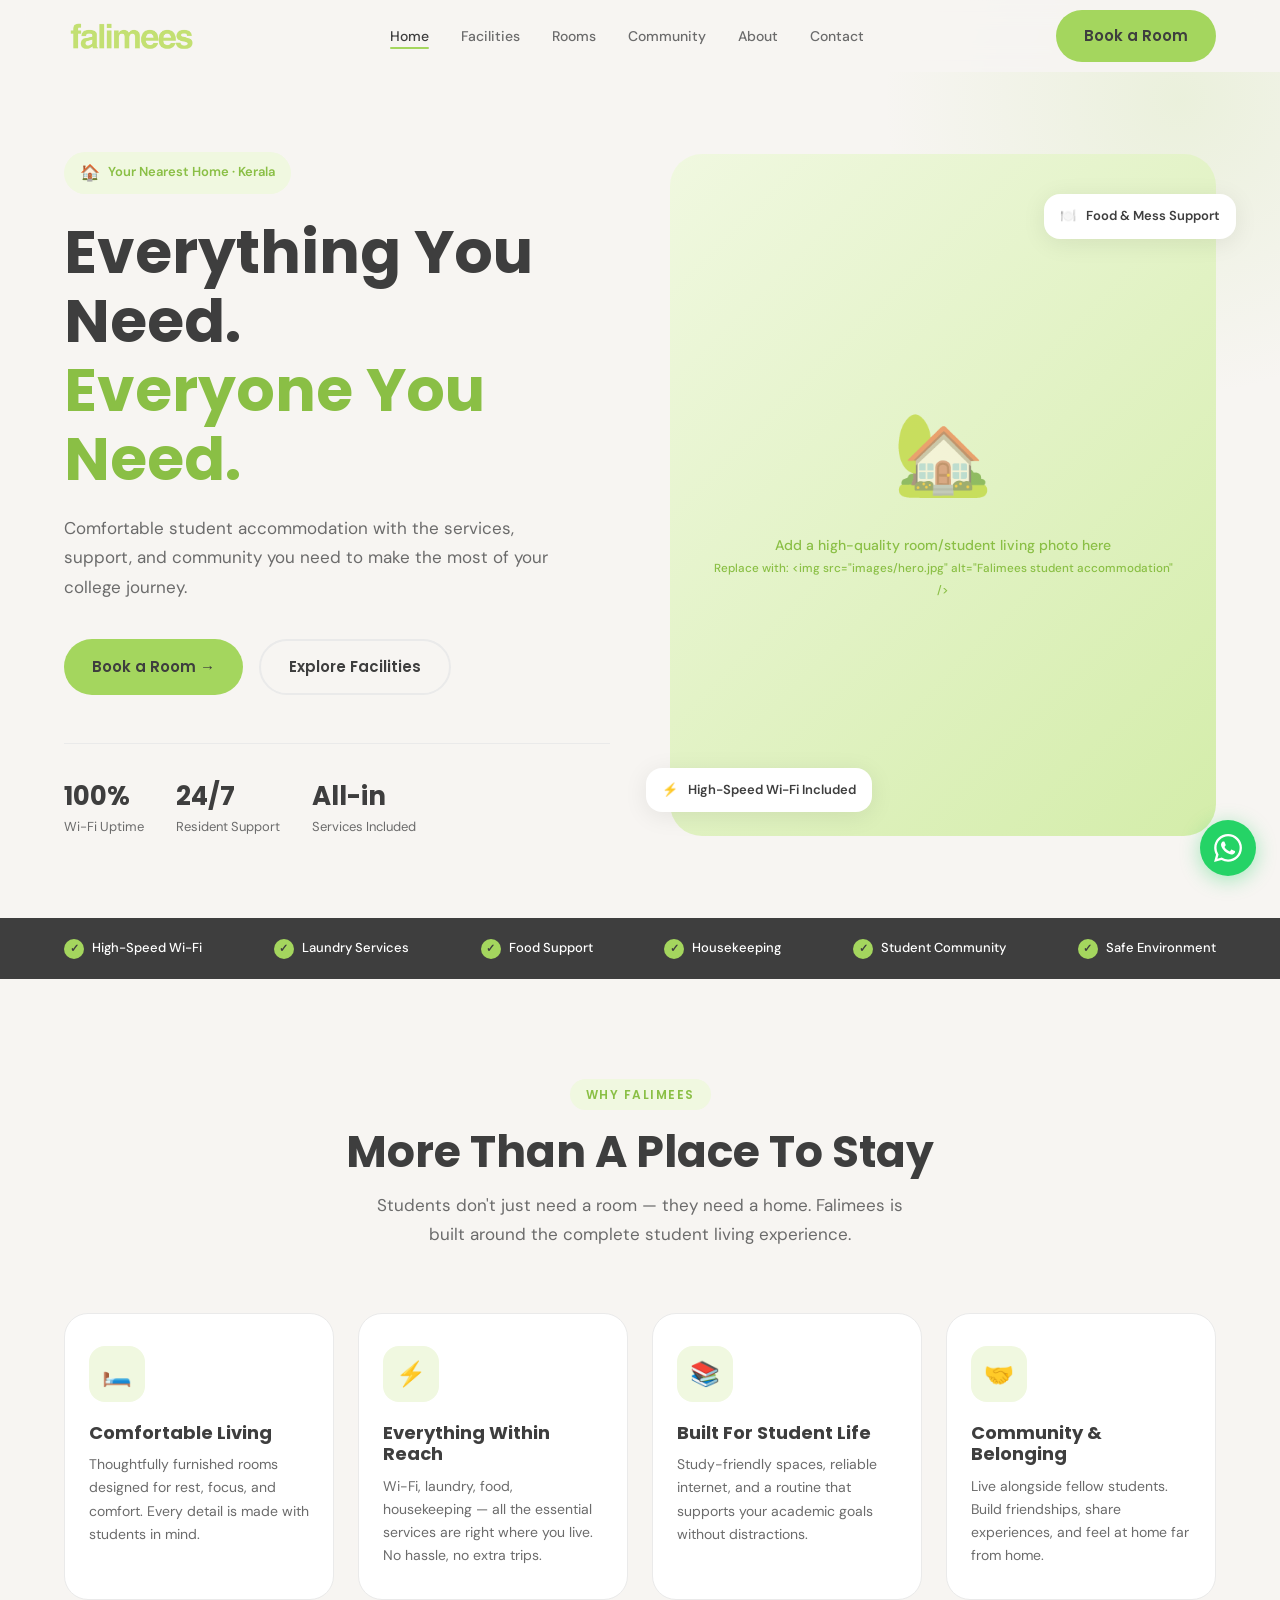
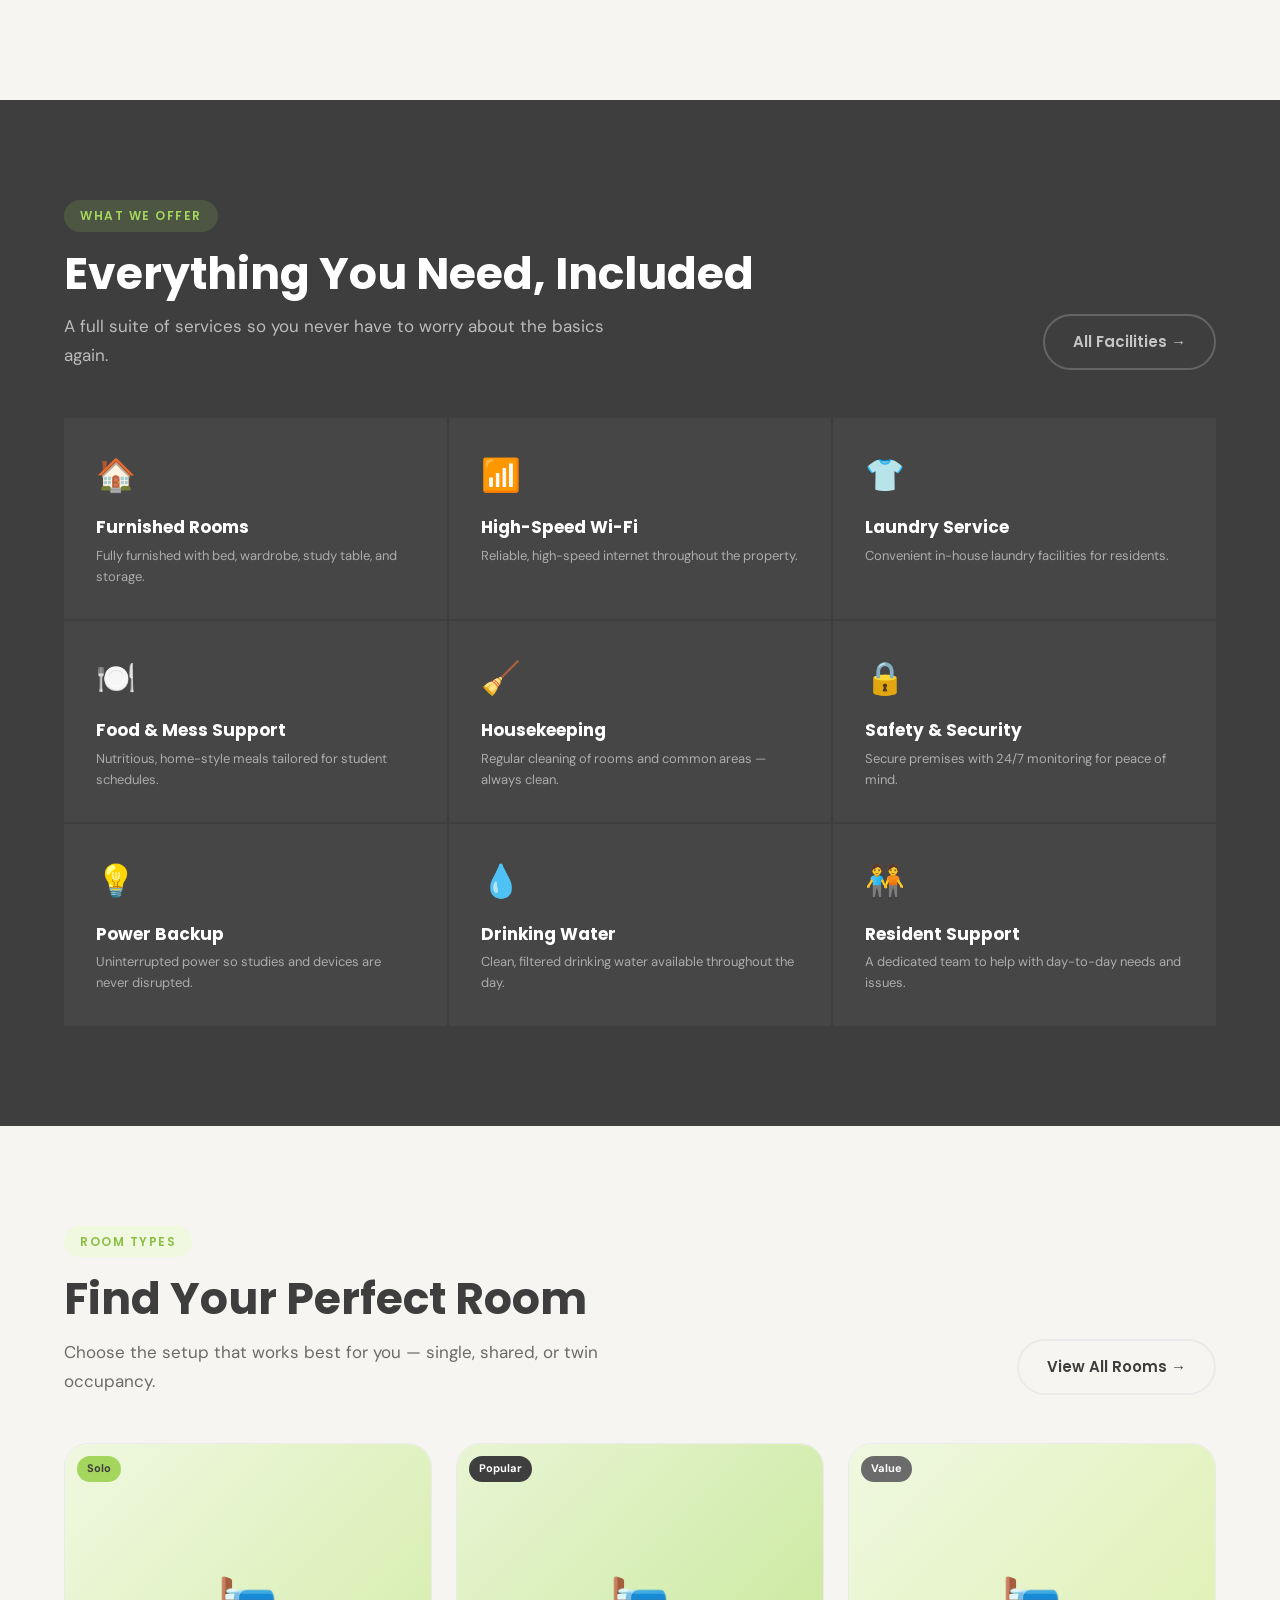
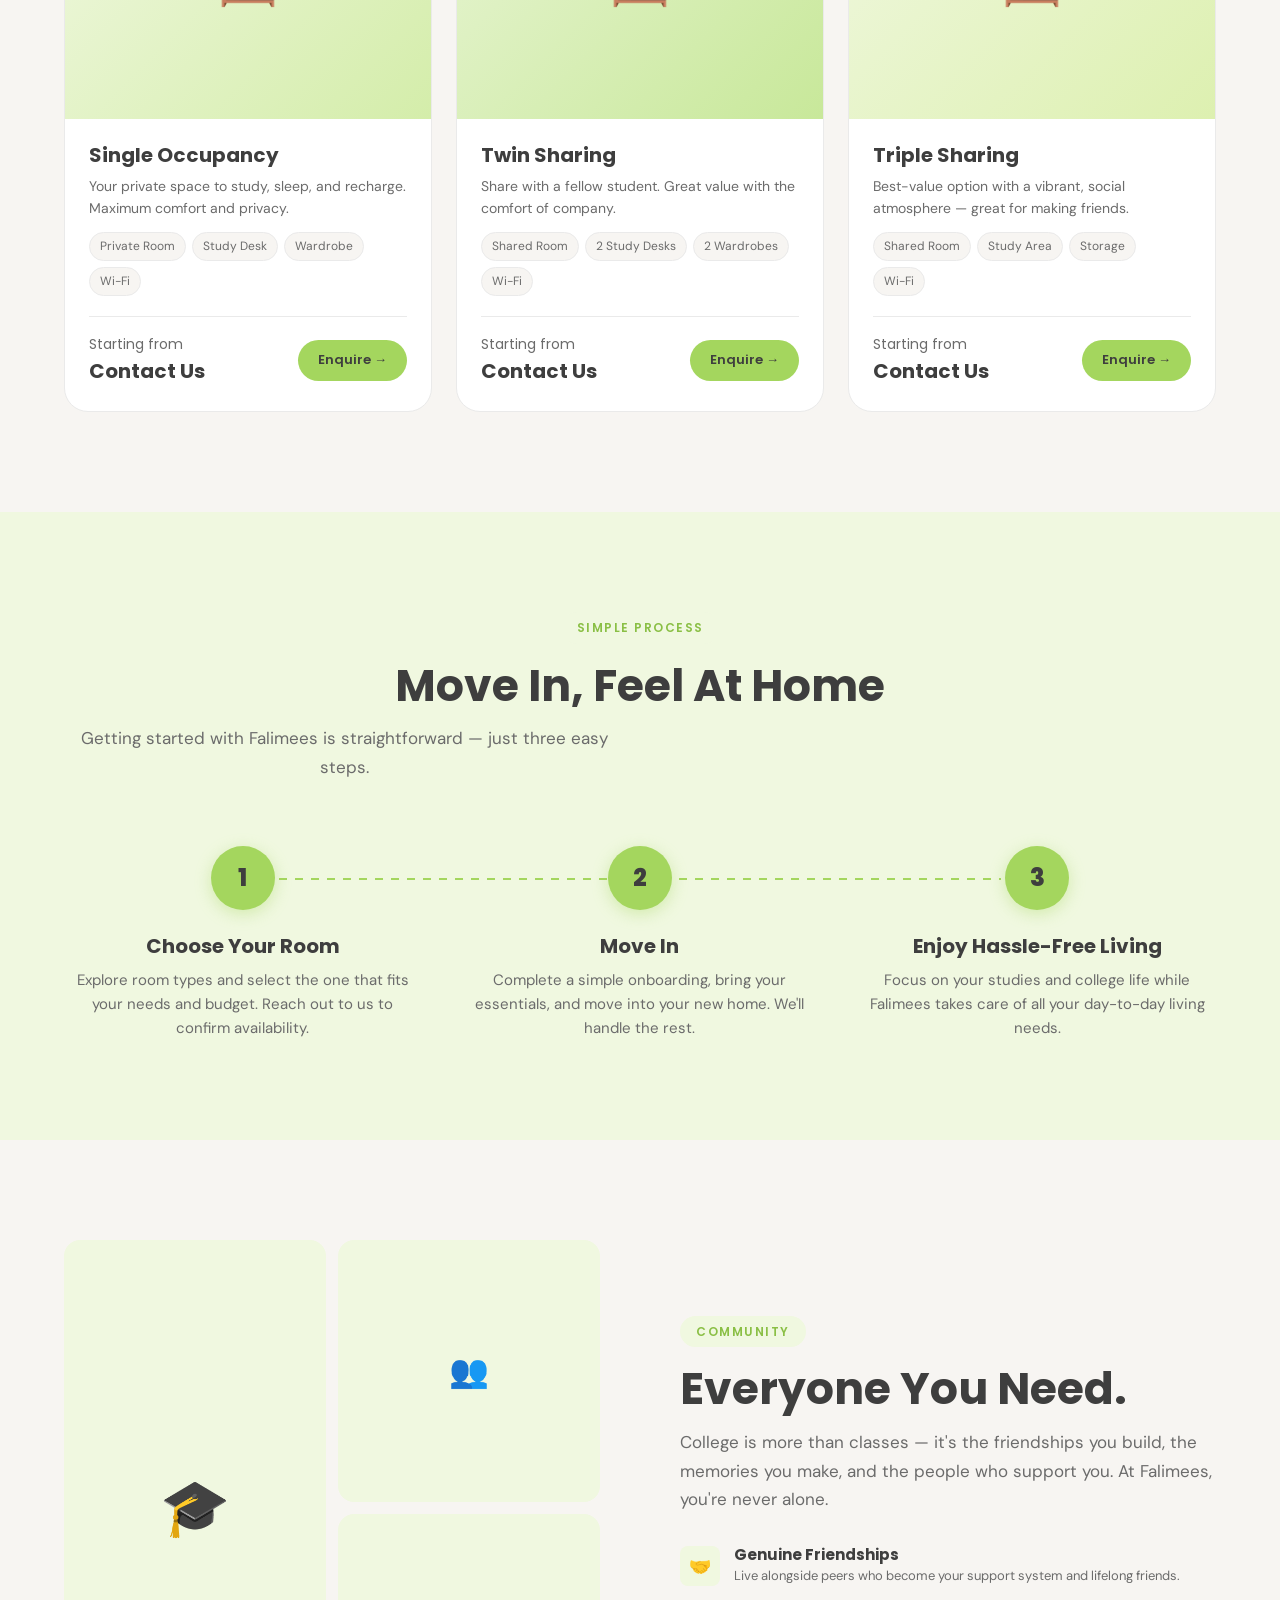
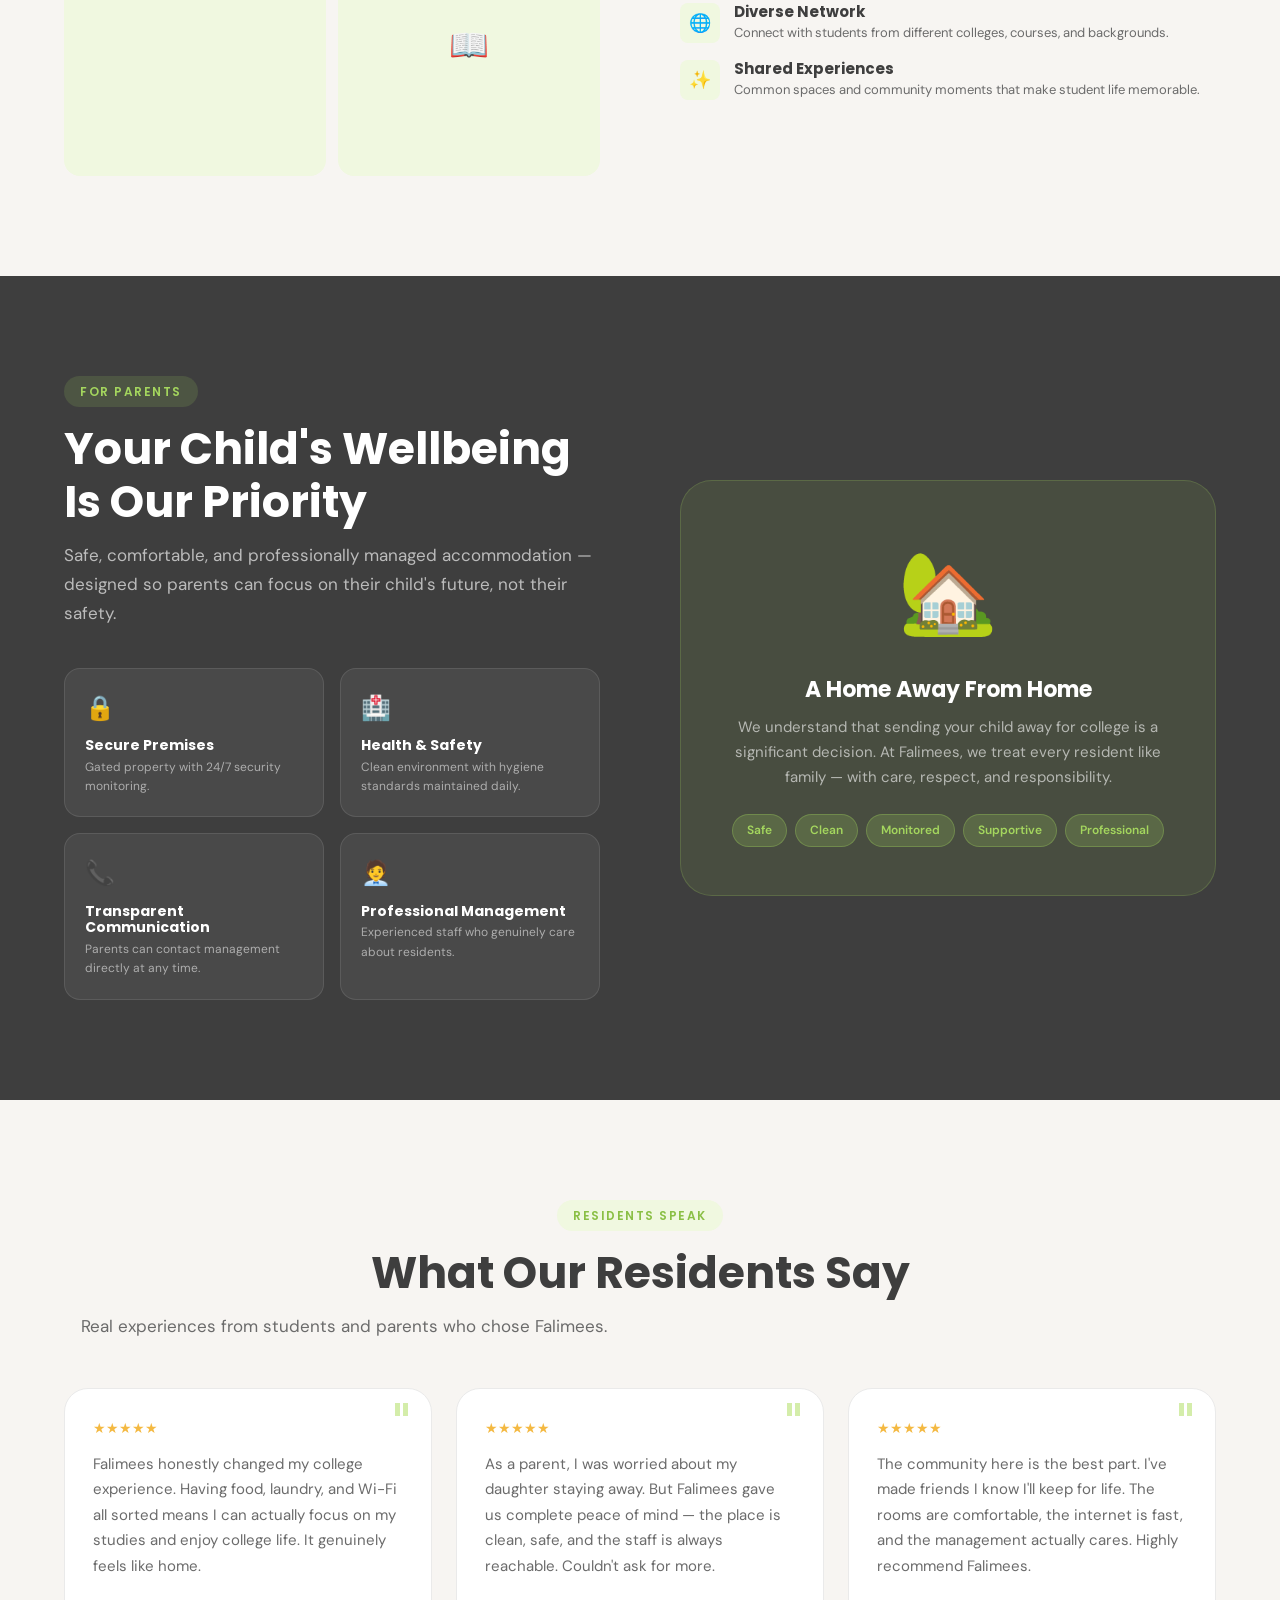
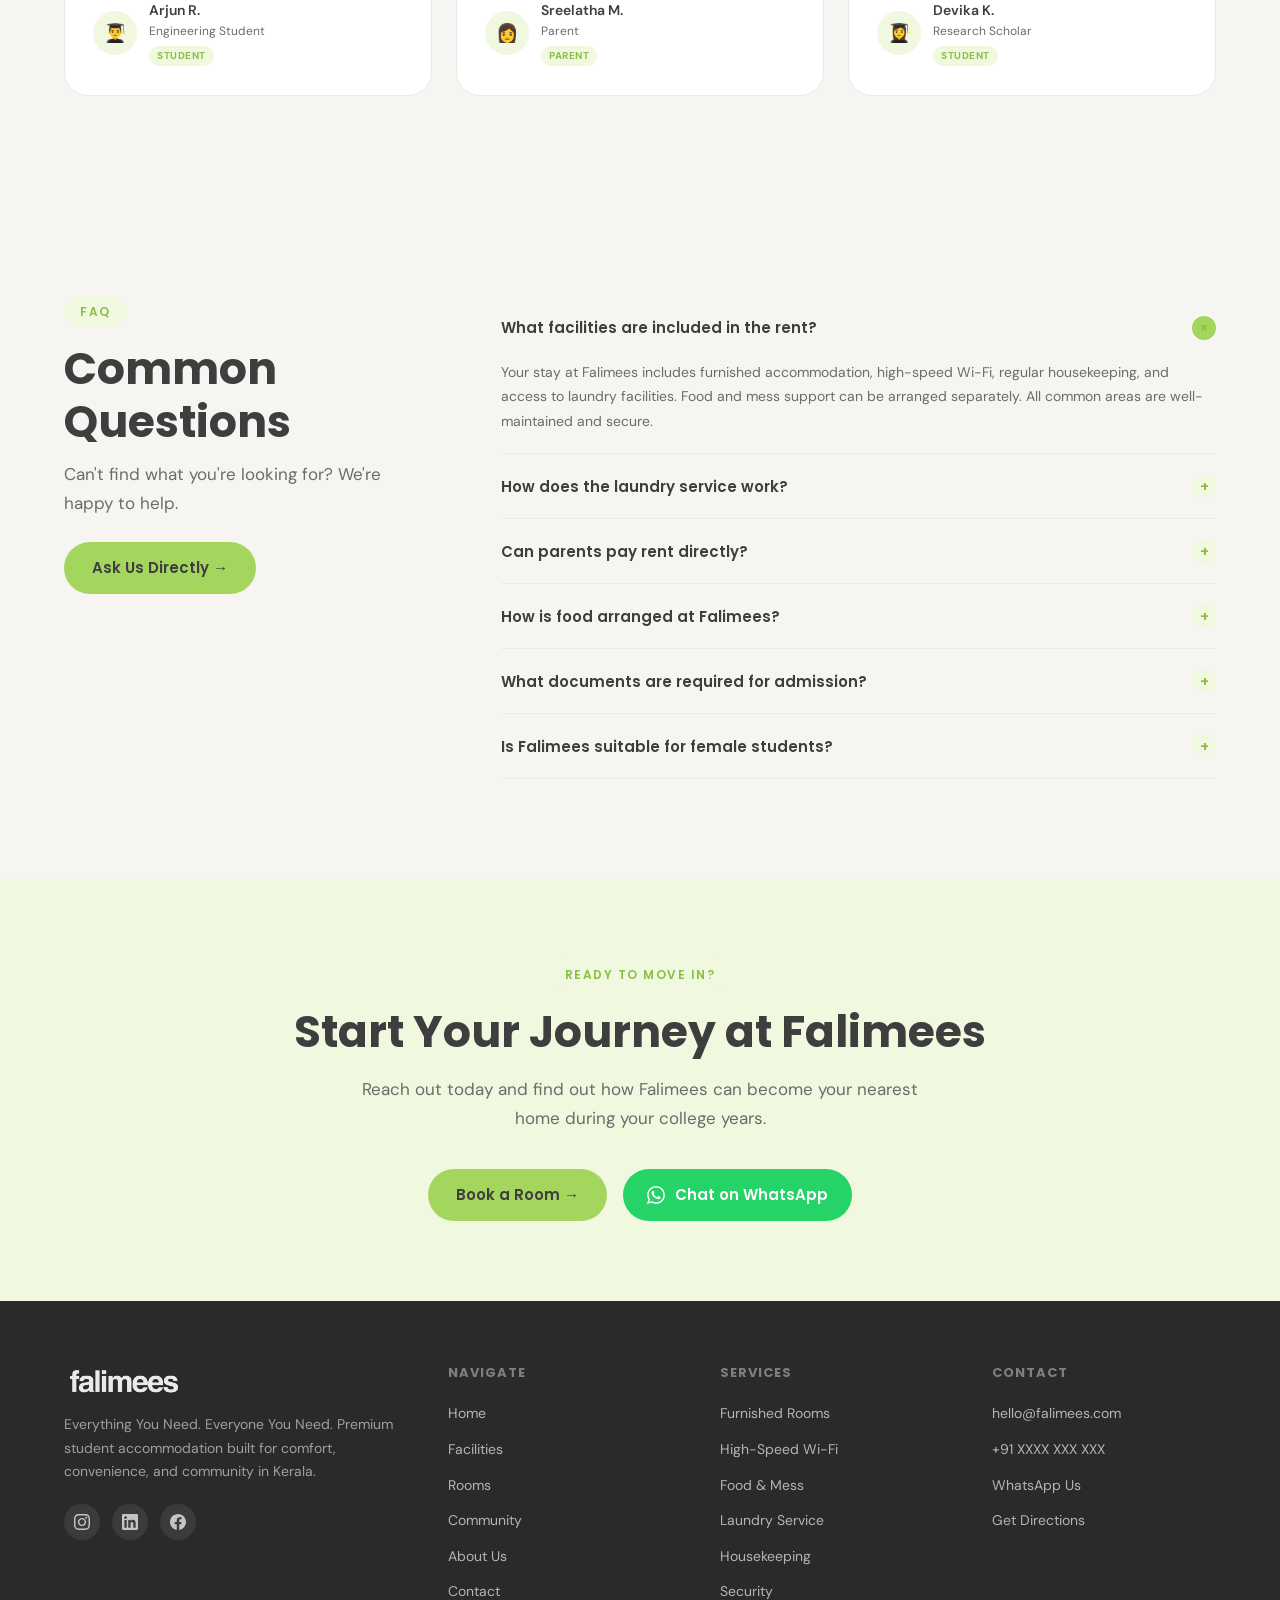
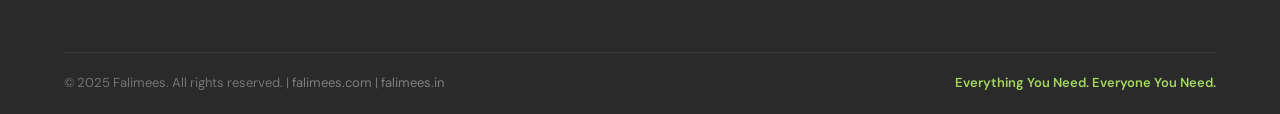
==== index.html @ 64adb325 "Initial website" ====
<!DOCTYPE html>
<html lang="en">
<head>
  <meta charset="UTF-8" />
  <meta name="viewport" content="width=device-width, initial-scale=1.0" />
  <meta name="description" content="Falimees — Premium student accommodation in Kerala. Comfortable rooms, high-speed Wi-Fi, food support, laundry, and a thriving student community. Your Nearest Home." />
  <meta name="keywords" content="student accommodation Kerala, hostel Kerala, student living, college hostel, falimees, student rooms Kerala" />
  <meta property="og:title" content="Falimees — Everything You Need. Everyone You Need." />
  <meta property="og:description" content="Premium student accommodation with comfort, community, and convenience. Your Nearest Home in Kerala." />
  <meta property="og:image" content="images/logo.png" />
  <meta property="og:url" content="https://falimees.com" />
  <meta name="twitter:card" content="summary_large_image" />
  <title>Falimees — Your Nearest Home | Student Accommodation Kerala</title>
  <link rel="icon" type="image/png" href="images/icon.png" />
  <link rel="apple-touch-icon" href="images/icon.png" />
  <link rel="canonical" href="https://falimees.com" />
  <link rel="stylesheet" href="css/style.css" />
  <link rel="preconnect" href="https://fonts.googleapis.com" />
  <link rel="preconnect" href="https://fonts.gstatic.com" crossorigin />
  <link href="https://fonts.googleapis.com/css2?family=Poppins:wght@300;400;500;600;700;800&family=DM+Sans:ital,wght@0,300;0,400;0,500;0,600;1,400&display=swap" rel="stylesheet" />
</head>
<body>

<!-- ===== NAVBAR ===== -->
<nav class="navbar" id="navbar" aria-label="Main navigation">
  <div class="container">
    <div class="nav-inner">
      <a href="index.html" class="nav-logo" aria-label="Falimees home">
        <img src="images/logo.png" alt="Falimees" class="logo-img" />
      </a>
      <ul class="nav-links" role="list">
        <li><a href="index.html" class="active">Home</a></li>
        <li><a href="facilities.html">Facilities</a></li>
        <li><a href="rooms.html">Rooms</a></li>
        <li><a href="community.html">Community</a></li>
        <li><a href="about.html">About</a></li>
        <li><a href="contact.html">Contact</a></li>
      </ul>
      <div class="nav-cta">
        <a href="contact.html" class="btn-primary">Book a Room</a>
        <button class="hamburger" id="hamburger" aria-label="Open menu" aria-expanded="false">
          <span></span><span></span><span></span>
        </button>
      </div>
    </div>
  </div>
</nav>

<!-- Mobile Menu -->
<div class="mobile-menu" id="mobileMenu" role="navigation" aria-label="Mobile navigation">
  <a href="index.html">Home</a>
  <a href="facilities.html">Facilities</a>
  <a href="rooms.html">Rooms</a>
  <a href="community.html">Community</a>
  <a href="about.html">About</a>
  <a href="contact.html">Contact</a>
  <a href="contact.html" style="margin-top: 8px; background: var(--brand-green); padding: 12px 24px; border-radius: 50px; text-align: center; font-weight: 600; color: var(--text);">Book a Room</a>
</div>

<!-- ===== HERO ===== -->
<section class="hero" aria-labelledby="hero-title">
  <div class="container">
    <div class="hero-inner">
      <div class="hero-content">
        <div class="hero-badge">
          <span>🏠</span> Your Nearest Home · Kerala
        </div>
        <h1 class="hero-title" id="hero-title">
          Everything You Need.<br><em>Everyone You Need.</em>
        </h1>
        <p class="hero-sub">
          Comfortable student accommodation with the services, support, and community you need to make the most of your college journey.
        </p>
        <div class="hero-actions">
          <a href="contact.html" class="btn-primary">Book a Room →</a>
          <a href="facilities.html" class="btn-secondary">Explore Facilities</a>
        </div>
        <div class="hero-stats">
          <div>
            <div class="hero-stat-num">100%</div>
            <div class="hero-stat-label">Wi-Fi Uptime</div>
          </div>
          <div>
            <div class="hero-stat-num">24/7</div>
            <div class="hero-stat-label">Resident Support</div>
          </div>
          <div>
            <div class="hero-stat-num">All-in</div>
            <div class="hero-stat-label">Services Included</div>
          </div>
        </div>
      </div>

      <div class="hero-visual">
        <div class="hero-image-wrap">
          <div class="hero-image-placeholder">
            <div class="big-icon">🏡</div>
            <p>Add a high-quality room/student living photo here<br><small>Replace with: &lt;img src="images/hero.jpg" alt="Falimees student accommodation" /&gt;</small></p>
          </div>
        </div>
        <div class="floating-card" style="bottom: 24px; left: -24px;">
          <span>⚡</span> High-Speed Wi-Fi Included
        </div>
        <div class="floating-card" style="top: 40px; right: -20px;">
          <span>🍽️</span> Food & Mess Support
        </div>
      </div>
    </div>
  </div>
</section>

<!-- ===== TRUST BAR ===== -->
<div class="trust-bar" aria-label="Key facilities">
  <div class="container">
    <div class="trust-inner">
      <div class="trust-item">
        <div class="ti-icon">✓</div>
        High-Speed Wi-Fi
      </div>
      <div class="trust-item">
        <div class="ti-icon">✓</div>
        Laundry Services
      </div>
      <div class="trust-item">
        <div class="ti-icon">✓</div>
        Food Support
      </div>
      <div class="trust-item">
        <div class="ti-icon">✓</div>
        Housekeeping
      </div>
      <div class="trust-item">
        <div class="ti-icon">✓</div>
        Student Community
      </div>
      <div class="trust-item">
        <div class="ti-icon">✓</div>
        Safe Environment
      </div>
    </div>
  </div>
</div>

<!-- ===== WHY FALIMEES ===== -->
<section class="why-section" aria-labelledby="why-title">
  <div class="container">
    <div class="why-header fade-up">
      <div class="section-tag">Why Falimees</div>
      <h2 class="section-title" id="why-title">More Than A Place To Stay</h2>
      <p class="section-sub">Students don't just need a room — they need a home. Falimees is built around the complete student living experience.</p>
    </div>
    <div class="why-grid">
      <div class="why-card fade-up">
        <div class="why-icon">🛏️</div>
        <h3>Comfortable Living</h3>
        <p>Thoughtfully furnished rooms designed for rest, focus, and comfort. Every detail is made with students in mind.</p>
      </div>
      <div class="why-card fade-up" style="transition-delay: 0.1s">
        <div class="why-icon">⚡</div>
        <h3>Everything Within Reach</h3>
        <p>Wi-Fi, laundry, food, housekeeping — all the essential services are right where you live. No hassle, no extra trips.</p>
      </div>
      <div class="why-card fade-up" style="transition-delay: 0.2s">
        <div class="why-icon">📚</div>
        <h3>Built For Student Life</h3>
        <p>Study-friendly spaces, reliable internet, and a routine that supports your academic goals without distractions.</p>
      </div>
      <div class="why-card fade-up" style="transition-delay: 0.3s">
        <div class="why-icon">🤝</div>
        <h3>Community & Belonging</h3>
        <p>Live alongside fellow students. Build friendships, share experiences, and feel at home far from home.</p>
      </div>
    </div>
  </div>
</section>

<!-- ===== FACILITIES OVERVIEW ===== -->
<section class="facilities-section" aria-labelledby="facilities-title">
  <div class="container">
    <div class="facilities-header">
      <div>
        <div class="section-tag">What We Offer</div>
        <h2 class="section-title" id="facilities-title">Everything You Need, Included</h2>
        <p class="section-sub">A full suite of services so you never have to worry about the basics again.</p>
      </div>
      <a href="facilities.html" class="btn-secondary" style="color: rgba(255,255,255,0.7); border-color: rgba(255,255,255,0.2); white-space: nowrap;">All Facilities →</a>
    </div>
    <div class="facilities-grid fade-up">
      <div class="facility-card">
        <div class="fc-icon">🏠</div>
        <h3>Furnished Rooms</h3>
        <p>Fully furnished with bed, wardrobe, study table, and storage.</p>
      </div>
      <div class="facility-card">
        <div class="fc-icon">📶</div>
        <h3>High-Speed Wi-Fi</h3>
        <p>Reliable, high-speed internet throughout the property.</p>
      </div>
      <div class="facility-card">
        <div class="fc-icon">👕</div>
        <h3>Laundry Service</h3>
        <p>Convenient in-house laundry facilities for residents.</p>
      </div>
      <div class="facility-card">
        <div class="fc-icon">🍽️</div>
        <h3>Food & Mess Support</h3>
        <p>Nutritious, home-style meals tailored for student schedules.</p>
      </div>
      <div class="facility-card">
        <div class="fc-icon">🧹</div>
        <h3>Housekeeping</h3>
        <p>Regular cleaning of rooms and common areas — always clean.</p>
      </div>
      <div class="facility-card">
        <div class="fc-icon">🔒</div>
        <h3>Safety & Security</h3>
        <p>Secure premises with 24/7 monitoring for peace of mind.</p>
      </div>
      <div class="facility-card">
        <div class="fc-icon">💡</div>
        <h3>Power Backup</h3>
        <p>Uninterrupted power so studies and devices are never disrupted.</p>
      </div>
      <div class="facility-card">
        <div class="fc-icon">💧</div>
        <h3>Drinking Water</h3>
        <p>Clean, filtered drinking water available throughout the day.</p>
      </div>
      <div class="facility-card">
        <div class="fc-icon">🧑‍🤝‍🧑</div>
        <h3>Resident Support</h3>
        <p>A dedicated team to help with day-to-day needs and issues.</p>
      </div>
    </div>
  </div>
</section>

<!-- ===== ROOM SHOWCASE ===== -->
<section class="rooms-section" aria-labelledby="rooms-title">
  <div class="container">
    <div class="rooms-header fade-up" style="display:flex; justify-content:space-between; align-items:flex-end; flex-wrap:wrap; gap:16px;">
      <div>
        <div class="section-tag">Room Types</div>
        <h2 class="section-title" id="rooms-title">Find Your Perfect Room</h2>
        <p class="section-sub">Choose the setup that works best for you — single, shared, or twin occupancy.</p>
      </div>
      <a href="rooms.html" class="btn-secondary">View All Rooms →</a>
    </div>
    <div class="rooms-grid">
      <div class="room-card fade-up">
        <div class="room-img">
          <div class="room-badge">Solo</div>
          <span>🛏️</span>
        </div>
        <div class="room-body">
          <h3>Single Occupancy</h3>
          <p style="font-size:14px; color:var(--text-secondary);">Your private space to study, sleep, and recharge. Maximum comfort and privacy.</p>
          <div class="room-amenities">
            <span class="room-tag">Private Room</span>
            <span class="room-tag">Study Desk</span>
            <span class="room-tag">Wardrobe</span>
            <span class="room-tag">Wi-Fi</span>
          </div>
          <div class="room-footer">
            <div class="room-price">
              <span>Starting from</span>
              <strong>Contact Us</strong>
            </div>
            <a href="contact.html" class="btn-primary" style="font-size:13px; padding: 10px 20px;">Enquire →</a>
          </div>
        </div>
      </div>

      <div class="room-card fade-up" style="transition-delay:0.1s">
        <div class="room-img" style="background: linear-gradient(135deg, #e8f5d4, #c8e89a);">
          <div class="room-badge" style="background:var(--text); color:white;">Popular</div>
          <span>🛏️</span>
        </div>
        <div class="room-body">
          <h3>Twin Sharing</h3>
          <p style="font-size:14px; color:var(--text-secondary);">Share with a fellow student. Great value with the comfort of company.</p>
          <div class="room-amenities">
            <span class="room-tag">Shared Room</span>
            <span class="room-tag">2 Study Desks</span>
            <span class="room-tag">2 Wardrobes</span>
            <span class="room-tag">Wi-Fi</span>
          </div>
          <div class="room-footer">
            <div class="room-price">
              <span>Starting from</span>
              <strong>Contact Us</strong>
            </div>
            <a href="contact.html" class="btn-primary" style="font-size:13px; padding: 10px 20px;">Enquire →</a>
          </div>
        </div>
      </div>

      <div class="room-card fade-up" style="transition-delay:0.2s">
        <div class="room-img" style="background: linear-gradient(135deg, #f0f8e0, #ddf0b0);">
          <div class="room-badge" style="background:#6B6B6B; color:white;">Value</div>
          <span>🛏️</span>
        </div>
        <div class="room-body">
          <h3>Triple Sharing</h3>
          <p style="font-size:14px; color:var(--text-secondary);">Best-value option with a vibrant, social atmosphere — great for making friends.</p>
          <div class="room-amenities">
            <span class="room-tag">Shared Room</span>
            <span class="room-tag">Study Area</span>
            <span class="room-tag">Storage</span>
            <span class="room-tag">Wi-Fi</span>
          </div>
          <div class="room-footer">
            <div class="room-price">
              <span>Starting from</span>
              <strong>Contact Us</strong>
            </div>
            <a href="contact.html" class="btn-primary" style="font-size:13px; padding: 10px 20px;">Enquire →</a>
          </div>
        </div>
      </div>
    </div>
  </div>
</section>

<!-- ===== HOW IT WORKS ===== -->
<section class="how-section" aria-labelledby="how-title">
  <div class="container">
    <div class="how-header fade-up">
      <div class="section-tag">Simple Process</div>
      <h2 class="section-title" id="how-title">Move In, Feel At Home</h2>
      <p class="section-sub">Getting started with Falimees is straightforward — just three easy steps.</p>
    </div>
    <div class="how-steps">
      <div class="how-step fade-up">
        <div class="step-num">1</div>
        <h3>Choose Your Room</h3>
        <p>Explore room types and select the one that fits your needs and budget. Reach out to us to confirm availability.</p>
      </div>
      <div class="how-step fade-up" style="transition-delay:0.15s">
        <div class="step-num">2</div>
        <h3>Move In</h3>
        <p>Complete a simple onboarding, bring your essentials, and move into your new home. We'll handle the rest.</p>
      </div>
      <div class="how-step fade-up" style="transition-delay:0.3s">
        <div class="step-num">3</div>
        <h3>Enjoy Hassle-Free Living</h3>
        <p>Focus on your studies and college life while Falimees takes care of all your day-to-day living needs.</p>
      </div>
    </div>
  </div>
</section>

<!-- ===== COMMUNITY ===== -->
<section class="community-section" aria-labelledby="community-title">
  <div class="container">
    <div class="community-inner">
      <div class="community-visual fade-up">
        <div class="comm-img" style="font-size:56px;">🎓</div>
        <div class="comm-img">👥</div>
        <div class="comm-img">📖</div>
      </div>
      <div class="community-content fade-up">
        <div class="section-tag">Community</div>
        <h2 class="section-title" id="community-title">Everyone You Need.</h2>
        <p class="section-sub">College is more than classes — it's the friendships you build, the memories you make, and the people who support you. At Falimees, you're never alone.</p>
        <div class="community-features">
          <div class="comm-feat">
            <div class="comm-feat-icon">🤝</div>
            <div>
              <h4>Genuine Friendships</h4>
              <p>Live alongside peers who become your support system and lifelong friends.</p>
            </div>
          </div>
          <div class="comm-feat">
            <div class="comm-feat-icon">🌐</div>
            <div>
              <h4>Diverse Network</h4>
              <p>Connect with students from different colleges, courses, and backgrounds.</p>
            </div>
          </div>
          <div class="comm-feat">
            <div class="comm-feat-icon">✨</div>
            <div>
              <h4>Shared Experiences</h4>
              <p>Common spaces and community moments that make student life memorable.</p>
            </div>
          </div>
        </div>
      </div>
    </div>
  </div>
</section>

<!-- ===== PARENT TRUST ===== -->
<section class="parent-section" aria-labelledby="parent-title">
  <div class="container">
    <div class="parent-inner">
      <div class="parent-content fade-up">
        <div class="section-tag">For Parents</div>
        <h2 class="section-title" id="parent-title">Your Child's Wellbeing Is Our Priority</h2>
        <p class="section-sub">Safe, comfortable, and professionally managed accommodation — designed so parents can focus on their child's future, not their safety.</p>
        <div class="parent-features">
          <div class="parent-feat">
            <div class="pf-icon">🔒</div>
            <h4>Secure Premises</h4>
            <p>Gated property with 24/7 security monitoring.</p>
          </div>
          <div class="parent-feat">
            <div class="pf-icon">🏥</div>
            <h4>Health & Safety</h4>
            <p>Clean environment with hygiene standards maintained daily.</p>
          </div>
          <div class="parent-feat">
            <div class="pf-icon">📞</div>
            <h4>Transparent Communication</h4>
            <p>Parents can contact management directly at any time.</p>
          </div>
          <div class="parent-feat">
            <div class="pf-icon">🧑‍💼</div>
            <h4>Professional Management</h4>
            <p>Experienced staff who genuinely care about residents.</p>
          </div>
        </div>
      </div>
      <div class="parent-visual fade-up">
        <div class="pv-icon">🏡</div>
        <h3>A Home Away From Home</h3>
        <p>We understand that sending your child away for college is a significant decision. At Falimees, we treat every resident like family — with care, respect, and responsibility.</p>
        <div class="trust-badges">
          <span class="trust-badge">Safe</span>
          <span class="trust-badge">Clean</span>
          <span class="trust-badge">Monitored</span>
          <span class="trust-badge">Supportive</span>
          <span class="trust-badge">Professional</span>
        </div>
      </div>
    </div>
  </div>
</section>

<!-- ===== TESTIMONIALS ===== -->
<section class="testimonials-section" aria-labelledby="testi-title">
  <div class="container">
    <div class="testimonials-header fade-up">
      <div class="section-tag">Residents Speak</div>
      <h2 class="section-title" id="testi-title">What Our Residents Say</h2>
      <p class="section-sub">Real experiences from students and parents who chose Falimees.</p>
    </div>
    <div class="testimonials-track">
      <div class="testi-card fade-up">
        <div class="stars">★★★★★</div>
        <p>Falimees honestly changed my college experience. Having food, laundry, and Wi-Fi all sorted means I can actually focus on my studies and enjoy college life. It genuinely feels like home.</p>
        <div class="testi-author">
          <div class="testi-avatar">👨‍🎓</div>
          <div>
            <div class="testi-name">Arjun R.</div>
            <div class="testi-role">Engineering Student</div>
            <div class="testi-type">Student</div>
          </div>
        </div>
      </div>
      <div class="testi-card fade-up" style="transition-delay:0.1s">
        <div class="stars">★★★★★</div>
        <p>As a parent, I was worried about my daughter staying away. But Falimees gave us complete peace of mind — the place is clean, safe, and the staff is always reachable. Couldn't ask for more.</p>
        <div class="testi-author">
          <div class="testi-avatar">👩</div>
          <div>
            <div class="testi-name">Sreelatha M.</div>
            <div class="testi-role">Parent</div>
            <div class="testi-type">Parent</div>
          </div>
        </div>
      </div>
      <div class="testi-card fade-up" style="transition-delay:0.2s">
        <div class="stars">★★★★★</div>
        <p>The community here is the best part. I've made friends I know I'll keep for life. The rooms are comfortable, the internet is fast, and the management actually cares. Highly recommend Falimees.</p>
        <div class="testi-author">
          <div class="testi-avatar">👩‍🎓</div>
          <div>
            <div class="testi-name">Devika K.</div>
            <div class="testi-role">Research Scholar</div>
            <div class="testi-type">Student</div>
          </div>
        </div>
      </div>
    </div>
  </div>
</section>

<!-- ===== FAQ ===== -->
<section class="faq-section" aria-labelledby="faq-title">
  <div class="container">
    <div class="faq-inner">
      <div class="faq-left fade-up">
        <div class="section-tag">FAQ</div>
        <h2 class="section-title" id="faq-title">Common Questions</h2>
        <p class="section-sub" style="margin-bottom:24px;">Can't find what you're looking for? We're happy to help.</p>
        <a href="contact.html" class="btn-primary">Ask Us Directly →</a>
      </div>
      <div class="faq-items fade-up">
        <div class="faq-item open">
          <button class="faq-q">
            What facilities are included in the rent?
            <span class="faq-toggle">+</span>
          </button>
          <div class="faq-a">
            Your stay at Falimees includes furnished accommodation, high-speed Wi-Fi, regular housekeeping, and access to laundry facilities. Food and mess support can be arranged separately. All common areas are well-maintained and secure.
          </div>
        </div>
        <div class="faq-item">
          <button class="faq-q">
            How does the laundry service work?
            <span class="faq-toggle">+</span>
          </button>
          <div class="faq-a">
            Residents have access to in-house laundry facilities. The setup is convenient and located within the premises so you don't have to go elsewhere. Contact us for current details on schedule and service.
          </div>
        </div>
        <div class="faq-item">
          <button class="faq-q">
            Can parents pay rent directly?
            <span class="faq-toggle">+</span>
          </button>
          <div class="faq-a">
            Yes, absolutely. We accommodate payments from parents directly through bank transfer, UPI, or other digital payment methods. We can also provide payment receipts and regular updates to parents on request.
          </div>
        </div>
        <div class="faq-item">
          <button class="faq-q">
            How is food arranged at Falimees?
            <span class="faq-toggle">+</span>
          </button>
          <div class="faq-a">
            We provide mess/food support for residents. Meals are homestyle and nutritious, designed for student schedules. Please contact us for the current meal plan options and pricing.
          </div>
        </div>
        <div class="faq-item">
          <button class="faq-q">
            What documents are required for admission?
            <span class="faq-toggle">+</span>
          </button>
          <div class="faq-a">
            Typically you'll need a valid college ID or admission letter, government-issued photo ID (Aadhaar), and a passport-sized photograph. Parent/guardian contact details are also required. We'll walk you through the full checklist when you enquire.
          </div>
        </div>
        <div class="faq-item">
          <button class="faq-q">
            Is Falimees suitable for female students?
            <span class="faq-toggle">+</span>
          </button>
          <div class="faq-a">
            Yes. Safety and comfort are our top priorities for all residents. The premises are secure, monitored, and professionally managed. Please contact us to discuss specific arrangements and availability.
          </div>
        </div>
      </div>
    </div>
  </div>
</section>

<!-- ===== CONTACT CTA ===== -->
<section style="padding: 80px 0; background: var(--brand-green-pale);" aria-label="Call to action">
  <div class="container" style="text-align: center;">
    <div class="fade-up">
      <div class="section-tag">Ready to Move In?</div>
      <h2 class="section-title" style="margin-bottom: 16px;">Start Your Journey at Falimees</h2>
      <p class="section-sub" style="margin: 0 auto 36px;">Reach out today and find out how Falimees can become your nearest home during your college years.</p>
      <div style="display: flex; gap: 16px; justify-content: center; flex-wrap: wrap;">
        <a href="contact.html" class="btn-primary">Book a Room →</a>
        <a href="https://wa.me/91XXXXXXXXXX" class="btn-whatsapp" target="_blank" rel="noopener">
          <svg viewBox="0 0 24 24" width="18" height="18" fill="currentColor"><path d="M17.472 14.382c-.297-.149-1.758-.867-2.03-.967-.273-.099-.471-.148-.67.15-.197.297-.767.966-.94 1.164-.173.199-.347.223-.644.075-.297-.15-1.255-.463-2.39-1.475-.883-.788-1.48-1.761-1.653-2.059-.173-.297-.018-.458.13-.606.134-.133.298-.347.446-.52.149-.174.198-.298.298-.497.099-.198.05-.371-.025-.52-.075-.149-.669-1.612-.916-2.207-.242-.579-.487-.5-.669-.51-.173-.008-.371-.01-.57-.01-.198 0-.52.074-.792.372-.272.297-1.04 1.016-1.04 2.479 0 1.462 1.065 2.875 1.213 3.074.149.198 2.096 3.2 5.077 4.487.709.306 1.262.489 1.694.625.712.227 1.36.195 1.871.118.571-.085 1.758-.719 2.006-1.413.248-.694.248-1.289.173-1.413-.074-.124-.272-.198-.57-.347m-5.421 7.403h-.004a9.87 9.87 0 01-5.031-1.378l-.361-.214-3.741.982.998-3.648-.235-.374a9.86 9.86 0 01-1.51-5.26c.001-5.45 4.436-9.884 9.888-9.884 2.64 0 5.122 1.03 6.988 2.898a9.825 9.825 0 012.893 6.994c-.003 5.45-4.437 9.884-9.885 9.884m8.413-18.297A11.815 11.815 0 0012.05 0C5.495 0 .16 5.335.157 11.892c0 2.096.547 4.142 1.588 5.945L.057 24l6.305-1.654a11.882 11.882 0 005.683 1.448h.005c6.554 0 11.89-5.335 11.893-11.893a11.821 11.821 0 00-3.48-8.413Z"/></svg>
          Chat on WhatsApp
        </a>
      </div>
    </div>
  </div>
</section>

<!-- ===== FOOTER ===== -->
<footer class="footer">
  <div class="container">
    <div class="footer-grid">
      <div class="footer-brand">
        <img src="images/logo.png" alt="Falimees" />
        <p>Everything You Need. Everyone You Need. Premium student accommodation built for comfort, convenience, and community in Kerala.</p>
        <div class="social-links">
          <a href="https://www.instagram.com/falimees/" class="social-link" target="_blank" rel="noopener" aria-label="Instagram">
            <svg viewBox="0 0 24 24" width="16" height="16" fill="currentColor"><path d="M12 2.163c3.204 0 3.584.012 4.85.07 3.252.148 4.771 1.691 4.919 4.919.058 1.265.069 1.645.069 4.849 0 3.205-.012 3.584-.069 4.849-.149 3.225-1.664 4.771-4.919 4.919-1.266.058-1.644.07-4.85.07-3.204 0-3.584-.012-4.849-.07-3.26-.149-4.771-1.699-4.919-4.92-.058-1.265-.07-1.644-.07-4.849 0-3.204.013-3.583.07-4.849.149-3.227 1.664-4.771 4.919-4.919 1.266-.057 1.645-.069 4.849-.069zm0-2.163c-3.259 0-3.667.014-4.947.072-4.358.2-6.78 2.618-6.98 6.98-.059 1.281-.073 1.689-.073 4.948 0 3.259.014 3.668.072 4.948.2 4.358 2.618 6.78 6.98 6.98 1.281.058 1.689.072 4.948.072 3.259 0 3.668-.014 4.948-.072 4.354-.2 6.782-2.618 6.979-6.98.059-1.28.073-1.689.073-4.948 0-3.259-.014-3.667-.072-4.947-.196-4.354-2.617-6.78-6.979-6.98-1.281-.059-1.69-.073-4.949-.073zm0 5.838c-3.403 0-6.162 2.759-6.162 6.162s2.759 6.163 6.162 6.163 6.162-2.759 6.162-6.163c0-3.403-2.759-6.162-6.162-6.162zm0 10.162c-2.209 0-4-1.79-4-4 0-2.209 1.791-4 4-4s4 1.791 4 4c0 2.21-1.791 4-4 4zm6.406-11.845c-.796 0-1.441.645-1.441 1.44s.645 1.44 1.441 1.44c.795 0 1.439-.645 1.439-1.44s-.644-1.44-1.439-1.44z"/></svg>
          </a>
          <a href="https://www.linkedin.com/company/falimees/" class="social-link" target="_blank" rel="noopener" aria-label="LinkedIn">
            <svg viewBox="0 0 24 24" width="16" height="16" fill="currentColor"><path d="M20.447 20.452h-3.554v-5.569c0-1.328-.027-3.037-1.852-3.037-1.853 0-2.136 1.445-2.136 2.939v5.667H9.351V9h3.414v1.561h.046c.477-.9 1.637-1.85 3.37-1.85 3.601 0 4.267 2.37 4.267 5.455v6.286zM5.337 7.433c-1.144 0-2.063-.926-2.063-2.065 0-1.138.92-2.063 2.063-2.063 1.14 0 2.064.925 2.064 2.063 0 1.139-.925 2.065-2.064 2.065zm1.782 13.019H3.555V9h3.564v11.452zM22.225 0H1.771C.792 0 0 .774 0 1.729v20.542C0 23.227.792 24 1.771 24h20.451C23.2 24 24 23.227 24 22.271V1.729C24 .774 23.2 0 22.222 0h.003z"/></svg>
          </a>
          <a href="https://www.facebook.com/share/1MpvX8Ycaa/" class="social-link" target="_blank" rel="noopener" aria-label="Facebook">
            <svg viewBox="0 0 24 24" width="16" height="16" fill="currentColor"><path d="M24 12.073c0-6.627-5.373-12-12-12s-12 5.373-12 12c0 5.99 4.388 10.954 10.125 11.854v-8.385H7.078v-3.47h3.047V9.43c0-3.007 1.792-4.669 4.533-4.669 1.312 0 2.686.235 2.686.235v2.953H15.83c-1.491 0-1.956.925-1.956 1.874v2.25h3.328l-.532 3.47h-2.796v8.385C19.612 23.027 24 18.062 24 12.073z"/></svg>
          </a>
        </div>
      </div>

      <div class="footer-col">
        <h4>Navigate</h4>
        <ul>
          <li><a href="index.html">Home</a></li>
          <li><a href="facilities.html">Facilities</a></li>
          <li><a href="rooms.html">Rooms</a></li>
          <li><a href="community.html">Community</a></li>
          <li><a href="about.html">About Us</a></li>
          <li><a href="contact.html">Contact</a></li>
        </ul>
      </div>

      <div class="footer-col">
        <h4>Services</h4>
        <ul>
          <li><a href="facilities.html">Furnished Rooms</a></li>
          <li><a href="facilities.html">High-Speed Wi-Fi</a></li>
          <li><a href="facilities.html">Food & Mess</a></li>
          <li><a href="facilities.html">Laundry Service</a></li>
          <li><a href="facilities.html">Housekeeping</a></li>
          <li><a href="facilities.html">Security</a></li>
        </ul>
      </div>

      <div class="footer-col">
        <h4>Contact</h4>
        <ul>
          <li><a href="mailto:hello@falimees.com">hello@falimees.com</a></li>
          <li><a href="tel:+91XXXXXXXXXX">+91 XXXX XXX XXX</a></li>
          <li><a href="https://wa.me/91XXXXXXXXXX" target="_blank" rel="noopener">WhatsApp Us</a></li>
          <li><a href="contact.html">Get Directions</a></li>
        </ul>
      </div>
    </div>

    <div class="footer-bottom">
      <p>© 2025 Falimees. All rights reserved. | <a href="https://falimees.com" style="color:rgba(255,255,255,0.4);">falimees.com</a> | <a href="https://falimees.in" style="color:rgba(255,255,255,0.4);">falimees.in</a></p>
      <div class="footer-tagline">Everything You Need. Everyone You Need.</div>
    </div>
  </div>
</footer>

<!-- Floating WhatsApp -->
<a href="https://wa.me/91XXXXXXXXXX" class="whatsapp-float" target="_blank" rel="noopener" aria-label="Chat on WhatsApp">
  <svg viewBox="0 0 24 24" xmlns="http://www.w3.org/2000/svg">
    <path d="M17.472 14.382c-.297-.149-1.758-.867-2.03-.967-.273-.099-.471-.148-.67.15-.197.297-.767.966-.94 1.164-.173.199-.347.223-.644.075-.297-.15-1.255-.463-2.39-1.475-.883-.788-1.48-1.761-1.653-2.059-.173-.297-.018-.458.13-.606.134-.133.298-.347.446-.52.149-.174.198-.298.298-.497.099-.198.05-.371-.025-.52-.075-.149-.669-1.612-.916-2.207-.242-.579-.487-.5-.669-.51-.173-.008-.371-.01-.57-.01-.198 0-.52.074-.792.372-.272.297-1.04 1.016-1.04 2.479 0 1.462 1.065 2.875 1.213 3.074.149.198 2.096 3.2 5.077 4.487.709.306 1.262.489 1.694.625.712.227 1.36.195 1.871.118.571-.085 1.758-.719 2.006-1.413.248-.694.248-1.289.173-1.413-.074-.124-.272-.198-.57-.347m-5.421 7.403h-.004a9.87 9.87 0 01-5.031-1.378l-.361-.214-3.741.982.998-3.648-.235-.374a9.86 9.86 0 01-1.51-5.26c.001-5.45 4.436-9.884 9.888-9.884 2.64 0 5.122 1.03 6.988 2.898a9.825 9.825 0 012.893 6.994c-.003 5.45-4.437 9.884-9.885 9.884m8.413-18.297A11.815 11.815 0 0012.05 0C5.495 0 .16 5.335.157 11.892c0 2.096.547 4.142 1.588 5.945L.057 24l6.305-1.654a11.882 11.882 0 005.683 1.448h.005c6.554 0 11.89-5.335 11.893-11.893a11.821 11.821 0 00-3.48-8.413Z"/>
  </svg>
</a>

<script src="js/main.js"></script>
</body>
</html>
---- css/style.css ----
/* ===== FALIMEES DESIGN SYSTEM ===== */
@import url('https://fonts.googleapis.com/css2?family=Poppins:wght@300;400;500;600;700;800&family=DM+Sans:wght@300;400;500;600&display=swap');

:root {
  --brand-green: #A4D65E;
  --brand-green-dark: #8abf45;
  --brand-green-light: #d4edaa;
  --brand-green-pale: #f0f8e0;
  --bg: #F7F5F2;
  --white: #FFFFFF;
  --text: #3E3E3E;
  --text-secondary: #6B6B6B;
  --border: #EAEAEA;
  --card-bg: #FFFFFF;
  --success: #4CAF50;
  --radius-sm: 8px;
  --radius-md: 16px;
  --radius-lg: 24px;
  --radius-xl: 32px;
  --shadow-sm: 0 2px 8px rgba(0,0,0,0.06);
  --shadow-md: 0 4px 24px rgba(0,0,0,0.08);
  --shadow-lg: 0 8px 40px rgba(0,0,0,0.12);
  --transition: all 0.3s cubic-bezier(0.4, 0, 0.2, 1);
  --nav-height: 72px;
}

*, *::before, *::after { box-sizing: border-box; margin: 0; padding: 0; }

html { scroll-behavior: smooth; font-size: 16px; }

body {
  font-family: 'DM Sans', sans-serif;
  background: var(--bg);
  color: var(--text);
  line-height: 1.6;
  overflow-x: hidden;
}

h1, h2, h3, h4, h5 {
  font-family: 'Poppins', sans-serif;
  font-weight: 700;
  line-height: 1.2;
}

img { max-width: 100%; height: auto; display: block; }
a { text-decoration: none; color: inherit; }

/* ===== UTILITIES ===== */
.container {
  width: 100%;
  max-width: 1200px;
  margin: 0 auto;
  padding: 0 24px;
}

.section-tag {
  display: inline-block;
  background: var(--brand-green-pale);
  color: var(--brand-green-dark);
  font-family: 'Poppins', sans-serif;
  font-size: 12px;
  font-weight: 600;
  letter-spacing: 1.5px;
  text-transform: uppercase;
  padding: 6px 16px;
  border-radius: 50px;
  margin-bottom: 16px;
}

.section-title {
  font-size: clamp(28px, 4vw, 44px);
  color: var(--text);
  margin-bottom: 12px;
}

.section-sub {
  font-size: 17px;
  color: var(--text-secondary);
  max-width: 560px;
  line-height: 1.7;
}

.btn-primary {
  display: inline-flex;
  align-items: center;
  gap: 8px;
  background: var(--brand-green);
  color: var(--text);
  font-family: 'Poppins', sans-serif;
  font-weight: 600;
  font-size: 15px;
  padding: 14px 28px;
  border-radius: 50px;
  border: none;
  cursor: pointer;
  transition: var(--transition);
  text-decoration: none;
}

.btn-primary:hover {
  background: var(--brand-green-dark);
  transform: translateY(-2px);
  box-shadow: 0 8px 24px rgba(164,214,94,0.4);
}

.btn-secondary {
  display: inline-flex;
  align-items: center;
  gap: 8px;
  background: transparent;
  color: var(--text);
  font-family: 'Poppins', sans-serif;
  font-weight: 600;
  font-size: 15px;
  padding: 14px 28px;
  border-radius: 50px;
  border: 2px solid var(--border);
  cursor: pointer;
  transition: var(--transition);
  text-decoration: none;
}

.btn-secondary:hover {
  border-color: var(--brand-green);
  background: var(--brand-green-pale);
}

/* ===== NAVIGATION ===== */
.navbar {
  position: fixed;
  top: 0;
  left: 0;
  right: 0;
  z-index: 1000;
  height: var(--nav-height);
  background: rgba(247, 245, 242, 0.92);
  backdrop-filter: blur(12px);
  -webkit-backdrop-filter: blur(12px);
  border-bottom: 1px solid transparent;
  transition: var(--transition);
  display: flex !important;
  align-items: center !important;
}

.navbar.scrolled {
  border-bottom-color: var(--border);
  box-shadow: var(--shadow-sm);
}

.nav-inner {
  display: flex;
  align-items: center;
  justify-content: space-between;
  height: 100%;
}

.nav-logo {
  display: flex;
  align-items: center;
  gap: 10px;
}

.nav-logo img.logo-img {
  height: 36px;
  width: auto;
}

.nav-links {
  display: flex;
  align-items: center;
  gap: 32px;
  list-style: none;
}

.nav-links a {
  font-size: 14px;
  font-weight: 500;
  color: var(--text-secondary);
  transition: var(--transition);
  position: relative;
}

.nav-links a:hover, .nav-links a.active {
  color: var(--text);
}

.nav-links a::after {
  content: '';
  position: absolute;
  bottom: -4px;
  left: 0;
  width: 0;
  height: 2px;
  background: var(--brand-green);
  border-radius: 2px;
  transition: var(--transition);
}

.nav-links a:hover::after, .nav-links a.active::after {
  width: 100%;
}

.nav-cta {
  display: flex;
  align-items: center;
  gap: 12px;
}

.hamburger {
  display: none;
  flex-direction: column;
  gap: 5px;
  cursor: pointer;
  padding: 4px;
  border: none;
  background: none;
}

.hamburger span {
  display: block;
  width: 24px;
  height: 2px;
  background: var(--text);
  border-radius: 2px;
  transition: var(--transition);
}

/* Mobile menu */
.mobile-menu {
  display: none;
  position: fixed;
  top: var(--nav-height);
  left: 0;
  right: 0;
  background: var(--white);
  padding: 24px;
  border-bottom: 1px solid var(--border);
  box-shadow: var(--shadow-md);
  z-index: 999;
  flex-direction: column;
  gap: 4px;
}

.mobile-menu.open { display: flex; }

.mobile-menu a {
  font-size: 16px;
  font-weight: 500;
  color: var(--text);
  padding: 12px 0;
  border-bottom: 1px solid var(--border);
}

.mobile-menu a:last-child { border-bottom: none; }

/* ===== HERO ===== */
.hero {
  min-height: 100vh;
  display: flex;
  align-items: center;
  padding-top: var(--nav-height);
  position: relative;
  overflow: hidden;
}

.hero::before {
  content: '';
  position: absolute;
  top: -200px;
  right: -200px;
  width: 600px;
  height: 600px;
  background: radial-gradient(circle, rgba(164,214,94,0.15) 0%, transparent 70%);
  border-radius: 50%;
  pointer-events: none;
}

.hero-inner {
  display: grid;
  grid-template-columns: 1fr 1fr;
  gap: 60px;
  align-items: center;
  padding: 80px 0;
}

.hero-badge {
  display: inline-flex;
  align-items: center;
  gap: 8px;
  background: var(--brand-green-pale);
  color: var(--brand-green-dark);
  font-size: 13px;
  font-weight: 600;
  padding: 8px 16px;
  border-radius: 50px;
  margin-bottom: 24px;
}

.hero-badge span { font-size: 16px; }

.hero-title {
  font-size: clamp(36px, 5vw, 60px);
  color: var(--text);
  margin-bottom: 20px;
  line-height: 1.15;
}

.hero-title em {
  font-style: normal;
  color: var(--brand-green-dark);
}

.hero-sub {
  font-size: 17px;
  color: var(--text-secondary);
  line-height: 1.75;
  margin-bottom: 36px;
  max-width: 500px;
}

.hero-supporting {
  display: inline-flex;
  align-items: center;
  gap: 8px;
  font-family: 'Poppins', sans-serif;
  font-size: 13px;
  font-weight: 600;
  color: var(--brand-green-dark);
  margin-bottom: 36px;
}

.hero-actions {
  display: flex;
  gap: 16px;
  flex-wrap: wrap;
}

.hero-stats {
  display: flex;
  gap: 32px;
  margin-top: 48px;
  padding-top: 32px;
  border-top: 1px solid var(--border);
}

.hero-stat-num {
  font-family: 'Poppins', sans-serif;
  font-size: 26px;
  font-weight: 700;
  color: var(--text);
}

.hero-stat-label {
  font-size: 13px;
  color: var(--text-secondary);
}

.hero-visual {
  position: relative;
}

.hero-image-wrap {
  border-radius: var(--radius-xl);
  overflow: hidden;
  aspect-ratio: 4/5;
  background: linear-gradient(135deg, var(--brand-green-pale) 0%, var(--brand-green-light) 100%);
  display: flex;
  align-items: center;
  justify-content: center;
  position: relative;
}

.hero-image-wrap img {
  width: 100%;
  height: 100%;
  object-fit: cover;
}

.hero-image-placeholder {
  display: flex;
  flex-direction: column;
  align-items: center;
  justify-content: center;
  gap: 16px;
  padding: 40px;
  text-align: center;
}

.hero-image-placeholder .big-icon {
  font-size: 80px;
  opacity: 0.6;
}

.hero-image-placeholder p {
  font-size: 14px;
  color: var(--brand-green-dark);
  font-weight: 500;
}

.floating-card {
  position: absolute;
  background: var(--white);
  border-radius: var(--radius-md);
  padding: 12px 16px;
  box-shadow: var(--shadow-md);
  display: flex;
  align-items: center;
  gap: 10px;
  font-size: 13px;
  font-weight: 600;
  animation: float 3s ease-in-out infinite;
}

.floating-card:nth-child(2) { animation-delay: 1s; bottom: 24px; left: -24px; }
.floating-card:nth-child(3) { animation-delay: 1.5s; top: 40px; right: -20px; }

@keyframes float {
  0%, 100% { transform: translateY(0); }
  50% { transform: translateY(-8px); }
}

/* ===== TRUST BAR ===== */
.trust-bar {
  background: var(--text);
  padding: 20px 0;
}

.trust-inner {
  display: flex;
  align-items: center;
  justify-content: space-between;
  gap: 16px;
  flex-wrap: wrap;
}

.trust-item {
  display: flex;
  align-items: center;
  gap: 8px;
  color: var(--white);
  font-size: 13px;
  font-weight: 500;
  white-space: nowrap;
}

.trust-item .ti-icon {
  width: 20px;
  height: 20px;
  background: var(--brand-green);
  color: var(--text);
  border-radius: 50%;
  display: flex;
  align-items: center;
  justify-content: center;
  font-size: 11px;
  font-weight: 700;
  flex-shrink: 0;
}

/* ===== WHY FALIMEES ===== */
.why-section {
  padding: 100px 0;
}

.why-header {
  text-align: center;
  margin-bottom: 64px;
}

.why-header .section-sub { margin: 0 auto; }

.why-grid {
  display: grid;
  grid-template-columns: repeat(4, 1fr);
  gap: 24px;
}

.why-card {
  background: var(--white);
  border-radius: var(--radius-lg);
  padding: 32px 24px;
  border: 1px solid var(--border);
  transition: var(--transition);
  position: relative;
  overflow: hidden;
}

.why-card::before {
  content: '';
  position: absolute;
  top: 0;
  left: 0;
  right: 0;
  height: 3px;
  background: var(--brand-green);
  transform: scaleX(0);
  transition: var(--transition);
}

.why-card:hover {
  transform: translateY(-6px);
  box-shadow: var(--shadow-lg);
}

.why-card:hover::before { transform: scaleX(1); }

.why-icon {
  width: 56px;
  height: 56px;
  background: var(--brand-green-pale);
  border-radius: var(--radius-md);
  display: flex;
  align-items: center;
  justify-content: center;
  font-size: 24px;
  margin-bottom: 20px;
  transition: var(--transition);
}

.why-card:hover .why-icon {
  background: var(--brand-green);
  transform: scale(1.05);
}

.why-card h3 {
  font-size: 18px;
  margin-bottom: 10px;
  color: var(--text);
}

.why-card p {
  font-size: 14px;
  color: var(--text-secondary);
  line-height: 1.65;
}

/* ===== FACILITIES ===== */
.facilities-section {
  padding: 100px 0;
  background: var(--text);
}

.facilities-section .section-tag {
  background: rgba(164,214,94,0.15);
  color: var(--brand-green);
}

.facilities-section .section-title { color: var(--white); }
.facilities-section .section-sub { color: rgba(255,255,255,0.65); }

.facilities-header {
  display: flex;
  align-items: flex-end;
  justify-content: space-between;
  margin-bottom: 48px;
  gap: 24px;
  flex-wrap: wrap;
}

.facilities-grid {
  display: grid;
  grid-template-columns: repeat(3, 1fr);
  gap: 2px;
}

.facility-card {
  background: rgba(255,255,255,0.04);
  padding: 32px;
  transition: var(--transition);
  position: relative;
  overflow: hidden;
  cursor: default;
}

.facility-card::after {
  content: '';
  position: absolute;
  inset: 0;
  background: linear-gradient(135deg, rgba(164,214,94,0.12) 0%, transparent 100%);
  opacity: 0;
  transition: var(--transition);
}

.facility-card:hover {
  background: rgba(164,214,94,0.08);
}

.facility-card:hover::after { opacity: 1; }

.fc-icon {
  font-size: 32px;
  margin-bottom: 16px;
}

.facility-card h3 {
  font-size: 17px;
  color: var(--white);
  margin-bottom: 8px;
}

.facility-card p {
  font-size: 13px;
  color: rgba(255,255,255,0.55);
  line-height: 1.6;
}

/* ===== ROOMS ===== */
.rooms-section { padding: 100px 0; }

.rooms-header { margin-bottom: 48px; }

.rooms-grid {
  display: grid;
  grid-template-columns: repeat(3, 1fr);
  gap: 24px;
}

.room-card {
  background: var(--white);
  border-radius: var(--radius-lg);
  overflow: hidden;
  border: 1px solid var(--border);
  transition: var(--transition);
}

.room-card:hover {
  transform: translateY(-4px);
  box-shadow: var(--shadow-lg);
}

.room-img {
  aspect-ratio: 4/3;
  background: linear-gradient(135deg, var(--brand-green-pale), var(--brand-green-light));
  display: flex;
  align-items: center;
  justify-content: center;
  font-size: 48px;
  position: relative;
  overflow: hidden;
}

.room-img img {
  width: 100%;
  height: 100%;
  object-fit: cover;
}

.room-badge {
  position: absolute;
  top: 12px;
  left: 12px;
  background: var(--brand-green);
  color: var(--text);
  font-size: 11px;
  font-weight: 700;
  padding: 4px 10px;
  border-radius: 50px;
}

.room-body { padding: 24px; }

.room-body h3 {
  font-size: 20px;
  margin-bottom: 8px;
}

.room-amenities {
  display: flex;
  flex-wrap: wrap;
  gap: 6px;
  margin: 12px 0 20px;
}

.room-tag {
  background: var(--bg);
  color: var(--text-secondary);
  font-size: 12px;
  padding: 4px 10px;
  border-radius: 50px;
  border: 1px solid var(--border);
}

.room-footer {
  display: flex;
  align-items: center;
  justify-content: space-between;
  padding-top: 16px;
  border-top: 1px solid var(--border);
}

.room-price {
  font-family: 'Poppins', sans-serif;
  font-size: 14px;
  color: var(--text-secondary);
}

.room-price strong {
  display: block;
  font-size: 20px;
  color: var(--text);
}

/* ===== HOW IT WORKS ===== */
.how-section {
  padding: 100px 0;
  background: var(--brand-green-pale);
}

.how-header { text-align: center; margin-bottom: 64px; }

.how-steps {
  display: grid;
  grid-template-columns: repeat(3, 1fr);
  gap: 40px;
  position: relative;
}

.how-steps::before {
  content: '';
  position: absolute;
  top: 32px;
  left: calc(16.6% + 24px);
  right: calc(16.6% + 24px);
  height: 2px;
  background: repeating-linear-gradient(90deg, var(--brand-green) 0, var(--brand-green) 8px, transparent 8px, transparent 16px);
}

.how-step {
  text-align: center;
  position: relative;
}

.step-num {
  width: 64px;
  height: 64px;
  background: var(--brand-green);
  color: var(--text);
  font-family: 'Poppins', sans-serif;
  font-size: 24px;
  font-weight: 800;
  border-radius: 50%;
  display: flex;
  align-items: center;
  justify-content: center;
  margin: 0 auto 24px;
  position: relative;
  z-index: 1;
  box-shadow: 0 4px 16px rgba(164,214,94,0.4);
}

.how-step h3 { font-size: 20px; margin-bottom: 10px; }
.how-step p { font-size: 15px; color: var(--text-secondary); }

/* ===== COMMUNITY ===== */
.community-section { padding: 100px 0; }

.community-inner {
  display: grid;
  grid-template-columns: 1fr 1fr;
  gap: 80px;
  align-items: center;
}

.community-visual {
  display: grid;
  grid-template-columns: 1fr 1fr;
  grid-template-rows: 1fr 1fr;
  gap: 12px;
  aspect-ratio: 1;
}

.comm-img {
  border-radius: var(--radius-md);
  background: var(--brand-green-pale);
  display: flex;
  align-items: center;
  justify-content: center;
  font-size: 32px;
  overflow: hidden;
}

.comm-img:first-child {
  grid-row: span 2;
  font-size: 48px;
}

.comm-img img {
  width: 100%;
  height: 100%;
  object-fit: cover;
}

.community-content .section-sub { margin-bottom: 32px; }

.community-features {
  display: flex;
  flex-direction: column;
  gap: 16px;
}

.comm-feat {
  display: flex;
  gap: 14px;
  align-items: flex-start;
}

.comm-feat-icon {
  width: 40px;
  height: 40px;
  background: var(--brand-green-pale);
  border-radius: var(--radius-sm);
  display: flex;
  align-items: center;
  justify-content: center;
  font-size: 18px;
  flex-shrink: 0;
}

.comm-feat h4 { font-size: 15px; margin-bottom: 2px; }
.comm-feat p { font-size: 13px; color: var(--text-secondary); }

/* ===== PARENT TRUST ===== */
.parent-section {
  padding: 100px 0;
  background: var(--text);
}

.parent-inner {
  display: grid;
  grid-template-columns: 1fr 1fr;
  gap: 80px;
  align-items: center;
}

.parent-section .section-tag {
  background: rgba(164,214,94,0.15);
  color: var(--brand-green);
}

.parent-section .section-title { color: var(--white); }

.parent-section .section-sub { color: rgba(255,255,255,0.65); margin-bottom: 40px; }

.parent-features {
  display: grid;
  grid-template-columns: 1fr 1fr;
  gap: 16px;
}

.parent-feat {
  background: rgba(255,255,255,0.06);
  border-radius: var(--radius-md);
  padding: 20px;
  border: 1px solid rgba(255,255,255,0.1);
  transition: var(--transition);
}

.parent-feat:hover { background: rgba(164,214,94,0.1); border-color: rgba(164,214,94,0.3); }

.pf-icon { font-size: 24px; margin-bottom: 10px; }
.parent-feat h4 { font-size: 14px; color: var(--white); margin-bottom: 4px; }
.parent-feat p { font-size: 12px; color: rgba(255,255,255,0.55); }

.parent-visual {
  background: rgba(164,214,94,0.1);
  border-radius: var(--radius-xl);
  padding: 48px;
  border: 1px solid rgba(164,214,94,0.2);
  text-align: center;
}

.pv-icon { font-size: 80px; margin-bottom: 20px; }

.parent-visual h3 {
  font-size: 22px;
  color: var(--white);
  margin-bottom: 12px;
}

.parent-visual p {
  font-size: 15px;
  color: rgba(255,255,255,0.6);
  line-height: 1.65;
  margin-bottom: 24px;
}

.trust-badges {
  display: flex;
  gap: 8px;
  justify-content: center;
  flex-wrap: wrap;
}

.trust-badge {
  background: rgba(164,214,94,0.2);
  color: var(--brand-green);
  font-size: 12px;
  font-weight: 600;
  padding: 6px 14px;
  border-radius: 50px;
  border: 1px solid rgba(164,214,94,0.3);
}

/* ===== TESTIMONIALS ===== */
.testimonials-section { padding: 100px 0; }
.testimonials-header { text-align: center; margin-bottom: 48px; }

.testimonials-track {
  display: grid;
  grid-template-columns: repeat(3, 1fr);
  gap: 24px;
}

.testi-card {
  background: var(--white);
  border-radius: var(--radius-lg);
  padding: 28px;
  border: 1px solid var(--border);
  position: relative;
}

.testi-card::before {
  content: '"';
  position: absolute;
  top: 12px;
  right: 20px;
  font-size: 64px;
  color: var(--brand-green-light);
  font-family: 'Poppins', sans-serif;
  line-height: 1;
}

.stars { color: #F4B942; font-size: 14px; margin-bottom: 12px; }

.testi-card p {
  font-size: 15px;
  color: var(--text-secondary);
  line-height: 1.7;
  margin-bottom: 20px;
}

.testi-author {
  display: flex;
  align-items: center;
  gap: 12px;
}

.testi-avatar {
  width: 44px;
  height: 44px;
  border-radius: 50%;
  background: var(--brand-green-pale);
  display: flex;
  align-items: center;
  justify-content: center;
  font-size: 18px;
  flex-shrink: 0;
  overflow: hidden;
}

.testi-avatar img { width: 100%; height: 100%; object-fit: cover; }

.testi-name { font-weight: 600; font-size: 14px; }
.testi-role { font-size: 12px; color: var(--text-secondary); }

.testi-type {
  display: inline-block;
  background: var(--brand-green-pale);
  color: var(--brand-green-dark);
  font-size: 10px;
  font-weight: 700;
  letter-spacing: 0.5px;
  text-transform: uppercase;
  padding: 2px 8px;
  border-radius: 50px;
  margin-top: 2px;
}

/* ===== FAQ ===== */
.faq-section {
  padding: 100px 0;
  background: var(--bg);
}

.faq-inner {
  display: grid;
  grid-template-columns: 1fr 2fr;
  gap: 80px;
  align-items: start;
}

.faq-items {
  display: flex;
  flex-direction: column;
  gap: 0;
}

.faq-item {
  border-bottom: 1px solid var(--border);
}

.faq-q {
  width: 100%;
  background: none;
  border: none;
  text-align: left;
  padding: 20px 0;
  font-family: 'Poppins', sans-serif;
  font-size: 15px;
  font-weight: 600;
  color: var(--text);
  cursor: pointer;
  display: flex;
  align-items: center;
  justify-content: space-between;
  gap: 16px;
  transition: var(--transition);
}

.faq-q:hover { color: var(--brand-green-dark); }

.faq-toggle {
  width: 24px;
  height: 24px;
  background: var(--brand-green-pale);
  border-radius: 50%;
  display: flex;
  align-items: center;
  justify-content: center;
  font-size: 14px;
  flex-shrink: 0;
  transition: var(--transition);
  color: var(--brand-green-dark);
}

.faq-item.open .faq-toggle {
  background: var(--brand-green);
  transform: rotate(45deg);
}

.faq-a {
  font-size: 14px;
  color: var(--text-secondary);
  line-height: 1.75;
  padding-bottom: 20px;
  display: none;
}

.faq-item.open .faq-a { display: block; }

/* ===== CONTACT ===== */
.contact-section { padding: 100px 0; }

.contact-inner {
  display: grid;
  grid-template-columns: 1fr 1.5fr;
  gap: 80px;
}

.contact-info { display: flex; flex-direction: column; gap: 24px; }

.contact-method {
  display: flex;
  align-items: flex-start;
  gap: 16px;
}

.cm-icon {
  width: 48px;
  height: 48px;
  background: var(--brand-green-pale);
  border-radius: var(--radius-md);
  display: flex;
  align-items: center;
  justify-content: center;
  font-size: 20px;
  flex-shrink: 0;
}

.cm-label { font-size: 12px; color: var(--text-secondary); text-transform: uppercase; letter-spacing: 0.5px; margin-bottom: 2px; }
.cm-value { font-weight: 600; font-size: 15px; color: var(--text); }
.cm-value a { color: inherit; }

.contact-quick-btns {
  display: flex;
  flex-direction: column;
  gap: 12px;
  margin-top: 8px;
}

.btn-whatsapp {
  display: inline-flex;
  align-items: center;
  gap: 10px;
  background: #25D366;
  color: white;
  font-family: 'Poppins', sans-serif;
  font-weight: 600;
  font-size: 15px;
  padding: 14px 24px;
  border-radius: 50px;
  transition: var(--transition);
}

.btn-whatsapp:hover { background: #1da851; transform: translateY(-2px); }

.btn-call {
  display: inline-flex;
  align-items: center;
  gap: 10px;
  background: var(--bg);
  color: var(--text);
  font-family: 'Poppins', sans-serif;
  font-weight: 600;
  font-size: 15px;
  padding: 14px 24px;
  border-radius: 50px;
  border: 2px solid var(--border);
  transition: var(--transition);
}

.btn-call:hover { border-color: var(--brand-green); background: var(--brand-green-pale); }

.contact-form {
  background: var(--white);
  border-radius: var(--radius-xl);
  padding: 40px;
  border: 1px solid var(--border);
  box-shadow: var(--shadow-sm);
}

.form-row {
  display: grid;
  grid-template-columns: 1fr 1fr;
  gap: 16px;
}

.form-group {
  display: flex;
  flex-direction: column;
  gap: 6px;
  margin-bottom: 16px;
}

.form-group label {
  font-size: 13px;
  font-weight: 600;
  color: var(--text);
}

.form-group input,
.form-group select,
.form-group textarea {
  width: 100%;
  padding: 12px 16px;
  border: 2px solid var(--border);
  border-radius: var(--radius-sm);
  font-family: 'DM Sans', sans-serif;
  font-size: 14px;
  color: var(--text);
  background: var(--bg);
  transition: var(--transition);
  outline: none;
}

.form-group input:focus,
.form-group select:focus,
.form-group textarea:focus {
  border-color: var(--brand-green);
  background: var(--white);
}

.form-group textarea { resize: vertical; min-height: 100px; }

/* ===== FOOTER ===== */
.footer {
  background: #2A2A2A;
  color: var(--white);
  padding: 64px 0 0;
}

.footer-grid {
  display: grid;
  grid-template-columns: 1.5fr 1fr 1fr 1fr;
  gap: 48px;
  margin-bottom: 48px;
}

.footer-brand img { height: 32px; width: auto; margin-bottom: 16px; filter: brightness(0) invert(1); opacity: 0.9; }

.footer-brand p {
  font-size: 14px;
  color: rgba(255,255,255,0.55);
  line-height: 1.7;
  margin-bottom: 20px;
}

.social-links { display: flex; gap: 12px; }

.social-link {
  width: 36px;
  height: 36px;
  background: rgba(255,255,255,0.08);
  border-radius: 50%;
  display: flex;
  align-items: center;
  justify-content: center;
  font-size: 14px;
  transition: var(--transition);
  color: rgba(255,255,255,0.7);
}

.social-link:hover {
  background: var(--brand-green);
  color: var(--text);
}

.footer-col h4 {
  font-size: 13px;
  font-weight: 700;
  letter-spacing: 1px;
  text-transform: uppercase;
  color: rgba(255,255,255,0.4);
  margin-bottom: 20px;
}

.footer-col ul { list-style: none; display: flex; flex-direction: column; gap: 10px; }

.footer-col ul li a {
  font-size: 14px;
  color: rgba(255,255,255,0.65);
  transition: var(--transition);
}

.footer-col ul li a:hover { color: var(--brand-green); }

.footer-bottom {
  border-top: 1px solid rgba(255,255,255,0.08);
  padding: 20px 0;
  display: flex;
  align-items: center;
  justify-content: space-between;
  flex-wrap: wrap;
  gap: 12px;
}

.footer-bottom p {
  font-size: 13px;
  color: rgba(255,255,255,0.35);
}

.footer-tagline {
  font-size: 13px;
  color: var(--brand-green);
  font-weight: 600;
}

/* ===== FLOATING WHATSAPP ===== */
.whatsapp-float {
  position: fixed;
  bottom: 24px;
  right: 24px;
  width: 56px;
  height: 56px;
  background: #25D366;
  border-radius: 50%;
  display: flex;
  align-items: center;
  justify-content: center;
  box-shadow: 0 4px 20px rgba(37,211,102,0.4);
  z-index: 999;
  transition: var(--transition);
  animation: pulse-green 2s ease-in-out infinite;
}

.whatsapp-float:hover {
  transform: scale(1.1);
  box-shadow: 0 8px 32px rgba(37,211,102,0.5);
}

.whatsapp-float svg { width: 28px; height: 28px; fill: white; }

@keyframes pulse-green {
  0%, 100% { box-shadow: 0 4px 20px rgba(37,211,102,0.4); }
  50% { box-shadow: 0 4px 32px rgba(37,211,102,0.6); }
}

/* ===== ANIMATIONS ===== */
.fade-up {
  opacity: 0;
  transform: translateY(30px);
  transition: opacity 0.6s ease, transform 0.6s ease;
}

.fade-up.visible {
  opacity: 1;
  transform: translateY(0);
}

/* ===== RESPONSIVE ===== */
@media (max-width: 1024px) {
  .why-grid { grid-template-columns: repeat(2, 1fr); }
  .facilities-grid { grid-template-columns: repeat(2, 1fr); }
  .rooms-grid { grid-template-columns: repeat(2, 1fr); }
  .footer-grid { grid-template-columns: 1fr 1fr; }
}

@media (max-width: 768px) {
  .nav-links, .nav-cta .btn-primary { display: none; }
  .hamburger { display: flex; }

  .hero-inner {
    grid-template-columns: 1fr;
    gap: 40px;
    padding: 60px 0 40px;
  }

  .hero-visual { order: -1; }
  .hero-image-wrap { aspect-ratio: 3/2; }

  .hero-stats { gap: 20px; flex-wrap: wrap; }

  .why-grid { grid-template-columns: 1fr; gap: 16px; }
  .facilities-grid { grid-template-columns: 1fr 1fr; }
  .rooms-grid { grid-template-columns: 1fr; }
  .how-steps { grid-template-columns: 1fr; }
  .how-steps::before { display: none; }
  .community-inner { grid-template-columns: 1fr; gap: 40px; }
  .parent-inner { grid-template-columns: 1fr; gap: 40px; }
  .parent-features { grid-template-columns: 1fr; }
  .testimonials-track { grid-template-columns: 1fr; }
  .faq-inner { grid-template-columns: 1fr; gap: 40px; }
  .contact-inner { grid-template-columns: 1fr; gap: 40px; }
  .form-row { grid-template-columns: 1fr; }
  .footer-grid { grid-template-columns: 1fr; gap: 32px; }
  .footer-bottom { flex-direction: column; text-align: center; }

  .trust-inner { gap: 12px; justify-content: center; }

  .floating-card { display: none; }
}

@media (max-width: 480px) {
  .container { padding: 0 16px; }
  .facilities-grid { grid-template-columns: 1fr; }
  .hero-actions { flex-direction: column; }
  .hero-actions .btn-primary, .hero-actions .btn-secondary { text-align: center; justify-content: center; }
  .contact-form { padding: 24px 20px; }
}

/* ===== RESPONSIVE FIXES: Community & About inline grids ===== */
.grid-2col {
  display: grid;
  grid-template-columns: 1fr 1fr;
  gap: 80px;
  align-items: center;
}

.grid-3col {
  display: grid;
  grid-template-columns: repeat(3, 1fr);
  gap: 24px;
}

.stat-grid {
  display: grid;
  grid-template-columns: 1fr 1fr;
  gap: 16px;
}

.stat-grid .span2 {
  grid-column: span 2;
}

.rooms-detail-grid {
  display: grid;
  grid-template-columns: 1fr 1fr;
  gap: 48px;
  align-items: center;
  background: var(--white);
  border-radius: var(--radius-xl);
  padding: 48px;
  border: 1px solid var(--border);
  box-shadow: var(--shadow-sm);
}

.rooms-detail-grid.featured {
  border: 2px solid var(--brand-green);
  box-shadow: var(--shadow-md);
}

.room-detail-img {
  border-radius: var(--radius-lg);
  aspect-ratio: 4/3;
  display: flex;
  align-items: center;
  justify-content: center;
  font-size: 72px;
  position: relative;
  background: linear-gradient(135deg, var(--brand-green-pale), var(--brand-green-light));
}

.room-detail-img.green2 {
  background: linear-gradient(135deg, #e8f5d4, #c8e89a);
}

.room-detail-img.green3 {
  background: linear-gradient(135deg, #f0f8e0, #ddf0b0);
}

.room-checklist {
  display: grid;
  grid-template-columns: 1fr 1fr;
  gap: 10px;
  margin-bottom: 28px;
}

.room-checklist span {
  display: flex;
  align-items: center;
  gap: 8px;
  font-size: 14px;
}

@media (max-width: 768px) {
  .grid-2col {
    grid-template-columns: 1fr;
    gap: 40px;
  }

  .grid-3col {
    grid-template-columns: 1fr;
    gap: 16px;
  }

  .stat-grid {
    grid-template-columns: 1fr 1fr;
    gap: 12px;
  }

  .rooms-detail-grid {
    grid-template-columns: 1fr;
    gap: 28px;
    padding: 28px 20px;
  }

  .rooms-detail-grid .room-detail-img {
    order: -1;
  }

  .rooms-detail-grid.featured .room-detail-img {
    order: -1;
  }

  .room-checklist {
    grid-template-columns: 1fr;
  }
}

@media (max-width: 480px) {
  .stat-grid .span2 {
    grid-column: span 1;
  }

  .stat-grid {
    grid-template-columns: 1fr;
  }
}
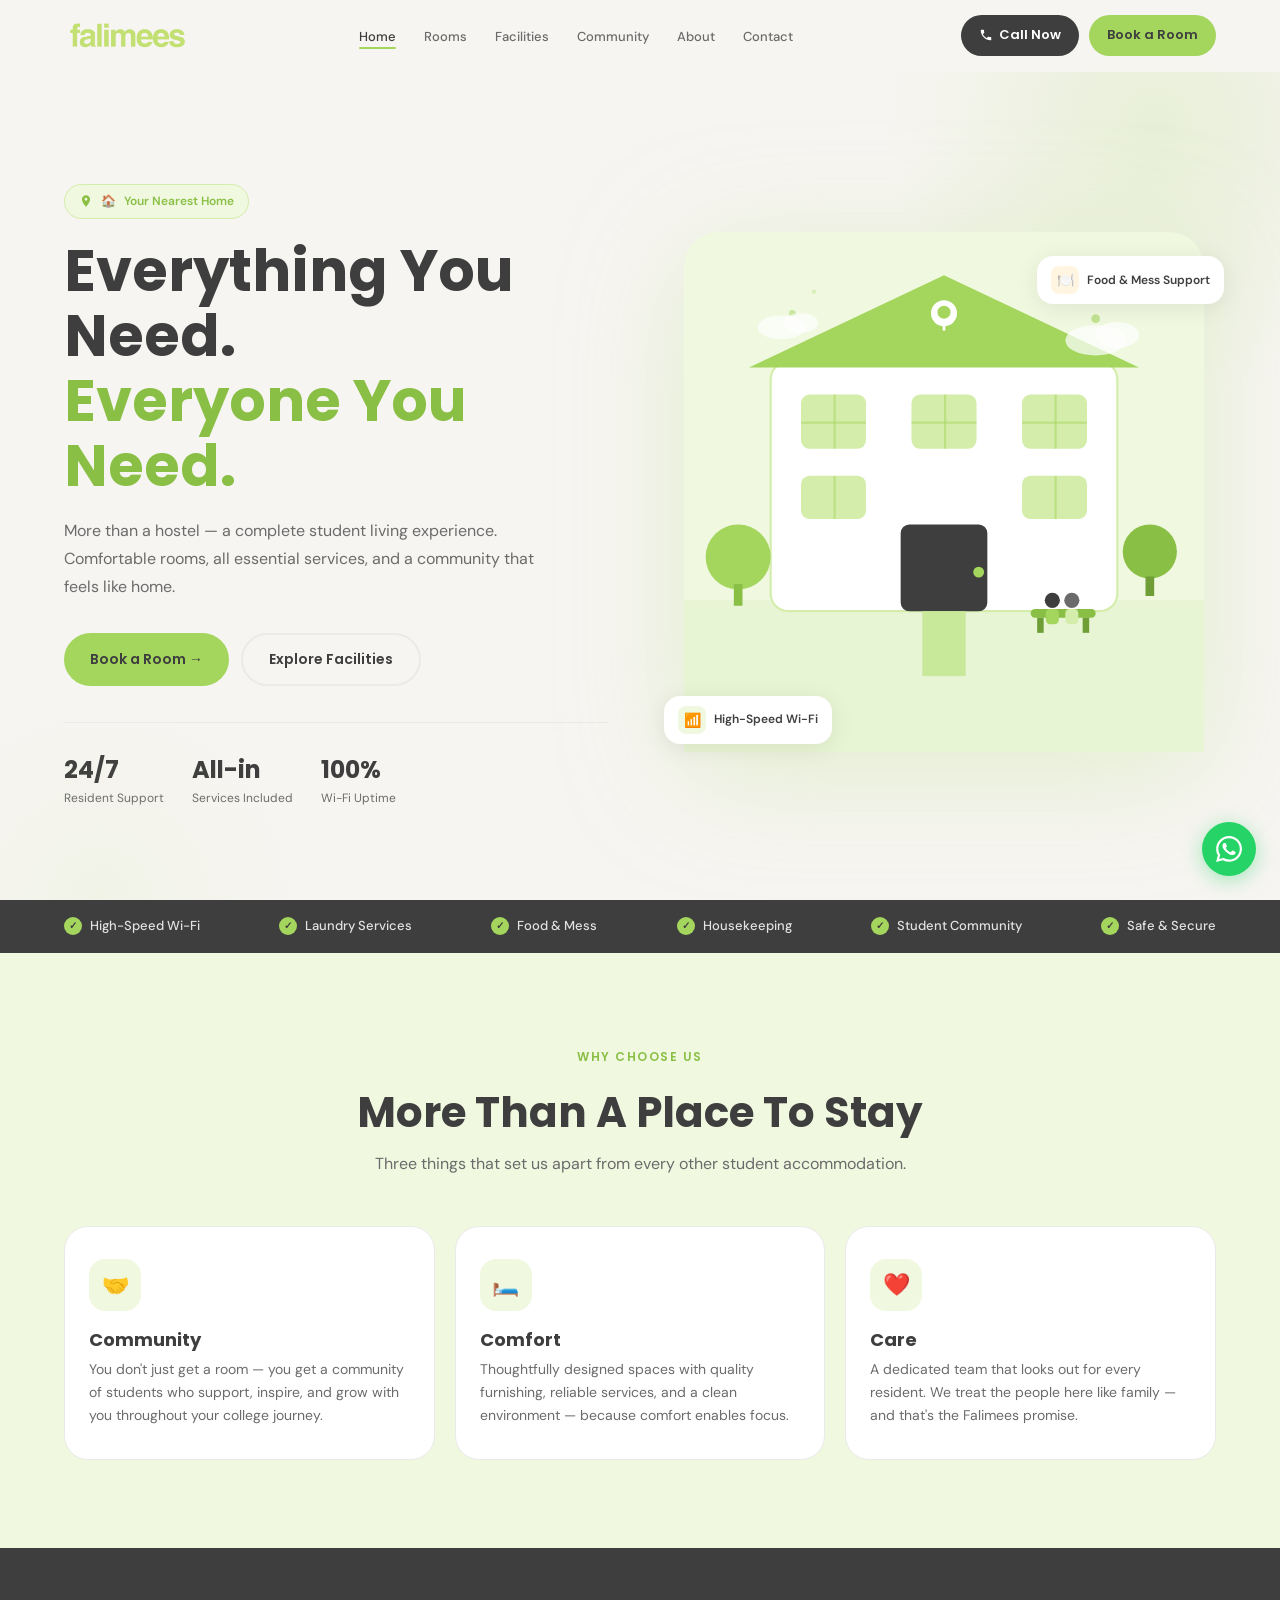
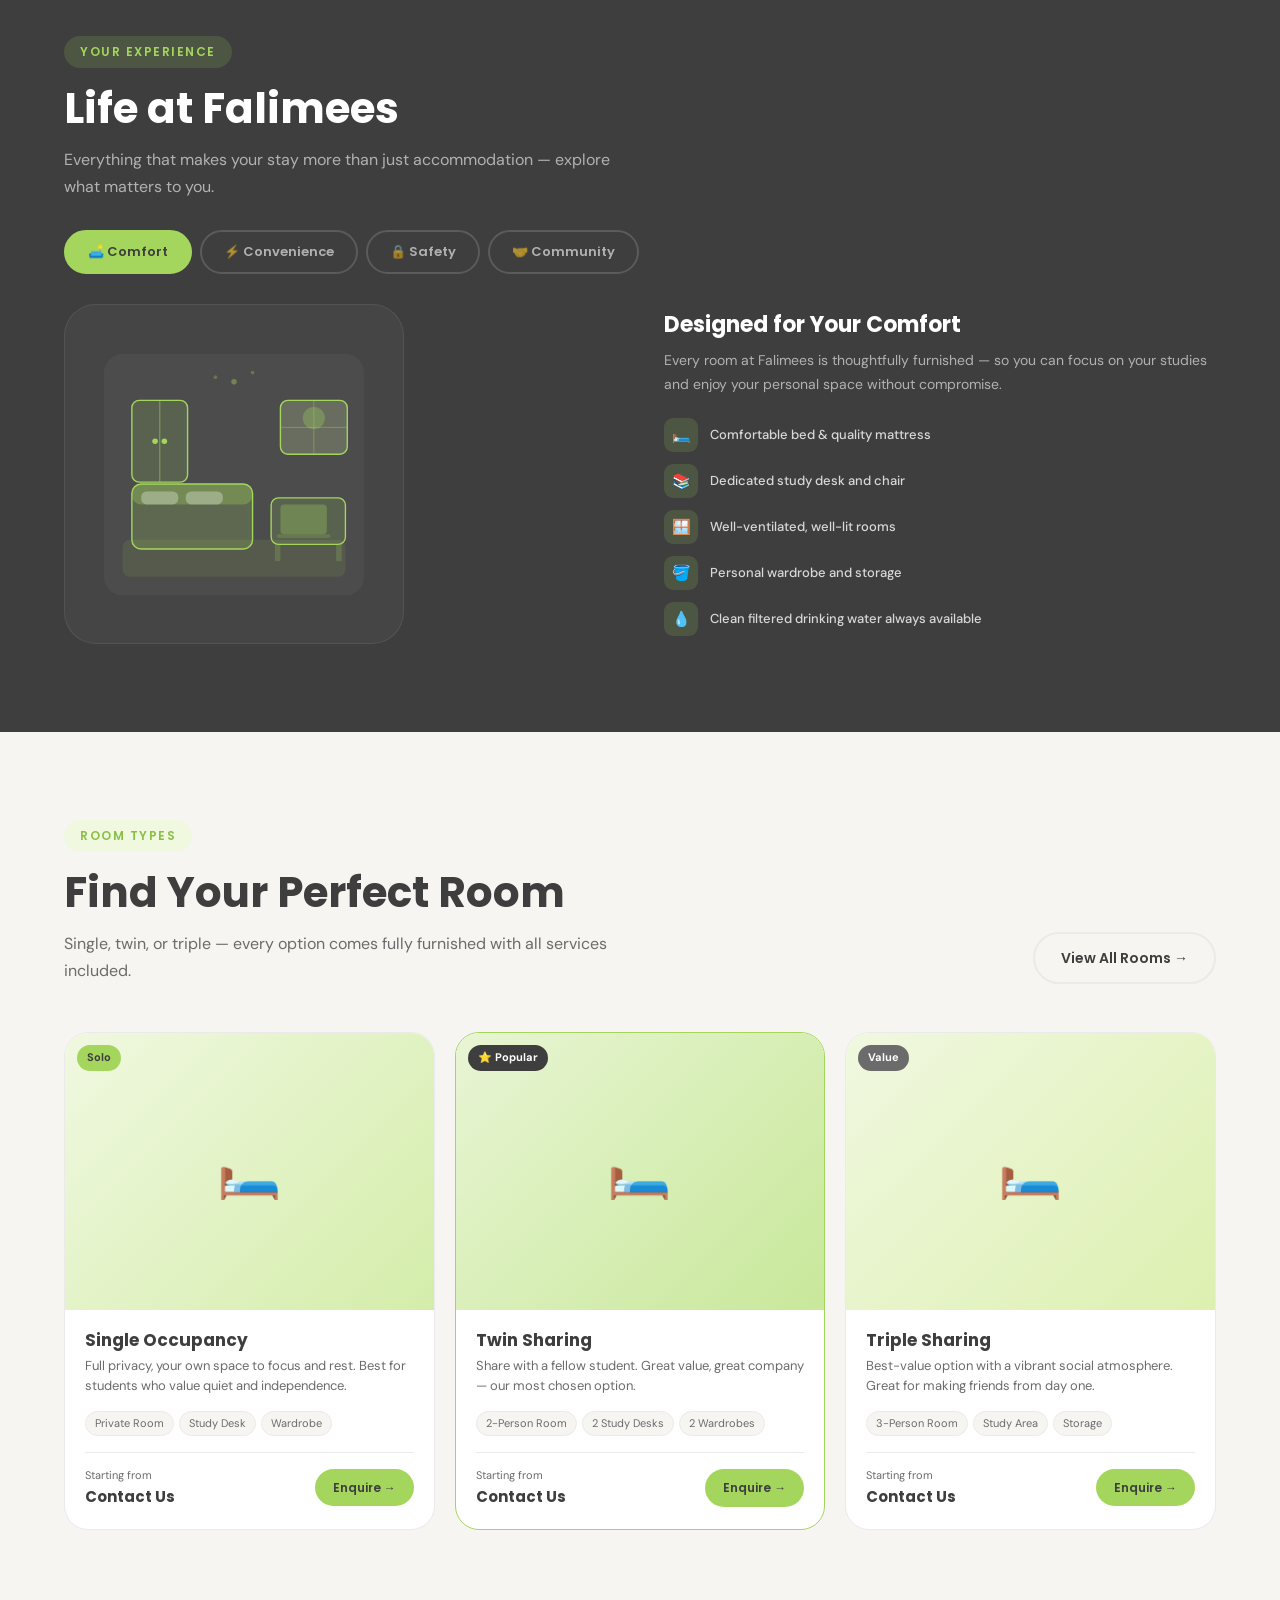
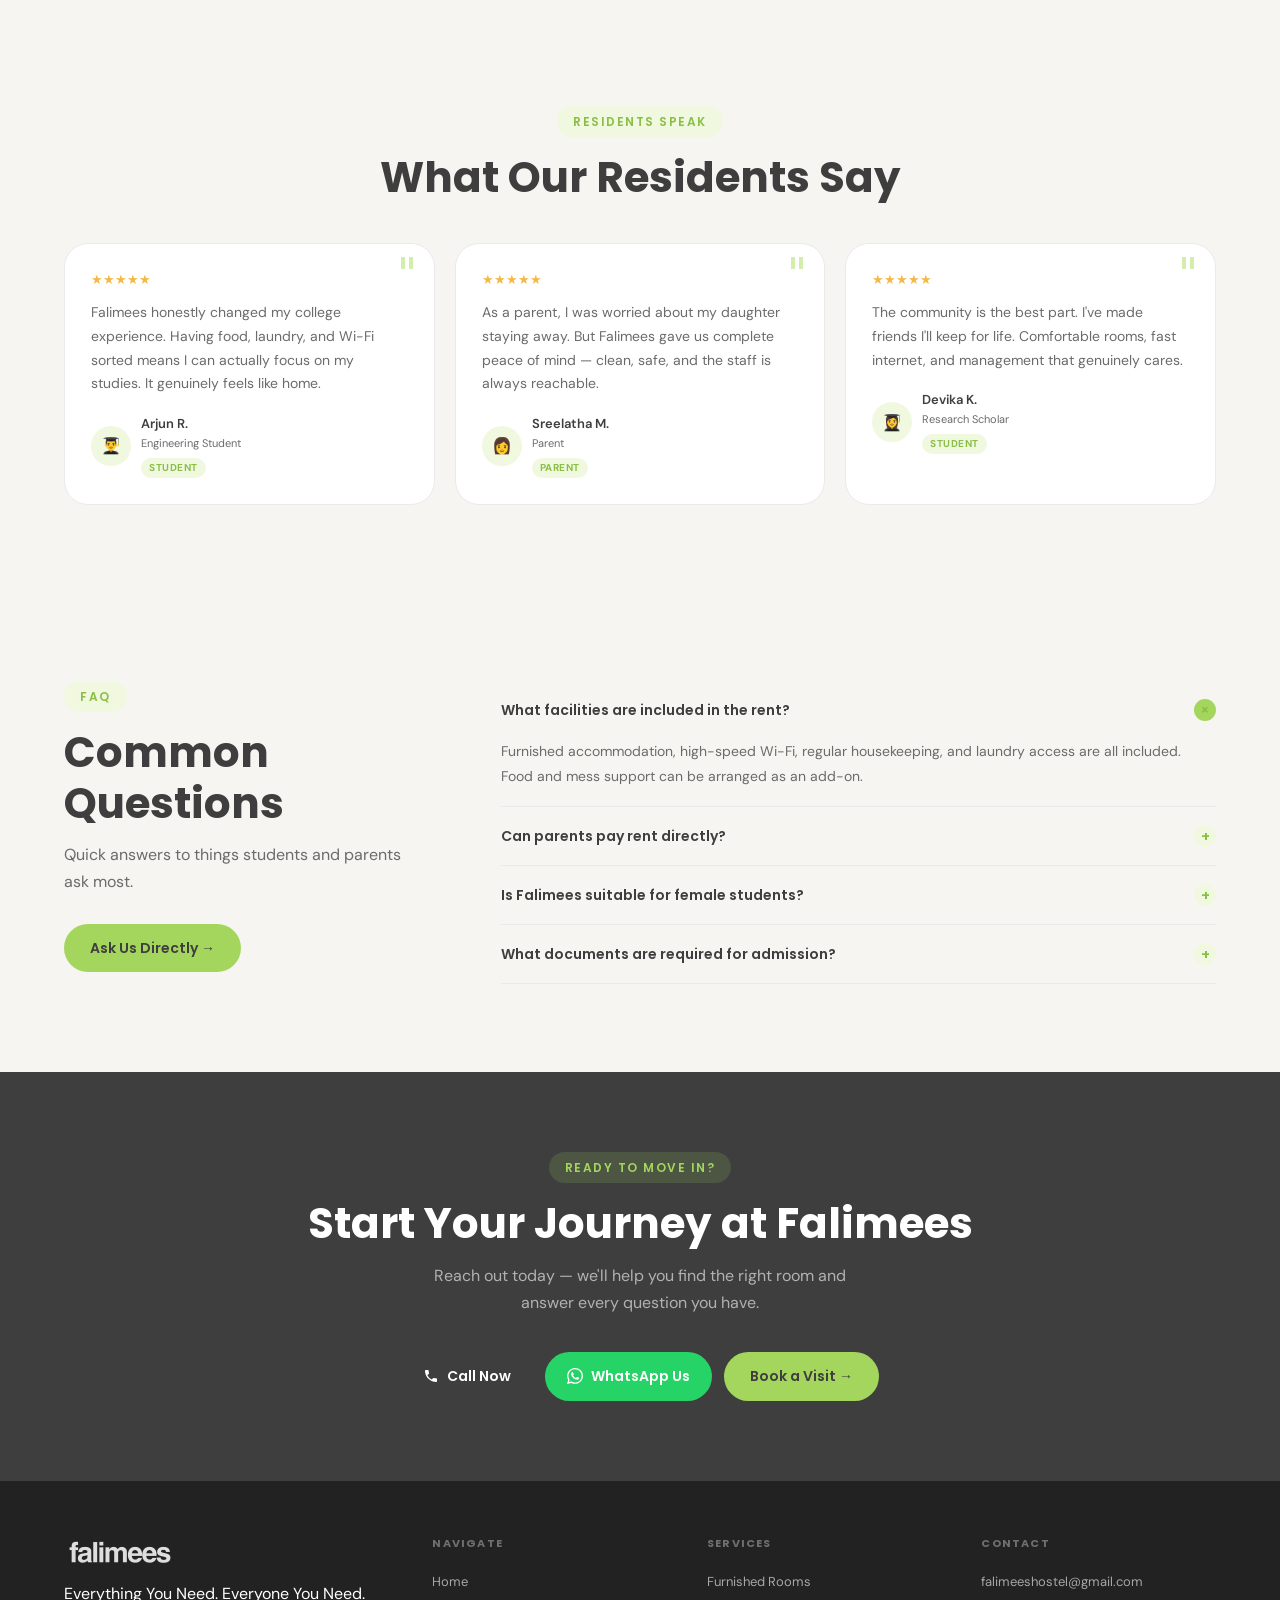
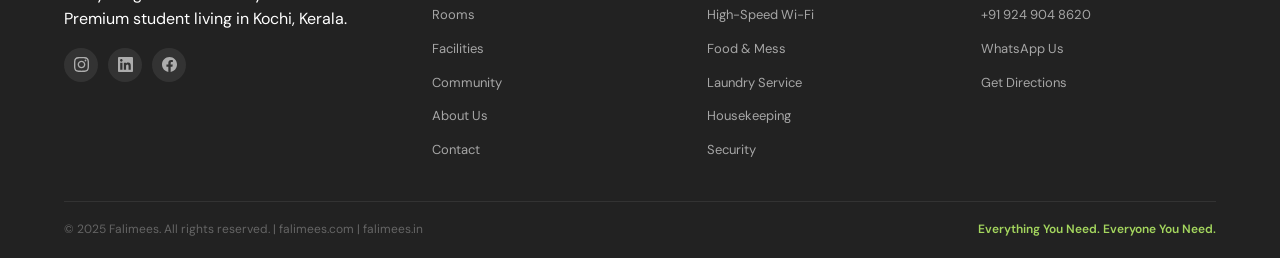
==== commit a5ea3fff: "Website update to version2| Home restructured by shortening and removing least important sections. m" ====
--- a/index.html
+++ b/index.html
@@ -3,41 +3,46 @@
 <head>
   <meta charset="UTF-8" />
   <meta name="viewport" content="width=device-width, initial-scale=1.0" />
-  <meta name="description" content="Falimees — Premium student accommodation in Kerala. Comfortable rooms, high-speed Wi-Fi, food support, laundry, and a thriving student community. Your Nearest Home." />
-  <meta name="keywords" content="student accommodation Kerala, hostel Kerala, student living, college hostel, falimees, student rooms Kerala" />
+  <meta name="description" content="Falimees — Premium student accommodation in Kochi, Kerala. Comfortable rooms, high-speed Wi-Fi, food support, laundry, and a thriving student community. Your Nearest Home." />
+  <meta name="keywords" content="student accommodation Kochi, student hostel Kerala, student living Kochi, college hostel Ernakulam, falimees" />
   <meta property="og:title" content="Falimees — Everything You Need. Everyone You Need." />
-  <meta property="og:description" content="Premium student accommodation with comfort, community, and convenience. Your Nearest Home in Kerala." />
+  <meta property="og:description" content="Premium student accommodation with comfort, community, and convenience in Kochi, Kerala." />
   <meta property="og:image" content="images/logo.png" />
   <meta property="og:url" content="https://falimees.com" />
   <meta name="twitter:card" content="summary_large_image" />
-  <title>Falimees — Your Nearest Home | Student Accommodation Kerala</title>
+  <title>Falimees — Your Nearest Home | Student Accommodation Kochi</title>
   <link rel="icon" type="image/png" href="images/icon.png" />
   <link rel="apple-touch-icon" href="images/icon.png" />
   <link rel="canonical" href="https://falimees.com" />
-  <link rel="stylesheet" href="css/style.css" />
   <link rel="preconnect" href="https://fonts.googleapis.com" />
   <link rel="preconnect" href="https://fonts.gstatic.com" crossorigin />
   <link href="https://fonts.googleapis.com/css2?family=Poppins:wght@300;400;500;600;700;800&family=DM+Sans:ital,wght@0,300;0,400;0,500;0,600;1,400&display=swap" rel="stylesheet" />
+  <link rel="stylesheet" href="css/style.css" />
 </head>
 <body>
 
-<!-- ===== NAVBAR ===== -->
+<!-- ===== NAV ===== -->
 <nav class="navbar" id="navbar" aria-label="Main navigation">
   <div class="container">
     <div class="nav-inner">
       <a href="index.html" class="nav-logo" aria-label="Falimees home">
-        <img src="images/logo.png" alt="Falimees" class="logo-img" />
+        <img src="images/logo.png" alt="Falimees" />
       </a>
       <ul class="nav-links" role="list">
         <li><a href="index.html" class="active">Home</a></li>
+        <li><a href="rooms.html">Rooms</a></li>
         <li><a href="facilities.html">Facilities</a></li>
-        <li><a href="rooms.html">Rooms</a></li>
         <li><a href="community.html">Community</a></li>
         <li><a href="about.html">About</a></li>
         <li><a href="contact.html">Contact</a></li>
       </ul>
-      <div class="nav-cta">
-        <a href="contact.html" class="btn-primary">Book a Room</a>
+      <div class="nav-actions">
+        <!-- EDIT: Replace XXXXXXXXXX with your phone number -->
+        <a href="tel:+919249048620" class="nav-call-btn" aria-label="Call us">
+          <svg width="14" height="14" viewBox="0 0 24 24" fill="currentColor"><path d="M6.62 10.79c1.44 2.83 3.76 5.14 6.59 6.59l2.2-2.2c.27-.27.67-.36 1.02-.24 1.12.37 2.33.57 3.57.57.55 0 1 .45 1 1V20c0 .55-.45 1-1 1-9.39 0-17-7.61-17-17 0-.55.45-1 1-1h3.5c.55 0 1 .45 1 1 0 1.25.2 2.45.57 3.57.11.35.03.74-.25 1.02l-2.2 2.2z"/></svg>
+          Call Now
+        </a>
+        <a href="contact.html" class="nav-book-btn">Book a Room</a>
         <button class="hamburger" id="hamburger" aria-label="Open menu" aria-expanded="false">
           <span></span><span></span><span></span>
         </button>
@@ -49,27 +54,35 @@
 <!-- Mobile Menu -->
 <div class="mobile-menu" id="mobileMenu" role="navigation" aria-label="Mobile navigation">
   <a href="index.html">Home</a>
+  <a href="rooms.html">Rooms</a>
   <a href="facilities.html">Facilities</a>
-  <a href="rooms.html">Rooms</a>
   <a href="community.html">Community</a>
   <a href="about.html">About</a>
   <a href="contact.html">Contact</a>
-  <a href="contact.html" style="margin-top: 8px; background: var(--brand-green); padding: 12px 24px; border-radius: 50px; text-align: center; font-weight: 600; color: var(--text);">Book a Room</a>
+  <div class="mobile-menu-actions">
+    <a href="tel:+919249048620" class="btn-call">📞 Call Now</a>
+    <a href="contact.html" class="btn-primary">Book a Room</a>
+  </div>
 </div>
 
 <!-- ===== HERO ===== -->
 <section class="hero" aria-labelledby="hero-title">
+  <div class="hero-bg-circle"></div>
+  <div class="hero-bg-circle2"></div>
   <div class="container">
     <div class="hero-inner">
+
       <div class="hero-content">
         <div class="hero-badge">
-          <span>🏠</span> Your Nearest Home · Kerala
+          <svg width="14" height="14" viewBox="0 0 24 24" fill="currentColor" style="color:var(--brand-green-dark)"><path d="M12 2C8.13 2 5 5.13 5 9c0 5.25 7 13 7 13s7-7.75 7-13c0-3.87-3.13-7-7-7zm0 9.5c-1.38 0-2.5-1.12-2.5-2.5s1.12-2.5 2.5-2.5 2.5 1.12 2.5 2.5-1.12 2.5-2.5 2.5z"/></svg>
+          <!-- Student Living · Kochi, Kerala -->
+          <span>🏠</span> Your Nearest Home
         </div>
         <h1 class="hero-title" id="hero-title">
           Everything You Need.<br><em>Everyone You Need.</em>
         </h1>
         <p class="hero-sub">
-          Comfortable student accommodation with the services, support, and community you need to make the most of your college journey.
+          More than a hostel — a complete student living experience. Comfortable rooms, all essential services, and a community that feels like home.
         </p>
         <div class="hero-actions">
           <a href="contact.html" class="btn-primary">Book a Room →</a>
@@ -77,10 +90,6 @@
         </div>
         <div class="hero-stats">
           <div>
-            <div class="hero-stat-num">100%</div>
-            <div class="hero-stat-label">Wi-Fi Uptime</div>
-          </div>
-          <div>
             <div class="hero-stat-num">24/7</div>
             <div class="hero-stat-label">Resident Support</div>
           </div>
@@ -88,55 +97,101 @@
             <div class="hero-stat-num">All-in</div>
             <div class="hero-stat-label">Services Included</div>
           </div>
-        </div>
-      </div>
-
+          <div>
+            <div class="hero-stat-num">100%</div>
+            <div class="hero-stat-label">Wi-Fi Uptime</div>
+          </div>
+        </div>
+      </div>
+
+      <!-- SVG Illustration -->
       <div class="hero-visual">
-        <div class="hero-image-wrap">
-          <div class="hero-image-placeholder">
-            <div class="big-icon">🏡</div>
-            <p>Add a high-quality room/student living photo here<br><small>Replace with: &lt;img src="images/hero.jpg" alt="Falimees student accommodation" /&gt;</small></p>
-          </div>
-        </div>
-        <div class="floating-card" style="bottom: 24px; left: -24px;">
-          <span>⚡</span> High-Speed Wi-Fi Included
-        </div>
-        <div class="floating-card" style="top: 40px; right: -20px;">
-          <span>🍽️</span> Food & Mess Support
-        </div>
-      </div>
+        <div class="hero-illustration">
+          <svg viewBox="0 0 480 480" xmlns="http://www.w3.org/2000/svg" aria-hidden="true">
+            <!-- Sky background -->
+            <rect width="480" height="480" rx="32" fill="#f0f8e0"/>
+            <!-- Ground -->
+            <rect x="0" y="340" width="480" height="140" rx="0" fill="#e8f5d4"/>
+            <!-- Building body -->
+            <rect x="80" y="120" width="320" height="230" rx="16" fill="#ffffff" stroke="#d4edaa" stroke-width="2"/>
+            <!-- Roof -->
+            <polygon points="60,125 240,40 420,125" fill="#A4D65E"/>
+            <!-- Door -->
+            <rect x="200" y="270" width="80" height="80" rx="8" fill="#3E3E3E"/>
+            <circle cx="272" cy="314" r="5" fill="#A4D65E"/>
+            <!-- Windows row 1 -->
+            <rect x="108" y="150" width="60" height="50" rx="8" fill="#d4edaa"/>
+            <rect x="138" y="150" width="2" height="50" fill="#A4D65E" opacity="0.5"/>
+            <rect x="108" y="175" width="60" height="2" fill="#A4D65E" opacity="0.5"/>
+            <rect x="210" y="150" width="60" height="50" rx="8" fill="#d4edaa"/>
+            <rect x="240" y="150" width="2" height="50" fill="#A4D65E" opacity="0.5"/>
+            <rect x="210" y="175" width="60" height="2" fill="#A4D65E" opacity="0.5"/>
+            <rect x="312" y="150" width="60" height="50" rx="8" fill="#d4edaa"/>
+            <rect x="342" y="150" width="2" height="50" fill="#A4D65E" opacity="0.5"/>
+            <rect x="312" y="175" width="60" height="2" fill="#A4D65E" opacity="0.5"/>
+            <!-- Windows row 2 -->
+            <rect x="108" y="225" width="60" height="40" rx="8" fill="#d4edaa"/>
+            <rect x="138" y="225" width="2" height="40" fill="#A4D65E" opacity="0.5"/>
+            <rect x="312" y="225" width="60" height="40" rx="8" fill="#d4edaa"/>
+            <rect x="342" y="225" width="2" height="40" fill="#A4D65E" opacity="0.5"/>
+            <!-- Path / walkway -->
+            <rect x="220" y="350" width="40" height="60" fill="#c8e89a"/>
+            <!-- Trees -->
+            <circle cx="50" cy="300" r="30" fill="#A4D65E"/>
+            <rect x="46" y="325" width="8" height="20" fill="#8abf45"/>
+            <circle cx="430" cy="295" r="25" fill="#8abf45"/>
+            <rect x="426" y="318" width="8" height="18" fill="#6e9e35"/>
+            <!-- Stars / sparkles -->
+            <circle cx="380" cy="80" r="4" fill="#A4D65E" opacity="0.6"/>
+            <circle cx="350" cy="60" r="2.5" fill="#A4D65E" opacity="0.4"/>
+            <circle cx="400" cy="55" r="3" fill="#A4D65E" opacity="0.5"/>
+            <circle cx="100" cy="75" r="3" fill="#A4D65E" opacity="0.5"/>
+            <circle cx="120" cy="55" r="2" fill="#A4D65E" opacity="0.3"/>
+            <!-- Location pin on roof -->
+            <circle cx="240" cy="75" r="12" fill="white"/>
+            <circle cx="240" cy="74" r="6" fill="#A4D65E"/>
+            <path d="M240 82 L240 90" stroke="white" stroke-width="2.5" stroke-linecap="round"/>
+            <!-- Clouds -->
+            <ellipse cx="380" cy="100" rx="28" ry="14" fill="white" opacity="0.7"/>
+            <ellipse cx="400" cy="95" rx="20" ry="12" fill="white" opacity="0.7"/>
+            <ellipse cx="90" cy="88" rx="22" ry="11" fill="white" opacity="0.7"/>
+            <ellipse cx="108" cy="84" rx="16" ry="9" fill="white" opacity="0.7"/>
+            <!-- Bench -->
+            <rect x="320" y="348" width="60" height="8" rx="4" fill="#8abf45"/>
+            <rect x="326" y="356" width="6" height="14" fill="#6e9e35"/>
+            <rect x="368" y="356" width="6" height="14" fill="#6e9e35"/>
+            <!-- Students sitting (simple) -->
+            <circle cx="340" cy="340" r="7" fill="#3E3E3E"/>
+            <rect x="334" y="348" width="12" height="14" rx="4" fill="#A4D65E"/>
+            <circle cx="358" cy="340" r="7" fill="#6B6B6B"/>
+            <rect x="352" y="348" width="12" height="14" rx="4" fill="#d4edaa"/>
+          </svg>
+        </div>
+        <!-- Floating cards -->
+        <div class="hero-float-card" style="bottom:16px;left:-8px;">
+          <div class="hero-float-icon" style="background:#f0f8e0;">📶</div>
+          High-Speed Wi-Fi
+        </div>
+        <div class="hero-float-card" style="top:24px;right:-8px;">
+          <div class="hero-float-icon" style="background:#fff5e0;">🍽️</div>
+          Food & Mess Support
+        </div>
+      </div>
+
     </div>
   </div>
 </section>
 
 <!-- ===== TRUST BAR ===== -->
-<div class="trust-bar" aria-label="Key facilities">
+<div class="trust-bar" aria-label="Key services">
   <div class="container">
     <div class="trust-inner">
-      <div class="trust-item">
-        <div class="ti-icon">✓</div>
-        High-Speed Wi-Fi
-      </div>
-      <div class="trust-item">
-        <div class="ti-icon">✓</div>
-        Laundry Services
-      </div>
-      <div class="trust-item">
-        <div class="ti-icon">✓</div>
-        Food Support
-      </div>
-      <div class="trust-item">
-        <div class="ti-icon">✓</div>
-        Housekeeping
-      </div>
-      <div class="trust-item">
-        <div class="ti-icon">✓</div>
-        Student Community
-      </div>
-      <div class="trust-item">
-        <div class="ti-icon">✓</div>
-        Safe Environment
-      </div>
+      <div class="trust-item"><div class="trust-dot">✓</div>High-Speed Wi-Fi</div>
+      <div class="trust-item"><div class="trust-dot">✓</div>Laundry Services</div>
+      <div class="trust-item"><div class="trust-dot">✓</div>Food & Mess</div>
+      <div class="trust-item"><div class="trust-dot">✓</div>Housekeeping</div>
+      <div class="trust-item"><div class="trust-dot">✓</div>Student Community</div>
+      <div class="trust-item"><div class="trust-dot">✓</div>Safe & Secure</div>
     </div>
   </div>
 </div>
@@ -144,177 +199,301 @@
 <!-- ===== WHY FALIMEES ===== -->
 <section class="why-section" aria-labelledby="why-title">
   <div class="container">
-    <div class="why-header fade-up">
-      <div class="section-tag">Why Falimees</div>
+    <div class="text-center fade-up">
+      <div class="section-tag">Why Choose Us</div>
       <h2 class="section-title" id="why-title">More Than A Place To Stay</h2>
-      <p class="section-sub">Students don't just need a room — they need a home. Falimees is built around the complete student living experience.</p>
+      <p class="section-sub">Three things that set us apart from every other student accommodation.</p>
     </div>
     <div class="why-grid">
       <div class="why-card fade-up">
+        <div class="why-icon">🤝</div>
+        <h3>Community</h3>
+        <p>You don't just get a room — you get a community of students who support, inspire, and grow with you throughout your college journey.</p>
+      </div>
+      <div class="why-card fade-up" style="transition-delay:0.1s;">
         <div class="why-icon">🛏️</div>
-        <h3>Comfortable Living</h3>
-        <p>Thoughtfully furnished rooms designed for rest, focus, and comfort. Every detail is made with students in mind.</p>
-      </div>
-      <div class="why-card fade-up" style="transition-delay: 0.1s">
-        <div class="why-icon">⚡</div>
+        <h3>Comfort</h3>
+        <p>Thoughtfully designed spaces with quality furnishing, reliable services, and a clean environment — because comfort enables focus.</p>
+      </div>
+      <div class="why-card fade-up" style="transition-delay:0.2s;">
+        <div class="why-icon">❤️</div>
+        <h3>Care</h3>
+        <p>A dedicated team that looks out for every resident. We treat the people here like family — and that's the Falimees promise.</p>
+      </div>
+    </div>
+  </div>
+</section>
+
+<!-- ===== LIFE AT FALIMEES (Interactive) ===== -->
+<section class="life-section" aria-labelledby="life-title">
+  <div class="container">
+    <div class="fade-up">
+      <div class="section-tag">Your Experience</div>
+      <h2 class="section-title" id="life-title">Life at Falimees</h2>
+      <p class="section-sub">Everything that makes your stay more than just accommodation — explore what matters to you.</p>
+      <div class="life-tabs" role="tablist" aria-label="Life categories">
+        <button class="life-tab active" data-panel="panel-comfort" role="tab" aria-selected="true">🛋️ Comfort</button>
+        <button class="life-tab" data-panel="panel-convenience" role="tab" aria-selected="false">⚡ Convenience</button>
+        <button class="life-tab" data-panel="panel-safety" role="tab" aria-selected="false">🔒 Safety</button>
+        <button class="life-tab" data-panel="panel-community" role="tab" aria-selected="false">🤝 Community</button>
+      </div>
+    </div>
+
+    <!-- COMFORT -->
+    <div class="life-panel active" id="panel-comfort" role="tabpanel">
+      <div class="life-illustration">
+        <svg viewBox="0 0 280 260" xmlns="http://www.w3.org/2000/svg" aria-hidden="true">
+          <!-- Room illustration -->
+          <rect width="280" height="260" rx="20" fill="rgba(255,255,255,0.04)"/>
+          <!-- Floor -->
+          <rect x="20" y="200" width="240" height="40" rx="8" fill="rgba(164,214,94,0.1)"/>
+          <!-- Bed -->
+          <rect x="30" y="140" width="130" height="70" rx="10" fill="rgba(164,214,94,0.2)" stroke="#A4D65E" stroke-width="1.5"/>
+          <rect x="30" y="140" width="130" height="22" rx="10" fill="rgba(164,214,94,0.3)"/>
+          <!-- Pillow -->
+          <rect x="40" y="148" width="40" height="14" rx="6" fill="rgba(255,255,255,0.3)"/>
+          <rect x="88" y="148" width="40" height="14" rx="6" fill="rgba(255,255,255,0.3)"/>
+          <!-- Study desk -->
+          <rect x="180" y="155" width="80" height="50" rx="8" fill="rgba(164,214,94,0.15)" stroke="#A4D65E" stroke-width="1.5"/>
+          <!-- Laptop on desk -->
+          <rect x="190" y="162" width="50" height="32" rx="4" fill="rgba(164,214,94,0.3)"/>
+          <rect x="186" y="194" width="58" height="4" rx="2" fill="rgba(164,214,94,0.2)"/>
+          <!-- Desk legs -->
+          <rect x="184" y="205" width="6" height="18" fill="rgba(164,214,94,0.2)"/>
+          <rect x="250" y="205" width="6" height="18" fill="rgba(164,214,94,0.2)"/>
+          <!-- Wardrobe -->
+          <rect x="30" y="50" width="60" height="88" rx="8" fill="rgba(164,214,94,0.15)" stroke="#A4D65E" stroke-width="1.5"/>
+          <line x1="60" y1="50" x2="60" y2="138" stroke="#A4D65E" stroke-width="1.5" opacity="0.4"/>
+          <circle cx="55" cy="94" r="3" fill="#A4D65E"/>
+          <circle cx="65" cy="94" r="3" fill="#A4D65E"/>
+          <!-- Window -->
+          <rect x="190" y="50" width="72" height="58" rx="8" fill="rgba(212,237,170,0.2)" stroke="#A4D65E" stroke-width="1.5"/>
+          <line x1="226" y1="50" x2="226" y2="108" stroke="#A4D65E" stroke-width="1" opacity="0.4"/>
+          <line x1="190" y1="79" x2="262" y2="79" stroke="#A4D65E" stroke-width="1" opacity="0.4"/>
+          <!-- Sun through window -->
+          <circle cx="226" cy="69" r="12" fill="rgba(164,214,94,0.3)"/>
+          <!-- Stars -->
+          <circle cx="140" cy="30" r="3" fill="#A4D65E" opacity="0.4"/>
+          <circle cx="160" cy="20" r="2" fill="#A4D65E" opacity="0.3"/>
+          <circle cx="120" cy="25" r="2" fill="#A4D65E" opacity="0.3"/>
+        </svg>
+      </div>
+      <div class="life-text">
+        <h3>Designed for Your Comfort</h3>
+        <p>Every room at Falimees is thoughtfully furnished — so you can focus on your studies and enjoy your personal space without compromise.</p>
+        <div class="life-features">
+          <div class="life-feat"><div class="life-feat-icon">🛏️</div><span>Comfortable bed & quality mattress</span></div>
+          <div class="life-feat"><div class="life-feat-icon">📚</div><span>Dedicated study desk and chair</span></div>
+          <div class="life-feat"><div class="life-feat-icon">🪟</div><span>Well-ventilated, well-lit rooms</span></div>
+          <div class="life-feat"><div class="life-feat-icon">🪣</div><span>Personal wardrobe and storage</span></div>
+          <div class="life-feat"><div class="life-feat-icon">💧</div><span>Clean filtered drinking water always available</span></div>
+        </div>
+      </div>
+    </div>
+
+    <!-- CONVENIENCE -->
+    <div class="life-panel" id="panel-convenience" role="tabpanel">
+      <div class="life-illustration">
+        <svg viewBox="0 0 280 260" xmlns="http://www.w3.org/2000/svg" aria-hidden="true">
+          <rect width="280" height="260" rx="20" fill="rgba(255,255,255,0.04)"/>
+          <!-- Wi-Fi symbol -->
+          <circle cx="140" cy="110" r="8" fill="#A4D65E"/>
+          <path d="M116 88 Q140 70 164 88" fill="none" stroke="#A4D65E" stroke-width="3" stroke-linecap="round" opacity="0.8"/>
+          <path d="M100 74 Q140 48 180 74" fill="none" stroke="#A4D65E" stroke-width="3" stroke-linecap="round" opacity="0.5"/>
+          <path d="M82 60 Q140 26 198 60" fill="none" stroke="#A4D65E" stroke-width="3" stroke-linecap="round" opacity="0.3"/>
+          <!-- Washing machine -->
+          <rect x="30" y="145" width="60" height="72" rx="10" fill="rgba(164,214,94,0.15)" stroke="#A4D65E" stroke-width="1.5"/>
+          <circle cx="60" cy="181" r="20" fill="rgba(164,214,94,0.1)" stroke="#A4D65E" stroke-width="2"/>
+          <circle cx="60" cy="181" r="11" fill="rgba(164,214,94,0.2)"/>
+          <rect x="38" y="152" width="44" height="8" rx="4" fill="rgba(164,214,94,0.2)"/>
+          <!-- Food bowl -->
+          <ellipse cx="200" cy="188" rx="40" ry="18" fill="rgba(164,214,94,0.15)" stroke="#A4D65E" stroke-width="1.5"/>
+          <ellipse cx="200" cy="188" rx="28" ry="10" fill="rgba(164,214,94,0.2)"/>
+          <rect x="175" y="162" width="50" height="26" rx="8" fill="rgba(164,214,94,0.1)" stroke="#A4D65E" stroke-width="1.5"/>
+          <!-- Steam lines -->
+          <path d="M188 155 Q190 147 188 139" fill="none" stroke="#A4D65E" stroke-width="2" stroke-linecap="round" opacity="0.6"/>
+          <path d="M200 153 Q202 145 200 137" fill="none" stroke="#A4D65E" stroke-width="2" stroke-linecap="round" opacity="0.6"/>
+          <path d="M212 155 Q214 147 212 139" fill="none" stroke="#A4D65E" stroke-width="2" stroke-linecap="round" opacity="0.6"/>
+          <!-- Power backup -->
+          <rect x="115" y="152" width="50" height="30" rx="8" fill="rgba(164,214,94,0.15)" stroke="#A4D65E" stroke-width="1.5"/>
+          <path d="M138 160 L134 172 L140 172 L136 184" fill="none" stroke="#A4D65E" stroke-width="2.5" stroke-linecap="round" stroke-linejoin="round"/>
+          <!-- Labels -->
+          <text x="60" y="230" text-anchor="middle" font-size="10" fill="rgba(255,255,255,0.5)" font-family="DM Sans,sans-serif">Laundry</text>
+          <text x="140" y="200" text-anchor="middle" font-size="10" fill="rgba(255,255,255,0.5)" font-family="DM Sans,sans-serif">Power</text>
+          <text x="200" y="217" text-anchor="middle" font-size="10" fill="rgba(255,255,255,0.5)" font-family="DM Sans,sans-serif">Food</text>
+        </svg>
+      </div>
+      <div class="life-text">
         <h3>Everything Within Reach</h3>
-        <p>Wi-Fi, laundry, food, housekeeping — all the essential services are right where you live. No hassle, no extra trips.</p>
-      </div>
-      <div class="why-card fade-up" style="transition-delay: 0.2s">
-        <div class="why-icon">📚</div>
-        <h3>Built For Student Life</h3>
-        <p>Study-friendly spaces, reliable internet, and a routine that supports your academic goals without distractions.</p>
-      </div>
-      <div class="why-card fade-up" style="transition-delay: 0.3s">
-        <div class="why-icon">🤝</div>
-        <h3>Community & Belonging</h3>
-        <p>Live alongside fellow students. Build friendships, share experiences, and feel at home far from home.</p>
-      </div>
-    </div>
+        <p>Stop spending time on chores and logistics. At Falimees, all the essentials are handled — giving you more time for what actually matters.</p>
+        <div class="life-features">
+          <div class="life-feat"><div class="life-feat-icon">📶</div><span>High-speed Wi-Fi throughout the building</span></div>
+          <div class="life-feat"><div class="life-feat-icon">👕</div><span>In-house laundry facilities — no trips out</span></div>
+          <div class="life-feat"><div class="life-feat-icon">🍽️</div><span>Home-style food & mess support</span></div>
+          <div class="life-feat"><div class="life-feat-icon">🧹</div><span>Regular housekeeping — always clean</span></div>
+          <div class="life-feat"><div class="life-feat-icon">💡</div><span>Power backup — zero disruptions</span></div>
+        </div>
+      </div>
+    </div>
+
+    <!-- SAFETY -->
+    <div class="life-panel" id="panel-safety" role="tabpanel">
+      <div class="life-illustration">
+        <svg viewBox="0 0 280 260" xmlns="http://www.w3.org/2000/svg" aria-hidden="true">
+          <rect width="280" height="260" rx="20" fill="rgba(255,255,255,0.04)"/>
+          <!-- Shield -->
+          <path d="M140 30 L200 55 L200 130 Q200 175 140 200 Q80 175 80 130 L80 55 Z" fill="rgba(164,214,94,0.15)" stroke="#A4D65E" stroke-width="2"/>
+          <!-- Check in shield -->
+          <path d="M115 115 L133 133 L168 95" fill="none" stroke="#A4D65E" stroke-width="4" stroke-linecap="round" stroke-linejoin="round"/>
+          <!-- CCTV camera -->
+          <rect x="32" y="50" width="36" height="24" rx="6" fill="rgba(164,214,94,0.15)" stroke="#A4D65E" stroke-width="1.5"/>
+          <circle cx="56" cy="62" r="7" fill="rgba(164,214,94,0.25)" stroke="#A4D65E" stroke-width="1.5"/>
+          <line x1="68" y1="62" x2="80" y2="62" stroke="#A4D65E" stroke-width="2" stroke-linecap="round"/>
+          <!-- Guard figure -->
+          <circle cx="220" cy="72" r="16" fill="rgba(164,214,94,0.15)" stroke="#A4D65E" stroke-width="1.5"/>
+          <circle cx="220" cy="65" r="7" fill="rgba(164,214,94,0.3)"/>
+          <path d="M206 88 Q220 82 234 88 L234 110 Q220 115 206 110 Z" fill="rgba(164,214,94,0.15)" stroke="#A4D65E" stroke-width="1.5"/>
+          <!-- Lock -->
+          <rect x="118" y="218" width="44" height="34" rx="8" fill="rgba(164,214,94,0.15)" stroke="#A4D65E" stroke-width="1.5"/>
+          <path d="M128 218 L128 210 Q128 200 140 200 Q152 200 152 210 L152 218" fill="none" stroke="#A4D65E" stroke-width="2" stroke-linecap="round"/>
+          <circle cx="140" cy="233" r="5" fill="#A4D65E"/>
+          <line x1="140" y1="238" x2="140" y2="244" stroke="#A4D65E" stroke-width="2.5" stroke-linecap="round"/>
+        </svg>
+      </div>
+      <div class="life-text">
+        <h3>Safe, Monitored & Secure</h3>
+        <p>Parents and students can rest easy. Falimees maintains rigorous safety standards — because your peace of mind is non-negotiable.</p>
+        <div class="life-features">
+          <div class="life-feat"><div class="life-feat-icon">🔒</div><span>Gated premises with controlled entry</span></div>
+          <div class="life-feat"><div class="life-feat-icon">📹</div><span>CCTV monitoring in common areas</span></div>
+          <div class="life-feat"><div class="life-feat-icon">🧑‍💼</div><span>On-site management & resident support</span></div>
+          <div class="life-feat"><div class="life-feat-icon">🧼</div><span>Daily hygiene and cleanliness standards</span></div>
+          <div class="life-feat"><div class="life-feat-icon">📞</div><span>Direct parental communication channel</span></div>
+        </div>
+      </div>
+    </div>
+
+    <!-- COMMUNITY -->
+    <div class="life-panel" id="panel-community" role="tabpanel">
+      <div class="life-illustration">
+        <svg viewBox="0 0 280 260" xmlns="http://www.w3.org/2000/svg" aria-hidden="true">
+          <rect width="280" height="260" rx="20" fill="rgba(255,255,255,0.04)"/>
+          <!-- People circles -->
+          <circle cx="140" cy="110" r="30" fill="rgba(164,214,94,0.2)" stroke="#A4D65E" stroke-width="2"/>
+          <circle cx="140" cy="100" r="14" fill="rgba(164,214,94,0.35)"/>
+          <path d="M115 130 Q140 118 165 130 L165 145 Q140 153 115 145 Z" fill="rgba(164,214,94,0.2)"/>
+          <!-- Side person 1 -->
+          <circle cx="72" cy="125" r="22" fill="rgba(164,214,94,0.12)" stroke="#A4D65E" stroke-width="1.5" stroke-dasharray="4,3"/>
+          <circle cx="72" cy="117" r="10" fill="rgba(164,214,94,0.25)"/>
+          <path d="M56 138 Q72 130 88 138 L88 148 Q72 154 56 148 Z" fill="rgba(164,214,94,0.15)"/>
+          <!-- Side person 2 -->
+          <circle cx="208" cy="125" r="22" fill="rgba(164,214,94,0.12)" stroke="#A4D65E" stroke-width="1.5" stroke-dasharray="4,3"/>
+          <circle cx="208" cy="117" r="10" fill="rgba(164,214,94,0.25)"/>
+          <path d="M192 138 Q208 130 224 138 L224 148 Q208 154 192 148 Z" fill="rgba(164,214,94,0.15)"/>
+          <!-- Connecting lines -->
+          <line x1="94" y1="125" x2="110" y2="118" stroke="#A4D65E" stroke-width="1.5" opacity="0.5"/>
+          <line x1="170" y1="118" x2="186" y2="125" stroke="#A4D65E" stroke-width="1.5" opacity="0.5"/>
+          <!-- Heart above -->
+          <path d="M133 68 Q133 60 140 60 Q147 60 147 68 Q147 76 140 82 Q133 76 133 68 Z" fill="#A4D65E" opacity="0.7"/>
+          <!-- Chat bubbles -->
+          <rect x="40" y="168" width="64" height="28" rx="10" fill="rgba(164,214,94,0.15)" stroke="#A4D65E" stroke-width="1.5"/>
+          <path d="M50 196 L44 206 L60 196" fill="rgba(164,214,94,0.15)" stroke="#A4D65E" stroke-width="1.5"/>
+          <rect x="176" y="168" width="64" height="28" rx="10" fill="rgba(164,214,94,0.15)" stroke="#A4D65E" stroke-width="1.5"/>
+          <path d="M230 196 L236 206 L220 196" fill="rgba(164,214,94,0.15)" stroke="#A4D65E" stroke-width="1.5"/>
+          <!-- Dots in chat -->
+          <circle cx="57" cy="182" r="3" fill="#A4D65E" opacity="0.6"/>
+          <circle cx="67" cy="182" r="3" fill="#A4D65E" opacity="0.6"/>
+          <circle cx="77" cy="182" r="3" fill="#A4D65E" opacity="0.6"/>
+          <circle cx="193" cy="182" r="3" fill="#A4D65E" opacity="0.6"/>
+          <circle cx="203" cy="182" r="3" fill="#A4D65E" opacity="0.6"/>
+          <circle cx="213" cy="182" r="3" fill="#A4D65E" opacity="0.6"/>
+        </svg>
+      </div>
+      <div class="life-text">
+        <h3>You're Never Alone Here</h3>
+        <p>Falimees is a place where friendships form naturally. Shared spaces, shared experiences — and people who become your second family.</p>
+        <div class="life-features">
+          <div class="life-feat"><div class="life-feat-icon">🤝</div><span>Students from different colleges & courses</span></div>
+          <div class="life-feat"><div class="life-feat-icon">🛋️</div><span>Common areas for relaxing and connecting</span></div>
+          <div class="life-feat"><div class="life-feat-icon">🎓</div><span>Peer support through academic stress</span></div>
+          <div class="life-feat"><div class="life-feat-icon">🌐</div><span>Build a network that lasts beyond college</span></div>
+          <div class="life-feat"><div class="life-feat-icon">✨</div><span>Shared memories that make college life worth it</span></div>
+        </div>
+      </div>
+    </div>
+
   </div>
 </section>
 
-<!-- ===== FACILITIES OVERVIEW ===== -->
-<section class="facilities-section" aria-labelledby="facilities-title">
-  <div class="container">
-    <div class="facilities-header">
-      <div>
-        <div class="section-tag">What We Offer</div>
-        <h2 class="section-title" id="facilities-title">Everything You Need, Included</h2>
-        <p class="section-sub">A full suite of services so you never have to worry about the basics again.</p>
-      </div>
-      <a href="facilities.html" class="btn-secondary" style="color: rgba(255,255,255,0.7); border-color: rgba(255,255,255,0.2); white-space: nowrap;">All Facilities →</a>
-    </div>
-    <div class="facilities-grid fade-up">
-      <div class="facility-card">
-        <div class="fc-icon">🏠</div>
-        <h3>Furnished Rooms</h3>
-        <p>Fully furnished with bed, wardrobe, study table, and storage.</p>
-      </div>
-      <div class="facility-card">
-        <div class="fc-icon">📶</div>
-        <h3>High-Speed Wi-Fi</h3>
-        <p>Reliable, high-speed internet throughout the property.</p>
-      </div>
-      <div class="facility-card">
-        <div class="fc-icon">👕</div>
-        <h3>Laundry Service</h3>
-        <p>Convenient in-house laundry facilities for residents.</p>
-      </div>
-      <div class="facility-card">
-        <div class="fc-icon">🍽️</div>
-        <h3>Food & Mess Support</h3>
-        <p>Nutritious, home-style meals tailored for student schedules.</p>
-      </div>
-      <div class="facility-card">
-        <div class="fc-icon">🧹</div>
-        <h3>Housekeeping</h3>
-        <p>Regular cleaning of rooms and common areas — always clean.</p>
-      </div>
-      <div class="facility-card">
-        <div class="fc-icon">🔒</div>
-        <h3>Safety & Security</h3>
-        <p>Secure premises with 24/7 monitoring for peace of mind.</p>
-      </div>
-      <div class="facility-card">
-        <div class="fc-icon">💡</div>
-        <h3>Power Backup</h3>
-        <p>Uninterrupted power so studies and devices are never disrupted.</p>
-      </div>
-      <div class="facility-card">
-        <div class="fc-icon">💧</div>
-        <h3>Drinking Water</h3>
-        <p>Clean, filtered drinking water available throughout the day.</p>
-      </div>
-      <div class="facility-card">
-        <div class="fc-icon">🧑‍🤝‍🧑</div>
-        <h3>Resident Support</h3>
-        <p>A dedicated team to help with day-to-day needs and issues.</p>
-      </div>
-    </div>
-  </div>
-</section>
-
-<!-- ===== ROOM SHOWCASE ===== -->
+<!-- ===== ROOM TYPES PREVIEW ===== -->
 <section class="rooms-section" aria-labelledby="rooms-title">
   <div class="container">
-    <div class="rooms-header fade-up" style="display:flex; justify-content:space-between; align-items:flex-end; flex-wrap:wrap; gap:16px;">
+    <div class="section-header-row fade-up">
       <div>
         <div class="section-tag">Room Types</div>
         <h2 class="section-title" id="rooms-title">Find Your Perfect Room</h2>
-        <p class="section-sub">Choose the setup that works best for you — single, shared, or twin occupancy.</p>
+        <p class="section-sub">Single, twin, or triple — every option comes fully furnished with all services included.</p>
       </div>
       <a href="rooms.html" class="btn-secondary">View All Rooms →</a>
     </div>
+
     <div class="rooms-grid">
       <div class="room-card fade-up">
-        <div class="room-img">
-          <div class="room-badge">Solo</div>
-          <span>🛏️</span>
+        <div class="room-img-wrap">
+          <div class="room-badge" style="background:var(--brand-green);color:var(--text);">Solo</div>
+          🛏️
         </div>
         <div class="room-body">
           <h3>Single Occupancy</h3>
-          <p style="font-size:14px; color:var(--text-secondary);">Your private space to study, sleep, and recharge. Maximum comfort and privacy.</p>
-          <div class="room-amenities">
+          <p>Full privacy, your own space to focus and rest. Best for students who value quiet and independence.</p>
+          <div class="room-tags">
             <span class="room-tag">Private Room</span>
             <span class="room-tag">Study Desk</span>
             <span class="room-tag">Wardrobe</span>
-            <span class="room-tag">Wi-Fi</span>
           </div>
           <div class="room-footer">
-            <div class="room-price">
-              <span>Starting from</span>
-              <strong>Contact Us</strong>
-            </div>
-            <a href="contact.html" class="btn-primary" style="font-size:13px; padding: 10px 20px;">Enquire →</a>
-          </div>
-        </div>
-      </div>
-
-      <div class="room-card fade-up" style="transition-delay:0.1s">
-        <div class="room-img" style="background: linear-gradient(135deg, #e8f5d4, #c8e89a);">
-          <div class="room-badge" style="background:var(--text); color:white;">Popular</div>
-          <span>🛏️</span>
+            <div><div class="room-price-label">Starting from</div><div class="room-price-val">Contact Us</div></div>
+            <a href="contact.html" class="btn-primary" style="font-size:12px;padding:9px 18px;">Enquire →</a>
+          </div>
+        </div>
+      </div>
+
+      <div class="room-card fade-up" style="transition-delay:0.1s; border-color: var(--brand-green);">
+        <div class="room-img-wrap" style="background:linear-gradient(135deg,#e8f5d4,#c8e89a);">
+          <div class="room-badge" style="background:var(--text);color:white;">⭐ Popular</div>
+          🛏️
         </div>
         <div class="room-body">
           <h3>Twin Sharing</h3>
-          <p style="font-size:14px; color:var(--text-secondary);">Share with a fellow student. Great value with the comfort of company.</p>
-          <div class="room-amenities">
-            <span class="room-tag">Shared Room</span>
+          <p>Share with a fellow student. Great value, great company — our most chosen option.</p>
+          <div class="room-tags">
+            <span class="room-tag">2-Person Room</span>
             <span class="room-tag">2 Study Desks</span>
             <span class="room-tag">2 Wardrobes</span>
-            <span class="room-tag">Wi-Fi</span>
           </div>
           <div class="room-footer">
-            <div class="room-price">
-              <span>Starting from</span>
-              <strong>Contact Us</strong>
-            </div>
-            <a href="contact.html" class="btn-primary" style="font-size:13px; padding: 10px 20px;">Enquire →</a>
-          </div>
-        </div>
-      </div>
-
-      <div class="room-card fade-up" style="transition-delay:0.2s">
-        <div class="room-img" style="background: linear-gradient(135deg, #f0f8e0, #ddf0b0);">
-          <div class="room-badge" style="background:#6B6B6B; color:white;">Value</div>
-          <span>🛏️</span>
+            <div><div class="room-price-label">Starting from</div><div class="room-price-val">Contact Us</div></div>
+            <a href="contact.html" class="btn-primary" style="font-size:12px;padding:9px 18px;">Enquire →</a>
+          </div>
+        </div>
+      </div>
+
+      <div class="room-card fade-up" style="transition-delay:0.2s;">
+        <div class="room-img-wrap" style="background:linear-gradient(135deg,#f0f8e0,#ddf0b0);">
+          <div class="room-badge" style="background:#6B6B6B;color:white;">Value</div>
+          🛏️
         </div>
         <div class="room-body">
           <h3>Triple Sharing</h3>
-          <p style="font-size:14px; color:var(--text-secondary);">Best-value option with a vibrant, social atmosphere — great for making friends.</p>
-          <div class="room-amenities">
-            <span class="room-tag">Shared Room</span>
+          <p>Best-value option with a vibrant social atmosphere. Great for making friends from day one.</p>
+          <div class="room-tags">
+            <span class="room-tag">3-Person Room</span>
             <span class="room-tag">Study Area</span>
             <span class="room-tag">Storage</span>
-            <span class="room-tag">Wi-Fi</span>
           </div>
           <div class="room-footer">
-            <div class="room-price">
-              <span>Starting from</span>
-              <strong>Contact Us</strong>
-            </div>
-            <a href="contact.html" class="btn-primary" style="font-size:13px; padding: 10px 20px;">Enquire →</a>
+            <div><div class="room-price-label">Starting from</div><div class="room-price-val">Contact Us</div></div>
+            <a href="contact.html" class="btn-primary" style="font-size:12px;padding:9px 18px;">Enquire →</a>
           </div>
         </div>
       </div>
@@ -322,164 +501,47 @@
   </div>
 </section>
 
-<!-- ===== HOW IT WORKS ===== -->
-<section class="how-section" aria-labelledby="how-title">
-  <div class="container">
-    <div class="how-header fade-up">
-      <div class="section-tag">Simple Process</div>
-      <h2 class="section-title" id="how-title">Move In, Feel At Home</h2>
-      <p class="section-sub">Getting started with Falimees is straightforward — just three easy steps.</p>
-    </div>
-    <div class="how-steps">
-      <div class="how-step fade-up">
-        <div class="step-num">1</div>
-        <h3>Choose Your Room</h3>
-        <p>Explore room types and select the one that fits your needs and budget. Reach out to us to confirm availability.</p>
-      </div>
-      <div class="how-step fade-up" style="transition-delay:0.15s">
-        <div class="step-num">2</div>
-        <h3>Move In</h3>
-        <p>Complete a simple onboarding, bring your essentials, and move into your new home. We'll handle the rest.</p>
-      </div>
-      <div class="how-step fade-up" style="transition-delay:0.3s">
-        <div class="step-num">3</div>
-        <h3>Enjoy Hassle-Free Living</h3>
-        <p>Focus on your studies and college life while Falimees takes care of all your day-to-day living needs.</p>
-      </div>
-    </div>
-  </div>
-</section>
-
-<!-- ===== COMMUNITY ===== -->
-<section class="community-section" aria-labelledby="community-title">
-  <div class="container">
-    <div class="community-inner">
-      <div class="community-visual fade-up">
-        <div class="comm-img" style="font-size:56px;">🎓</div>
-        <div class="comm-img">👥</div>
-        <div class="comm-img">📖</div>
-      </div>
-      <div class="community-content fade-up">
-        <div class="section-tag">Community</div>
-        <h2 class="section-title" id="community-title">Everyone You Need.</h2>
-        <p class="section-sub">College is more than classes — it's the friendships you build, the memories you make, and the people who support you. At Falimees, you're never alone.</p>
-        <div class="community-features">
-          <div class="comm-feat">
-            <div class="comm-feat-icon">🤝</div>
-            <div>
-              <h4>Genuine Friendships</h4>
-              <p>Live alongside peers who become your support system and lifelong friends.</p>
-            </div>
-          </div>
-          <div class="comm-feat">
-            <div class="comm-feat-icon">🌐</div>
-            <div>
-              <h4>Diverse Network</h4>
-              <p>Connect with students from different colleges, courses, and backgrounds.</p>
-            </div>
-          </div>
-          <div class="comm-feat">
-            <div class="comm-feat-icon">✨</div>
-            <div>
-              <h4>Shared Experiences</h4>
-              <p>Common spaces and community moments that make student life memorable.</p>
-            </div>
-          </div>
-        </div>
-      </div>
-    </div>
-  </div>
-</section>
-
-<!-- ===== PARENT TRUST ===== -->
-<section class="parent-section" aria-labelledby="parent-title">
-  <div class="container">
-    <div class="parent-inner">
-      <div class="parent-content fade-up">
-        <div class="section-tag">For Parents</div>
-        <h2 class="section-title" id="parent-title">Your Child's Wellbeing Is Our Priority</h2>
-        <p class="section-sub">Safe, comfortable, and professionally managed accommodation — designed so parents can focus on their child's future, not their safety.</p>
-        <div class="parent-features">
-          <div class="parent-feat">
-            <div class="pf-icon">🔒</div>
-            <h4>Secure Premises</h4>
-            <p>Gated property with 24/7 security monitoring.</p>
-          </div>
-          <div class="parent-feat">
-            <div class="pf-icon">🏥</div>
-            <h4>Health & Safety</h4>
-            <p>Clean environment with hygiene standards maintained daily.</p>
-          </div>
-          <div class="parent-feat">
-            <div class="pf-icon">📞</div>
-            <h4>Transparent Communication</h4>
-            <p>Parents can contact management directly at any time.</p>
-          </div>
-          <div class="parent-feat">
-            <div class="pf-icon">🧑‍💼</div>
-            <h4>Professional Management</h4>
-            <p>Experienced staff who genuinely care about residents.</p>
-          </div>
-        </div>
-      </div>
-      <div class="parent-visual fade-up">
-        <div class="pv-icon">🏡</div>
-        <h3>A Home Away From Home</h3>
-        <p>We understand that sending your child away for college is a significant decision. At Falimees, we treat every resident like family — with care, respect, and responsibility.</p>
-        <div class="trust-badges">
-          <span class="trust-badge">Safe</span>
-          <span class="trust-badge">Clean</span>
-          <span class="trust-badge">Monitored</span>
-          <span class="trust-badge">Supportive</span>
-          <span class="trust-badge">Professional</span>
-        </div>
-      </div>
-    </div>
-  </div>
-</section>
-
 <!-- ===== TESTIMONIALS ===== -->
-<section class="testimonials-section" aria-labelledby="testi-title">
-  <div class="container">
-    <div class="testimonials-header fade-up">
+<section class="testi-section" aria-labelledby="testi-title">
+  <div class="container">
+    <div class="text-center fade-up" style="margin-bottom:40px;">
       <div class="section-tag">Residents Speak</div>
       <h2 class="section-title" id="testi-title">What Our Residents Say</h2>
-      <p class="section-sub">Real experiences from students and parents who chose Falimees.</p>
-    </div>
-    <div class="testimonials-track">
+    </div>
+    <div class="testi-grid">
       <div class="testi-card fade-up">
-        <div class="stars">★★★★★</div>
-        <p>Falimees honestly changed my college experience. Having food, laundry, and Wi-Fi all sorted means I can actually focus on my studies and enjoy college life. It genuinely feels like home.</p>
+        <div class="testi-stars">★★★★★</div>
+        <p>Falimees honestly changed my college experience. Having food, laundry, and Wi-Fi sorted means I can actually focus on my studies. It genuinely feels like home.</p>
         <div class="testi-author">
           <div class="testi-avatar">👨‍🎓</div>
           <div>
             <div class="testi-name">Arjun R.</div>
             <div class="testi-role">Engineering Student</div>
-            <div class="testi-type">Student</div>
-          </div>
-        </div>
-      </div>
-      <div class="testi-card fade-up" style="transition-delay:0.1s">
-        <div class="stars">★★★★★</div>
-        <p>As a parent, I was worried about my daughter staying away. But Falimees gave us complete peace of mind — the place is clean, safe, and the staff is always reachable. Couldn't ask for more.</p>
+            <div class="testi-type-badge">Student</div>
+          </div>
+        </div>
+      </div>
+      <div class="testi-card fade-up" style="transition-delay:0.1s;">
+        <div class="testi-stars">★★★★★</div>
+        <p>As a parent, I was worried about my daughter staying away. But Falimees gave us complete peace of mind — clean, safe, and the staff is always reachable.</p>
         <div class="testi-author">
           <div class="testi-avatar">👩</div>
           <div>
             <div class="testi-name">Sreelatha M.</div>
             <div class="testi-role">Parent</div>
-            <div class="testi-type">Parent</div>
-          </div>
-        </div>
-      </div>
-      <div class="testi-card fade-up" style="transition-delay:0.2s">
-        <div class="stars">★★★★★</div>
-        <p>The community here is the best part. I've made friends I know I'll keep for life. The rooms are comfortable, the internet is fast, and the management actually cares. Highly recommend Falimees.</p>
+            <div class="testi-type-badge">Parent</div>
+          </div>
+        </div>
+      </div>
+      <div class="testi-card fade-up" style="transition-delay:0.2s;">
+        <div class="testi-stars">★★★★★</div>
+        <p>The community is the best part. I've made friends I'll keep for life. Comfortable rooms, fast internet, and management that genuinely cares.</p>
         <div class="testi-author">
           <div class="testi-avatar">👩‍🎓</div>
           <div>
             <div class="testi-name">Devika K.</div>
             <div class="testi-role">Research Scholar</div>
-            <div class="testi-type">Student</div>
+            <div class="testi-type-badge">Student</div>
           </div>
         </div>
       </div>
@@ -487,89 +549,57 @@
   </div>
 </section>
 
-<!-- ===== FAQ ===== -->
+
+<!-- ===== FAQ PREVIEW ===== -->
 <section class="faq-section" aria-labelledby="faq-title">
   <div class="container">
-    <div class="faq-inner">
-      <div class="faq-left fade-up">
+    <div class="faq-grid">
+      <div class="fade-up">
         <div class="section-tag">FAQ</div>
         <h2 class="section-title" id="faq-title">Common Questions</h2>
-        <p class="section-sub" style="margin-bottom:24px;">Can't find what you're looking for? We're happy to help.</p>
+        <p class="section-sub" style="margin-bottom:28px;">Quick answers to things students and parents ask most.</p>
         <a href="contact.html" class="btn-primary">Ask Us Directly →</a>
       </div>
       <div class="faq-items fade-up">
         <div class="faq-item open">
-          <button class="faq-q">
-            What facilities are included in the rent?
-            <span class="faq-toggle">+</span>
-          </button>
-          <div class="faq-a">
-            Your stay at Falimees includes furnished accommodation, high-speed Wi-Fi, regular housekeeping, and access to laundry facilities. Food and mess support can be arranged separately. All common areas are well-maintained and secure.
-          </div>
+          <button class="faq-q">What facilities are included in the rent?<span class="faq-toggle">+</span></button>
+          <div class="faq-a">Furnished accommodation, high-speed Wi-Fi, regular housekeeping, and laundry access are all included. Food and mess support can be arranged as an add-on.</div>
         </div>
         <div class="faq-item">
-          <button class="faq-q">
-            How does the laundry service work?
-            <span class="faq-toggle">+</span>
-          </button>
-          <div class="faq-a">
-            Residents have access to in-house laundry facilities. The setup is convenient and located within the premises so you don't have to go elsewhere. Contact us for current details on schedule and service.
-          </div>
+          <button class="faq-q">Can parents pay rent directly?<span class="faq-toggle">+</span></button>
+          <div class="faq-a">Yes, absolutely. We accept payments from parents via bank transfer, UPI, and other digital methods. Receipts and updates are always available on request.</div>
         </div>
         <div class="faq-item">
-          <button class="faq-q">
-            Can parents pay rent directly?
-            <span class="faq-toggle">+</span>
-          </button>
-          <div class="faq-a">
-            Yes, absolutely. We accommodate payments from parents directly through bank transfer, UPI, or other digital payment methods. We can also provide payment receipts and regular updates to parents on request.
-          </div>
+          <button class="faq-q">Is Falimees suitable for female students?<span class="faq-toggle">+</span></button>
+          <div class="faq-a">Yes. Safety and comfort are our top priorities. The premises are gated, monitored, and professionally managed. Reach out to us for specific arrangements.</div>
         </div>
         <div class="faq-item">
-          <button class="faq-q">
-            How is food arranged at Falimees?
-            <span class="faq-toggle">+</span>
-          </button>
-          <div class="faq-a">
-            We provide mess/food support for residents. Meals are homestyle and nutritious, designed for student schedules. Please contact us for the current meal plan options and pricing.
-          </div>
-        </div>
-        <div class="faq-item">
-          <button class="faq-q">
-            What documents are required for admission?
-            <span class="faq-toggle">+</span>
-          </button>
-          <div class="faq-a">
-            Typically you'll need a valid college ID or admission letter, government-issued photo ID (Aadhaar), and a passport-sized photograph. Parent/guardian contact details are also required. We'll walk you through the full checklist when you enquire.
-          </div>
-        </div>
-        <div class="faq-item">
-          <button class="faq-q">
-            Is Falimees suitable for female students?
-            <span class="faq-toggle">+</span>
-          </button>
-          <div class="faq-a">
-            Yes. Safety and comfort are our top priorities for all residents. The premises are secure, monitored, and professionally managed. Please contact us to discuss specific arrangements and availability.
-          </div>
+          <button class="faq-q">What documents are required for admission?<span class="faq-toggle">+</span></button>
+          <div class="faq-a">College ID or admission letter, government-issued photo ID (Aadhaar), passport photograph, and parent/guardian contact details. We'll guide you through everything when you enquire.</div>
         </div>
       </div>
     </div>
   </div>
 </section>
 
-<!-- ===== CONTACT CTA ===== -->
-<section style="padding: 80px 0; background: var(--brand-green-pale);" aria-label="Call to action">
-  <div class="container" style="text-align: center;">
-    <div class="fade-up">
+<!-- ===== FINAL CTA ===== -->
+<section class="cta-section" aria-label="Book a room call to action">
+  <div class="container">
+    <div class="cta-inner fade-up">
       <div class="section-tag">Ready to Move In?</div>
-      <h2 class="section-title" style="margin-bottom: 16px;">Start Your Journey at Falimees</h2>
-      <p class="section-sub" style="margin: 0 auto 36px;">Reach out today and find out how Falimees can become your nearest home during your college years.</p>
-      <div style="display: flex; gap: 16px; justify-content: center; flex-wrap: wrap;">
-        <a href="contact.html" class="btn-primary">Book a Room →</a>
-        <a href="https://wa.me/91XXXXXXXXXX" class="btn-whatsapp" target="_blank" rel="noopener">
-          <svg viewBox="0 0 24 24" width="18" height="18" fill="currentColor"><path d="M17.472 14.382c-.297-.149-1.758-.867-2.03-.967-.273-.099-.471-.148-.67.15-.197.297-.767.966-.94 1.164-.173.199-.347.223-.644.075-.297-.15-1.255-.463-2.39-1.475-.883-.788-1.48-1.761-1.653-2.059-.173-.297-.018-.458.13-.606.134-.133.298-.347.446-.52.149-.174.198-.298.298-.497.099-.198.05-.371-.025-.52-.075-.149-.669-1.612-.916-2.207-.242-.579-.487-.5-.669-.51-.173-.008-.371-.01-.57-.01-.198 0-.52.074-.792.372-.272.297-1.04 1.016-1.04 2.479 0 1.462 1.065 2.875 1.213 3.074.149.198 2.096 3.2 5.077 4.487.709.306 1.262.489 1.694.625.712.227 1.36.195 1.871.118.571-.085 1.758-.719 2.006-1.413.248-.694.248-1.289.173-1.413-.074-.124-.272-.198-.57-.347m-5.421 7.403h-.004a9.87 9.87 0 01-5.031-1.378l-.361-.214-3.741.982.998-3.648-.235-.374a9.86 9.86 0 01-1.51-5.26c.001-5.45 4.436-9.884 9.888-9.884 2.64 0 5.122 1.03 6.988 2.898a9.825 9.825 0 012.893 6.994c-.003 5.45-4.437 9.884-9.885 9.884m8.413-18.297A11.815 11.815 0 0012.05 0C5.495 0 .16 5.335.157 11.892c0 2.096.547 4.142 1.588 5.945L.057 24l6.305-1.654a11.882 11.882 0 005.683 1.448h.005c6.554 0 11.89-5.335 11.893-11.893a11.821 11.821 0 00-3.48-8.413Z"/></svg>
-          Chat on WhatsApp
+      <h2 class="section-title">Start Your Journey at Falimees</h2>
+      <p>Reach out today — we'll help you find the right room and answer every question you have.</p>
+      <div class="cta-buttons">
+        <!-- EDIT: Replace XXXXXXXXXX with your phone number -->
+        <a href="tel:+919249048620" class="btn-call">
+          <svg width="16" height="16" viewBox="0 0 24 24" fill="currentColor"><path d="M6.62 10.79c1.44 2.83 3.76 5.14 6.59 6.59l2.2-2.2c.27-.27.67-.36 1.02-.24 1.12.37 2.33.57 3.57.57.55 0 1 .45 1 1V20c0 .55-.45 1-1 1-9.39 0-17-7.61-17-17 0-.55.45-1 1-1h3.5c.55 0 1 .45 1 1 0 1.25.2 2.45.57 3.57.11.35.03.74-.25 1.02l-2.2 2.2z"/></svg>
+          Call Now
         </a>
+        <a href="https://wa.me/919249048620?text=Hi%20Falimees%2C%20I'm%20interested%20in%20a%20room." class="btn-whatsapp" target="_blank" rel="noopener">
+          <svg viewBox="0 0 24 24" width="16" height="16" fill="currentColor"><path d="M17.472 14.382c-.297-.149-1.758-.867-2.03-.967-.273-.099-.471-.148-.67.15-.197.297-.767.966-.94 1.164-.173.199-.347.223-.644.075-.297-.15-1.255-.463-2.39-1.475-.883-.788-1.48-1.761-1.653-2.059-.173-.297-.018-.458.13-.606.134-.133.298-.347.446-.52.149-.174.198-.298.298-.497.099-.198.05-.371-.025-.52-.075-.149-.669-1.612-.916-2.207-.242-.579-.487-.5-.669-.51-.173-.008-.371-.01-.57-.01-.198 0-.52.074-.792.372-.272.297-1.04 1.016-1.04 2.479 0 1.462 1.065 2.875 1.213 3.074.149.198 2.096 3.2 5.077 4.487.709.306 1.262.489 1.694.625.712.227 1.36.195 1.871.118.571-.085 1.758-.719 2.006-1.413.248-.694.248-1.289.173-1.413-.074-.124-.272-.198-.57-.347m-5.421 7.403h-.004a9.87 9.87 0 01-5.031-1.378l-.361-.214-3.741.982.998-3.648-.235-.374a9.86 9.86 0 01-1.51-5.26c.001-5.45 4.436-9.884 9.888-9.884 2.64 0 5.122 1.03 6.988 2.898a9.825 9.825 0 012.893 6.994c-.003 5.45-4.437 9.884-9.885 9.884m8.413-18.297A11.815 11.815 0 0012.05 0C5.495 0 .16 5.335.157 11.892c0 2.096.547 4.142 1.588 5.945L.057 24l6.305-1.654a11.882 11.882 0 005.683 1.448h.005c6.554 0 11.89-5.335 11.893-11.893a11.821 11.821 0 00-3.48-8.413Z"/></svg>
+          WhatsApp Us
+        </a>
+        <a href="contact.html" class="btn-primary">Book a Visit →</a>
       </div>
     </div>
   </div>
@@ -579,34 +609,32 @@
 <footer class="footer">
   <div class="container">
     <div class="footer-grid">
-      <div class="footer-brand">
-        <img src="images/logo.png" alt="Falimees" />
-        <p>Everything You Need. Everyone You Need. Premium student accommodation built for comfort, convenience, and community in Kerala.</p>
-        <div class="social-links">
+      <div>
+        <img src="images/logo.png" alt="Falimees" class="footer-brand-img" />
+        <p class="footer-brand">Everything You Need. Everyone You Need.<br>Premium student living in Kochi, Kerala.</p>
+        <div class="social-links" style="margin-top:16px;">
           <a href="https://www.instagram.com/falimees/" class="social-link" target="_blank" rel="noopener" aria-label="Instagram">
-            <svg viewBox="0 0 24 24" width="16" height="16" fill="currentColor"><path d="M12 2.163c3.204 0 3.584.012 4.85.07 3.252.148 4.771 1.691 4.919 4.919.058 1.265.069 1.645.069 4.849 0 3.205-.012 3.584-.069 4.849-.149 3.225-1.664 4.771-4.919 4.919-1.266.058-1.644.07-4.85.07-3.204 0-3.584-.012-4.849-.07-3.26-.149-4.771-1.699-4.919-4.92-.058-1.265-.07-1.644-.07-4.849 0-3.204.013-3.583.07-4.849.149-3.227 1.664-4.771 4.919-4.919 1.266-.057 1.645-.069 4.849-.069zm0-2.163c-3.259 0-3.667.014-4.947.072-4.358.2-6.78 2.618-6.98 6.98-.059 1.281-.073 1.689-.073 4.948 0 3.259.014 3.668.072 4.948.2 4.358 2.618 6.78 6.98 6.98 1.281.058 1.689.072 4.948.072 3.259 0 3.668-.014 4.948-.072 4.354-.2 6.782-2.618 6.979-6.98.059-1.28.073-1.689.073-4.948 0-3.259-.014-3.667-.072-4.947-.196-4.354-2.617-6.78-6.979-6.98-1.281-.059-1.69-.073-4.949-.073zm0 5.838c-3.403 0-6.162 2.759-6.162 6.162s2.759 6.163 6.162 6.163 6.162-2.759 6.162-6.163c0-3.403-2.759-6.162-6.162-6.162zm0 10.162c-2.209 0-4-1.79-4-4 0-2.209 1.791-4 4-4s4 1.791 4 4c0 2.21-1.791 4-4 4zm6.406-11.845c-.796 0-1.441.645-1.441 1.44s.645 1.44 1.441 1.44c.795 0 1.439-.645 1.439-1.44s-.644-1.44-1.439-1.44z"/></svg>
+            <svg viewBox="0 0 24 24" width="15" height="15" fill="currentColor"><path d="M12 2.163c3.204 0 3.584.012 4.85.07 3.252.148 4.771 1.691 4.919 4.919.058 1.265.069 1.645.069 4.849 0 3.205-.012 3.584-.069 4.849-.149 3.225-1.664 4.771-4.919 4.919-1.266.058-1.644.07-4.85.07-3.204 0-3.584-.012-4.849-.07-3.26-.149-4.771-1.699-4.919-4.92-.058-1.265-.07-1.644-.07-4.849 0-3.204.013-3.583.07-4.849.149-3.227 1.664-4.771 4.919-4.919 1.266-.057 1.645-.069 4.849-.069zm0-2.163c-3.259 0-3.667.014-4.947.072-4.358.2-6.78 2.618-6.98 6.98-.059 1.281-.073 1.689-.073 4.948 0 3.259.014 3.668.072 4.948.2 4.358 2.618 6.78 6.98 6.98 1.281.058 1.689.072 4.948.072 3.259 0 3.668-.014 4.948-.072 4.354-.2 6.782-2.618 6.979-6.98.059-1.28.073-1.689.073-4.948 0-3.259-.014-3.667-.072-4.947-.196-4.354-2.617-6.78-6.979-6.98-1.281-.059-1.69-.073-4.949-.073zm0 5.838c-3.403 0-6.162 2.759-6.162 6.162s2.759 6.163 6.162 6.163 6.162-2.759 6.162-6.163c0-3.403-2.759-6.162-6.162-6.162zm0 10.162c-2.209 0-4-1.79-4-4 0-2.209 1.791-4 4-4s4 1.791 4 4c0 2.21-1.791 4-4 4zm6.406-11.845c-.796 0-1.441.645-1.441 1.44s.645 1.44 1.441 1.44c.795 0 1.439-.645 1.439-1.44s-.644-1.44-1.439-1.44z"/></svg>
           </a>
           <a href="https://www.linkedin.com/company/falimees/" class="social-link" target="_blank" rel="noopener" aria-label="LinkedIn">
-            <svg viewBox="0 0 24 24" width="16" height="16" fill="currentColor"><path d="M20.447 20.452h-3.554v-5.569c0-1.328-.027-3.037-1.852-3.037-1.853 0-2.136 1.445-2.136 2.939v5.667H9.351V9h3.414v1.561h.046c.477-.9 1.637-1.85 3.37-1.85 3.601 0 4.267 2.37 4.267 5.455v6.286zM5.337 7.433c-1.144 0-2.063-.926-2.063-2.065 0-1.138.92-2.063 2.063-2.063 1.14 0 2.064.925 2.064 2.063 0 1.139-.925 2.065-2.064 2.065zm1.782 13.019H3.555V9h3.564v11.452zM22.225 0H1.771C.792 0 0 .774 0 1.729v20.542C0 23.227.792 24 1.771 24h20.451C23.2 24 24 23.227 24 22.271V1.729C24 .774 23.2 0 22.222 0h.003z"/></svg>
+            <svg viewBox="0 0 24 24" width="15" height="15" fill="currentColor"><path d="M20.447 20.452h-3.554v-5.569c0-1.328-.027-3.037-1.852-3.037-1.853 0-2.136 1.445-2.136 2.939v5.667H9.351V9h3.414v1.561h.046c.477-.9 1.637-1.85 3.37-1.85 3.601 0 4.267 2.37 4.267 5.455v6.286zM5.337 7.433c-1.144 0-2.063-.926-2.063-2.065 0-1.138.92-2.063 2.063-2.063 1.14 0 2.064.925 2.064 2.063 0 1.139-.925 2.065-2.064 2.065zm1.782 13.019H3.555V9h3.564v11.452zM22.225 0H1.771C.792 0 0 .774 0 1.729v20.542C0 23.227.792 24 1.771 24h20.451C23.2 24 24 23.227 24 22.271V1.729C24 .774 23.2 0 22.222 0h.003z"/></svg>
           </a>
           <a href="https://www.facebook.com/share/1MpvX8Ycaa/" class="social-link" target="_blank" rel="noopener" aria-label="Facebook">
-            <svg viewBox="0 0 24 24" width="16" height="16" fill="currentColor"><path d="M24 12.073c0-6.627-5.373-12-12-12s-12 5.373-12 12c0 5.99 4.388 10.954 10.125 11.854v-8.385H7.078v-3.47h3.047V9.43c0-3.007 1.792-4.669 4.533-4.669 1.312 0 2.686.235 2.686.235v2.953H15.83c-1.491 0-1.956.925-1.956 1.874v2.25h3.328l-.532 3.47h-2.796v8.385C19.612 23.027 24 18.062 24 12.073z"/></svg>
+            <svg viewBox="0 0 24 24" width="15" height="15" fill="currentColor"><path d="M24 12.073c0-6.627-5.373-12-12-12s-12 5.373-12 12c0 5.99 4.388 10.954 10.125 11.854v-8.385H7.078v-3.47h3.047V9.43c0-3.007 1.792-4.669 4.533-4.669 1.312 0 2.686.235 2.686.235v2.953H15.83c-1.491 0-1.956.925-1.956 1.874v2.25h3.328l-.532 3.47h-2.796v8.385C19.612 23.027 24 18.062 24 12.073z"/></svg>
           </a>
         </div>
       </div>
-
       <div class="footer-col">
         <h4>Navigate</h4>
         <ul>
           <li><a href="index.html">Home</a></li>
+          <li><a href="rooms.html">Rooms</a></li>
           <li><a href="facilities.html">Facilities</a></li>
-          <li><a href="rooms.html">Rooms</a></li>
           <li><a href="community.html">Community</a></li>
           <li><a href="about.html">About Us</a></li>
           <li><a href="contact.html">Contact</a></li>
         </ul>
       </div>
-
       <div class="footer-col">
         <h4>Services</h4>
         <ul>
@@ -618,30 +646,27 @@
           <li><a href="facilities.html">Security</a></li>
         </ul>
       </div>
-
       <div class="footer-col">
         <h4>Contact</h4>
         <ul>
-          <li><a href="mailto:hello@falimees.com">hello@falimees.com</a></li>
-          <li><a href="tel:+91XXXXXXXXXX">+91 XXXX XXX XXX</a></li>
-          <li><a href="https://wa.me/91XXXXXXXXXX" target="_blank" rel="noopener">WhatsApp Us</a></li>
+          <!-- EDIT: Replace with your actual contact details -->
+          <li><a href="mailto:falimeeshostel@gmail.com">falimeeshostel@gmail.com</a></li>
+          <li><a href="tel:+919249048620">+91 924 904 8620</a></li>
+          <li><a href="https://wa.me/919249048620" target="_blank" rel="noopener">WhatsApp Us</a></li>
           <li><a href="contact.html">Get Directions</a></li>
         </ul>
       </div>
     </div>
-
     <div class="footer-bottom">
-      <p>© 2025 Falimees. All rights reserved. | <a href="https://falimees.com" style="color:rgba(255,255,255,0.4);">falimees.com</a> | <a href="https://falimees.in" style="color:rgba(255,255,255,0.4);">falimees.in</a></p>
+      <p>© 2025 Falimees. All rights reserved. | <a href="https://falimees.com" style="color:rgba(255,255,255,0.3);">falimees.com</a> | <a href="https://falimees.in" style="color:rgba(255,255,255,0.3);">falimees.in</a></p>
       <div class="footer-tagline">Everything You Need. Everyone You Need.</div>
     </div>
   </div>
 </footer>
 
 <!-- Floating WhatsApp -->
-<a href="https://wa.me/91XXXXXXXXXX" class="whatsapp-float" target="_blank" rel="noopener" aria-label="Chat on WhatsApp">
-  <svg viewBox="0 0 24 24" xmlns="http://www.w3.org/2000/svg">
-    <path d="M17.472 14.382c-.297-.149-1.758-.867-2.03-.967-.273-.099-.471-.148-.67.15-.197.297-.767.966-.94 1.164-.173.199-.347.223-.644.075-.297-.15-1.255-.463-2.39-1.475-.883-.788-1.48-1.761-1.653-2.059-.173-.297-.018-.458.13-.606.134-.133.298-.347.446-.52.149-.174.198-.298.298-.497.099-.198.05-.371-.025-.52-.075-.149-.669-1.612-.916-2.207-.242-.579-.487-.5-.669-.51-.173-.008-.371-.01-.57-.01-.198 0-.52.074-.792.372-.272.297-1.04 1.016-1.04 2.479 0 1.462 1.065 2.875 1.213 3.074.149.198 2.096 3.2 5.077 4.487.709.306 1.262.489 1.694.625.712.227 1.36.195 1.871.118.571-.085 1.758-.719 2.006-1.413.248-.694.248-1.289.173-1.413-.074-.124-.272-.198-.57-.347m-5.421 7.403h-.004a9.87 9.87 0 01-5.031-1.378l-.361-.214-3.741.982.998-3.648-.235-.374a9.86 9.86 0 01-1.51-5.26c.001-5.45 4.436-9.884 9.888-9.884 2.64 0 5.122 1.03 6.988 2.898a9.825 9.825 0 012.893 6.994c-.003 5.45-4.437 9.884-9.885 9.884m8.413-18.297A11.815 11.815 0 0012.05 0C5.495 0 .16 5.335.157 11.892c0 2.096.547 4.142 1.588 5.945L.057 24l6.305-1.654a11.882 11.882 0 005.683 1.448h.005c6.554 0 11.89-5.335 11.893-11.893a11.821 11.821 0 00-3.48-8.413Z"/>
-  </svg>
+<a href="https://wa.me/919249048620" class="whatsapp-float" target="_blank" rel="noopener" aria-label="Chat on WhatsApp">
+  <svg viewBox="0 0 24 24" xmlns="http://www.w3.org/2000/svg"><path d="M17.472 14.382c-.297-.149-1.758-.867-2.03-.967-.273-.099-.471-.148-.67.15-.197.297-.767.966-.94 1.164-.173.199-.347.223-.644.075-.297-.15-1.255-.463-2.39-1.475-.883-.788-1.48-1.761-1.653-2.059-.173-.297-.018-.458.13-.606.134-.133.298-.347.446-.52.149-.174.198-.298.298-.497.099-.198.05-.371-.025-.52-.075-.149-.669-1.612-.916-2.207-.242-.579-.487-.5-.669-.51-.173-.008-.371-.01-.57-.01-.198 0-.52.074-.792.372-.272.297-1.04 1.016-1.04 2.479 0 1.462 1.065 2.875 1.213 3.074.149.198 2.096 3.2 5.077 4.487.709.306 1.262.489 1.694.625.712.227 1.36.195 1.871.118.571-.085 1.758-.719 2.006-1.413.248-.694.248-1.289.173-1.413-.074-.124-.272-.198-.57-.347m-5.421 7.403h-.004a9.87 9.87 0 01-5.031-1.378l-.361-.214-3.741.982.998-3.648-.235-.374a9.86 9.86 0 01-1.51-5.26c.001-5.45 4.436-9.884 9.888-9.884 2.64 0 5.122 1.03 6.988 2.898a9.825 9.825 0 012.893 6.994c-.003 5.45-4.437 9.884-9.885 9.884m8.413-18.297A11.815 11.815 0 0012.05 0C5.495 0 .16 5.335.157 11.892c0 2.096.547 4.142 1.588 5.945L.057 24l6.305-1.654a11.882 11.882 0 005.683 1.448h.005c6.554 0 11.89-5.335 11.893-11.893a11.821 11.821 0 00-3.48-8.413Z"/></svg>
 </a>
 
 <script src="js/main.js"></script>
--- a/css/style.css
+++ b/css/style.css
@@ -1,5 +1,5 @@
-/* ===== FALIMEES DESIGN SYSTEM ===== */
-@import url('https://fonts.googleapis.com/css2?family=Poppins:wght@300;400;500;600;700;800&family=DM+Sans:wght@300;400;500;600&display=swap');
+/* ===== FALIMEES DESIGN SYSTEM v2 ===== */
+@import url('https://fonts.googleapis.com/css2?family=Poppins:wght@300;400;500;600;700;800&family=DM+Sans:ital,wght@0,300;0,400;0,500;0,600;1,400&display=swap');
 
 :root {
   --brand-green: #A4D65E;
@@ -12,7 +12,7 @@
   --text-secondary: #6B6B6B;
   --border: #EAEAEA;
   --card-bg: #FFFFFF;
-  --success: #4CAF50;
+  --dark: #2A2A2A;
   --radius-sm: 8px;
   --radius-md: 16px;
   --radius-lg: 24px;
@@ -20,1449 +20,343 @@
   --shadow-sm: 0 2px 8px rgba(0,0,0,0.06);
   --shadow-md: 0 4px 24px rgba(0,0,0,0.08);
   --shadow-lg: 0 8px 40px rgba(0,0,0,0.12);
-  --transition: all 0.3s cubic-bezier(0.4, 0, 0.2, 1);
+  --transition: all 0.3s cubic-bezier(0.4,0,0.2,1);
   --nav-height: 72px;
 }
 
-*, *::before, *::after { box-sizing: border-box; margin: 0; padding: 0; }
-
-html { scroll-behavior: smooth; font-size: 16px; }
-
-body {
-  font-family: 'DM Sans', sans-serif;
-  background: var(--bg);
-  color: var(--text);
-  line-height: 1.6;
-  overflow-x: hidden;
+*,*::before,*::after{box-sizing:border-box;margin:0;padding:0;}
+html{scroll-behavior:smooth;font-size:16px;}
+body{font-family:'DM Sans',sans-serif;background:var(--bg);color:var(--text);line-height:1.6;overflow-x:hidden;}
+h1,h2,h3,h4,h5{font-family:'Poppins',sans-serif;font-weight:700;line-height:1.2;}
+img{max-width:100%;height:auto;display:block;}
+a{text-decoration:none;color:inherit;}
+
+/* ── UTILITIES ── */
+.container{width:100%;max-width:1200px;margin:0 auto;padding:0 24px;}
+.section-tag{display:inline-block;background:var(--brand-green-pale);color:var(--brand-green-dark);font-family:'Poppins',sans-serif;font-size:12px;font-weight:600;letter-spacing:1.5px;text-transform:uppercase;padding:6px 16px;border-radius:50px;margin-bottom:16px;}
+.section-title{font-size:clamp(26px,4vw,42px);color:var(--text);margin-bottom:12px;}
+.section-sub{font-size:16px;color:var(--text-secondary);max-width:560px;line-height:1.7;}
+.text-center{text-align:center;}
+.text-center .section-sub{margin-left:auto;margin-right:auto;}
+
+/* ── BUTTONS ── */
+.btn-primary{display:inline-flex;align-items:center;gap:8px;background:var(--brand-green);color:var(--text);font-family:'Poppins',sans-serif;font-weight:600;font-size:14px;padding:13px 26px;border-radius:50px;border:none;cursor:pointer;transition:var(--transition);text-decoration:none;white-space:nowrap;}
+.btn-primary:hover{background:var(--brand-green-dark);transform:translateY(-2px);box-shadow:0 8px 24px rgba(164,214,94,0.4);}
+.btn-secondary{display:inline-flex;align-items:center;gap:8px;background:transparent;color:var(--text);font-family:'Poppins',sans-serif;font-weight:600;font-size:14px;padding:13px 26px;border-radius:50px;border:2px solid var(--border);cursor:pointer;transition:var(--transition);text-decoration:none;white-space:nowrap;}
+.btn-secondary:hover{border-color:var(--brand-green);background:var(--brand-green-pale);}
+.btn-call{display:inline-flex;align-items:center;gap:8px;background:var(--text);color:white;font-family:'Poppins',sans-serif;font-weight:600;font-size:14px;padding:13px 22px;border-radius:50px;border:none;cursor:pointer;transition:var(--transition);text-decoration:none;white-space:nowrap;}
+.btn-call:hover{background:#222;transform:translateY(-2px);}
+.btn-whatsapp{display:inline-flex;align-items:center;gap:8px;background:#25D366;color:white;font-family:'Poppins',sans-serif;font-weight:600;font-size:14px;padding:13px 22px;border-radius:50px;border:none;cursor:pointer;transition:var(--transition);text-decoration:none;white-space:nowrap;}
+.btn-whatsapp:hover{background:#1da851;transform:translateY(-2px);}
+
+/* ── NAVIGATION ── */
+.navbar{position:fixed;top:0;left:0;right:0;z-index:1000;height:var(--nav-height);background:rgba(247,245,242,0.94);backdrop-filter:blur(14px);-webkit-backdrop-filter:blur(14px);border-bottom:1px solid transparent;transition:var(--transition);display: flex !important;align-items: center !important;}
+.navbar.scrolled{border-bottom-color:var(--border);box-shadow:var(--shadow-sm);}
+.nav-inner{display:flex;align-items:center;justify-content:space-between;height:100%;gap:16px;}
+.nav-logo img{height:34px;width:auto;}
+.nav-links{display:flex;align-items:center;gap:28px;list-style:none;}
+.nav-links a{font-size:13px;font-weight:500;color:var(--text-secondary);transition:var(--transition);position:relative;}
+.nav-links a:hover,.nav-links a.active{color:var(--text);}
+.nav-links a::after{content:'';position:absolute;bottom:-4px;left:0;width:0;height:2px;background:var(--brand-green);border-radius:2px;transition:var(--transition);}
+.nav-links a:hover::after,.nav-links a.active::after{width:100%;}
+.nav-actions{display:flex;align-items:center;gap:10px;}
+.nav-call-btn{display:inline-flex;align-items:center;gap:6px;background:var(--text);color:white;font-family:'Poppins',sans-serif;font-weight:600;font-size:13px;padding:10px 18px;border-radius:50px;transition:var(--transition);}
+.nav-call-btn:hover{background:#111;transform:translateY(-1px);}
+.nav-book-btn{display:inline-flex;align-items:center;gap:6px;background:var(--brand-green);color:var(--text);font-family:'Poppins',sans-serif;font-weight:600;font-size:13px;padding:10px 18px;border-radius:50px;transition:var(--transition);}
+.nav-book-btn:hover{background:var(--brand-green-dark);transform:translateY(-1px);}
+.hamburger{display:none;flex-direction:column;gap:5px;cursor:pointer;padding:4px;border:none;background:none;}
+.hamburger span{display:block;width:22px;height:2px;background:var(--text);border-radius:2px;transition:var(--transition);}
+.mobile-menu{display:none;position:fixed;top:var(--nav-height);left:0;right:0;background:var(--white);padding:20px 24px;border-bottom:1px solid var(--border);box-shadow:var(--shadow-md);z-index:999;flex-direction:column;gap:4px;}
+.mobile-menu.open{display:flex;}
+.mobile-menu a{font-size:15px;font-weight:500;color:var(--text);padding:12px 0;border-bottom:1px solid var(--border);}
+.mobile-menu a:last-child{border-bottom:none;}
+.mobile-menu-actions{display:flex;gap:10px;margin-top:12px;padding-top:4px;}
+.mobile-menu-actions a{flex:1;justify-content:center;}
+
+/* ── HERO ── */
+.hero{min-height:100vh;display:flex;align-items:center;padding-top:var(--nav-height);position:relative;overflow:hidden;}
+.hero-bg-circle{position:absolute;top:-150px;right:-150px;width:550px;height:550px;background:radial-gradient(circle,rgba(164,214,94,0.18) 0%,transparent 70%);border-radius:50%;pointer-events:none;}
+.hero-bg-circle2{position:absolute;bottom:-200px;left:-100px;width:400px;height:400px;background:radial-gradient(circle,rgba(164,214,94,0.08) 0%,transparent 70%);border-radius:50%;pointer-events:none;}
+.hero-inner{display:grid;grid-template-columns:1fr 1fr;gap:64px;align-items:center;padding:80px 0 60px;}
+.hero-badge{display:inline-flex;align-items:center;gap:8px;background:var(--brand-green-pale);color:var(--brand-green-dark);font-size:12px;font-weight:600;padding:7px 14px;border-radius:50px;margin-bottom:20px;border:1px solid var(--brand-green-light);}
+.hero-title{font-size:clamp(34px,4.5vw,58px);color:var(--text);margin-bottom:18px;line-height:1.13;}
+.hero-title em{font-style:normal;color:var(--brand-green-dark);}
+.hero-sub{font-size:16px;color:var(--text-secondary);line-height:1.75;margin-bottom:32px;max-width:480px;}
+.hero-actions{display:flex;gap:12px;flex-wrap:wrap;margin-bottom:36px;}
+.hero-stats{display:flex;gap:28px;padding-top:28px;border-top:1px solid var(--border);flex-wrap:wrap;}
+.hero-stat-num{font-family:'Poppins',sans-serif;font-size:24px;font-weight:700;color:var(--text);}
+.hero-stat-label{font-size:12px;color:var(--text-secondary);}
+
+/* Hero illustration */
+.hero-visual{position:relative;display:flex;align-items:center;justify-content:center;}
+.hero-illustration{width:100%;max-width:520px;position:relative;}
+.hero-illustration svg{width:100%;height:auto;filter:drop-shadow(0 20px 60px rgba(164,214,94,0.25));}
+.hero-float-card{position:absolute;background:white;border-radius:var(--radius-md);padding:10px 14px;box-shadow:var(--shadow-md);display:flex;align-items:center;gap:8px;font-size:12px;font-weight:600;white-space:nowrap;animation:float 3s ease-in-out infinite;}
+.hero-float-card:nth-child(2){bottom:16px;left:-16px;animation-delay:0s;}
+.hero-float-card:nth-child(3){top:24px;right:-16px;animation-delay:1.2s;}
+.hero-float-icon{width:28px;height:28px;border-radius:8px;display:flex;align-items:center;justify-content:center;font-size:14px;flex-shrink:0;}
+@keyframes float{0%,100%{transform:translateY(0);}50%{transform:translateY(-8px);}}
+
+/* ── TRUST BAR ── */
+.trust-bar{background:var(--text);padding:16px 0;}
+.trust-inner{display:flex;align-items:center;justify-content:space-between;gap:12px;flex-wrap:wrap;}
+.trust-item{display:flex;align-items:center;gap:8px;color:rgba(255,255,255,0.85);font-size:13px;font-weight:500;white-space:nowrap;}
+.trust-dot{width:18px;height:18px;background:var(--brand-green);border-radius:50%;display:flex;align-items:center;justify-content:center;font-size:10px;font-weight:800;color:var(--text);flex-shrink:0;}
+
+/* ── ROOMS PREVIEW ── */
+.rooms-section{padding:88px 0;}
+.section-header{margin-bottom:48px;}
+.section-header-row{display:flex;align-items:flex-end;justify-content:space-between;gap:24px;flex-wrap:wrap;margin-bottom:48px;}
+.rooms-grid{display:grid;grid-template-columns:repeat(3,1fr);gap:20px;}
+.room-card{background:var(--white);border-radius:var(--radius-lg);overflow:hidden;border:1px solid var(--border);transition:var(--transition);cursor:pointer;}
+.room-card:hover{transform:translateY(-5px);box-shadow:var(--shadow-lg);}
+.room-img-wrap{aspect-ratio:4/3;background:linear-gradient(135deg,var(--brand-green-pale),var(--brand-green-light));display:flex;align-items:center;justify-content:center;font-size:52px;position:relative;}
+.room-img-wrap img{width:100%;height:100%;object-fit:cover;}
+.room-badge{position:absolute;top:12px;left:12px;font-size:11px;font-weight:700;padding:4px 10px;border-radius:50px;}
+.room-body{padding:20px;}
+.room-body h3{font-size:17px;margin-bottom:6px;}
+.room-body p{font-size:13px;color:var(--text-secondary);margin-bottom:14px;line-height:1.55;}
+.room-tags{display:flex;flex-wrap:wrap;gap:5px;margin-bottom:16px;}
+.room-tag{background:var(--bg);color:var(--text-secondary);font-size:11px;padding:3px 9px;border-radius:50px;border:1px solid var(--border);}
+.room-footer{display:flex;align-items:center;justify-content:space-between;padding-top:14px;border-top:1px solid var(--border);}
+.room-price-label{font-size:11px;color:var(--text-secondary);}
+.room-price-val{font-family:'Poppins',sans-serif;font-size:15px;font-weight:700;color:var(--text);}
+
+/* ── LIFE AT FALIMEES (Interactive) ── */
+.life-section{padding:88px 0;background:var(--text);}
+.life-section .section-tag{background:rgba(164,214,94,0.15);color:var(--brand-green);}
+.life-section .section-title{color:white;}
+.life-section .section-sub{color:rgba(255,255,255,0.6);}
+.life-tabs{gap:8px;margin-top:30px;margin-bottom: 30px; flex-wrap:wrap;display: flex !important;align-items: center !important;}
+.life-tab{padding:10px 22px;border-radius:50px;border:2px solid rgba(255,255,255,0.15);background:transparent;color:rgba(255,255,255,0.6);font-family:'Poppins',sans-serif;font-size:13px;font-weight:600;cursor:pointer;transition:var(--transition);}
+.life-tab:hover{border-color:rgba(164,214,94,0.5);color:var(--brand-green);}
+.life-tab.active{background:var(--brand-green);border-color:var(--brand-green);color:var(--text);}
+.life-content{display:grid;grid-template-columns:1fr 1fr;gap:48px;align-items:start;margin-top:40px;}
+.life-panel{display:none;}
+.life-panel.active{display:grid;grid-template-columns:1fr 1fr;gap:48px;align-items:start;}
+.life-illustration{border-radius:var(--radius-xl);background:rgba(255,255,255,0.04);border:1px solid rgba(255,255,255,0.08);padding:32px;display:flex;align-items:center;justify-content:center;aspect-ratio:1/1;max-height:340px;}
+.life-illustration svg{width:100%;max-width:260px;height:auto;}
+.life-text{padding-top:8px;}
+.life-text h3{font-size:22px;color:white;margin-bottom:10px;}
+.life-text p{font-size:14px;color:rgba(255,255,255,0.6);line-height:1.7;margin-bottom:22px;}
+.life-features{display:flex;flex-direction:column;gap:12px;}
+.life-feat{display:flex;align-items:center;gap:12px;}
+.life-feat-icon{width:34px;height:34px;background:rgba(164,214,94,0.15);border-radius:9px;display:flex;align-items:center;justify-content:center;font-size:15px;flex-shrink:0;}
+.life-feat span{font-size:13px;color:rgba(255,255,255,0.8);font-weight:500;}
+
+/* ── TESTIMONIALS ── */
+.testi-section{padding:88px 0;}
+.testi-grid{display:grid;grid-template-columns:repeat(3,1fr);gap:20px;}
+.testi-card{background:var(--white);border-radius:var(--radius-lg);padding:26px;border:1px solid var(--border);position:relative;transition:var(--transition);}
+.testi-card:hover{box-shadow:var(--shadow-md);transform:translateY(-3px);}
+.testi-card::before{content:'"';position:absolute;top:10px;right:18px;font-size:60px;color:var(--brand-green-light);font-family:'Poppins',sans-serif;line-height:1;}
+.testi-stars{color:#F4B942;font-size:13px;margin-bottom:10px;}
+.testi-card p{font-size:14px;color:var(--text-secondary);line-height:1.7;margin-bottom:18px;}
+.testi-author{display:flex;align-items:center;gap:10px;}
+.testi-avatar{width:40px;height:40px;border-radius:50%;background:var(--brand-green-pale);display:flex;align-items:center;justify-content:center;font-size:16px;overflow:hidden;flex-shrink:0;}
+.testi-avatar img{width:100%;height:100%;object-fit:cover;}
+.testi-name{font-weight:600;font-size:13px;}
+.testi-role{font-size:11px;color:var(--text-secondary);}
+.testi-type-badge{display:inline-block;background:var(--brand-green-pale);color:var(--brand-green-dark);font-size:10px;font-weight:700;text-transform:uppercase;letter-spacing:0.5px;padding:2px 8px;border-radius:50px;margin-top:2px;}
+
+/* ── WHY FALIMEES ── */
+.why-section{padding:88px 0;background:var(--brand-green-pale);}
+.why-grid{display:grid;grid-template-columns:repeat(3,1fr);gap:20px;margin-top:48px;}
+.why-card{background:var(--white);border-radius:var(--radius-lg);padding:32px 24px;border:1px solid var(--border);transition:var(--transition);position:relative;overflow:hidden;}
+.why-card::after{content:'';position:absolute;bottom:0;left:0;right:0;height:3px;background:var(--brand-green);transform:scaleX(0);transition:var(--transition);}
+.why-card:hover{transform:translateY(-5px);box-shadow:var(--shadow-md);}
+.why-card:hover::after{transform:scaleX(1);}
+.why-icon{width:52px;height:52px;background:var(--brand-green-pale);border-radius:var(--radius-md);display:flex;align-items:center;justify-content:center;font-size:22px;margin-bottom:18px;transition:var(--transition);}
+.why-card:hover .why-icon{background:var(--brand-green);}
+.why-card h3{font-size:18px;margin-bottom:8px;}
+.why-card p{font-size:14px;color:var(--text-secondary);line-height:1.65;}
+
+/* ── FAQ ── */
+.faq-section{padding:88px 0;}
+.faq-grid{display:grid;grid-template-columns:1fr 2fr;gap:80px;align-items:start;}
+.faq-items{display:flex;flex-direction:column;}
+.faq-item{border-bottom:1px solid var(--border);}
+.faq-q{width:100%;background:none;border:none;text-align:left;padding:18px 0;font-family:'Poppins',sans-serif;font-size:14px;font-weight:600;color:var(--text);cursor:pointer;display:flex;align-items:center;justify-content:space-between;gap:16px;transition:var(--transition);}
+.faq-q:hover{color:var(--brand-green-dark);}
+.faq-toggle{width:22px;height:22px;background:var(--brand-green-pale);border-radius:50%;display:flex;align-items:center;justify-content:center;font-size:14px;flex-shrink:0;transition:var(--transition);color:var(--brand-green-dark);}
+.faq-item.open .faq-toggle{background:var(--brand-green);transform:rotate(45deg);}
+.faq-a{font-size:14px;color:var(--text-secondary);line-height:1.75;padding-bottom:18px;display:none;}
+.faq-item.open .faq-a{display:block;}
+
+/* ── FINAL CTA ── */
+.cta-section{padding:80px 0;background:var(--text);}
+.cta-inner{text-align:center;}
+.cta-section .section-tag{background:rgba(164,214,94,0.15);color:var(--brand-green);}
+.cta-section .section-title{color:white;margin-bottom:12px;}
+.cta-section p{color:rgba(255,255,255,0.6);font-size:16px;max-width:440px;margin:0 auto 36px;line-height:1.7;}
+.cta-buttons{display:flex;gap:12px;justify-content:center;flex-wrap:wrap;}
+
+/* ── FOOTER ── */
+.footer{background:#222;color:white;padding:56px 0 0;}
+.footer-grid{display:grid;grid-template-columns:1.4fr 1fr 1fr 1fr;gap:40px;margin-bottom:40px;}
+.footer-brand-img{height:30px;width:auto;margin-bottom:14px;filter:brightness(0) invert(1);opacity:0.85;}
+.footer-brand p{font-size:13px;color:rgba(255,255,255,0.5);line-height:1.7;margin-bottom:18px;}
+.social-links{display:flex;gap:10px;}
+.social-link{width:34px;height:34px;background:rgba(255,255,255,0.08);border-radius:50%;display:flex;align-items:center;justify-content:center;font-size:13px;transition:var(--transition);color:rgba(255,255,255,0.6);}
+.social-link:hover{background:var(--brand-green);color:var(--text);}
+.footer-col h4{font-size:11px;font-weight:700;letter-spacing:1.2px;text-transform:uppercase;color:rgba(255,255,255,0.35);margin-bottom:18px;}
+.footer-col ul{list-style:none;display:flex;flex-direction:column;gap:8px;}
+.footer-col ul li a{font-size:13px;color:rgba(255,255,255,0.6);transition:var(--transition);}
+.footer-col ul li a:hover{color:var(--brand-green);}
+.footer-bottom{border-top:1px solid rgba(255,255,255,0.08);padding:18px 0;display:flex;align-items:center;justify-content:space-between;flex-wrap:wrap;gap:10px;}
+.footer-bottom p{font-size:12px;color:rgba(255,255,255,0.3);}
+.footer-tagline{font-size:12px;color:var(--brand-green);font-weight:600;}
+
+/* ── WHATSAPP FLOAT ── */
+.whatsapp-float{position:fixed;bottom:24px;right:24px;width:54px;height:54px;background:#25D366;border-radius:50%;display:flex;align-items:center;justify-content:center;box-shadow:0 4px 20px rgba(37,211,102,0.4);z-index:998;transition:var(--transition);animation:wa-pulse 2.5s ease-in-out infinite;}
+.whatsapp-float:hover{transform:scale(1.1);box-shadow:0 8px 32px rgba(37,211,102,0.5);}
+.whatsapp-float svg{width:26px;height:26px;fill:white;}
+@keyframes wa-pulse{0%,100%{box-shadow:0 4px 20px rgba(37,211,102,0.4);}50%{box-shadow:0 4px 32px rgba(37,211,102,0.65);}}
+
+/* ── FADE ANIMATIONS ── */
+.fade-up{opacity:0;transform:translateY(28px);transition:opacity 0.6s ease,transform 0.6s ease;}
+.fade-up.visible{opacity:1;transform:translateY(0);}
+
+/* ── PAGE HEADER ── */
+.page-header{padding:130px 0 64px;position:relative;overflow:hidden;}
+.page-header-bg-green{background:var(--brand-green-pale);}
+.page-header-bg-dark{background:var(--text);}
+.page-header-bg-dark .section-tag{background:rgba(164,214,94,0.15);color:var(--brand-green);}
+.page-header-bg-dark .section-title{color:white;}
+.page-header-bg-dark p{color:rgba(255,255,255,0.65);}
+
+/* ── RESPONSIVE GRID CLASSES ── */
+.grid-2col{display:grid;grid-template-columns:1fr 1fr;gap:64px;align-items:center;}
+.grid-3col{display:grid;grid-template-columns:repeat(3,1fr);gap:20px;}
+.grid-4col{display:grid;grid-template-columns:repeat(4,1fr);gap:20px;}
+.stat-grid{display:grid;grid-template-columns:1fr 1fr;gap:14px;}
+.stat-grid .span2{grid-column:span 2;}
+
+/* ── ROOMS DETAIL (rooms page) ── */
+.rooms-detail-grid{display:grid;grid-template-columns:1fr 1fr;gap:48px;align-items:center;background:var(--white);border-radius:var(--radius-xl);padding:48px;border:1px solid var(--border);box-shadow:var(--shadow-sm);}
+.rooms-detail-grid.featured{border:2px solid var(--brand-green);box-shadow:var(--shadow-md);}
+.room-detail-img{border-radius:var(--radius-lg);aspect-ratio:4/3;display:flex;align-items:center;justify-content:center;font-size:72px;position:relative;background:linear-gradient(135deg,var(--brand-green-pale),var(--brand-green-light));}
+.room-detail-img.green2{background:linear-gradient(135deg,#e8f5d4,#c8e89a);}
+.room-detail-img.green3{background:linear-gradient(135deg,#f0f8e0,#ddf0b0);}
+.room-checklist{display:grid;grid-template-columns:1fr 1fr;gap:10px;margin-bottom:28px;}
+.room-checklist span{display:flex;align-items:center;gap:8px;font-size:14px;}
+
+/* ── ABOUT ── */
+.team-grid{display:grid;grid-template-columns:repeat(3,1fr);gap:24px;}
+.team-card{background:var(--white);border-radius:var(--radius-lg);padding:28px 24px;border:1px solid var(--border);text-align:center;transition:var(--transition);}
+.team-card:hover{transform:translateY(-4px);box-shadow:var(--shadow-md);}
+.team-photo{width:88px;height:88px;border-radius:50%;margin:0 auto 16px;background:var(--brand-green-pale);display:flex;align-items:center;justify-content:center;font-size:36px;overflow:hidden;border:3px solid var(--brand-green-light);}
+.team-photo img{width:100%;height:100%;object-fit:cover;}
+.team-name{font-size:17px;font-family:'Poppins',sans-serif;font-weight:700;margin-bottom:4px;}
+.team-role{font-size:12px;color:var(--brand-green-dark);font-weight:600;text-transform:uppercase;letter-spacing:0.5px;margin-bottom:10px;}
+.team-bio{font-size:13px;color:var(--text-secondary);line-height:1.65;}
+.team-linkedin{display:inline-flex;align-items:center;gap:6px;margin-top:12px;font-size:12px;font-weight:600;color:var(--brand-green-dark);transition:var(--transition);}
+.team-linkedin:hover{color:var(--text);}
+
+/* ── CONTACT ── */
+.contact-grid{display:grid;grid-template-columns:1fr 1.5fr;gap:64px;}
+.contact-info{display:flex;flex-direction:column;gap:22px;}
+.contact-method{display:flex;align-items:flex-start;gap:14px;}
+.cm-icon{width:44px;height:44px;background:var(--brand-green-pale);border-radius:var(--radius-md);display:flex;align-items:center;justify-content:center;font-size:18px;flex-shrink:0;}
+.cm-label{font-size:11px;color:var(--text-secondary);text-transform:uppercase;letter-spacing:0.5px;margin-bottom:2px;}
+.cm-value{font-weight:600;font-size:14px;color:var(--text);}
+.cm-value a{color:inherit;}
+.contact-form-wrap{background:var(--white);border-radius:var(--radius-xl);padding:36px;border:1px solid var(--border);box-shadow:var(--shadow-sm);}
+.form-row{display:grid;grid-template-columns:1fr 1fr;gap:14px;}
+.form-group{display:flex;flex-direction:column;gap:5px;margin-bottom:14px;}
+.form-group label{font-size:12px;font-weight:600;color:var(--text);}
+.form-group input,.form-group select,.form-group textarea{width:100%;padding:11px 14px;border:2px solid var(--border);border-radius:var(--radius-sm);font-family:'DM Sans',sans-serif;font-size:14px;color:var(--text);background:var(--bg);transition:var(--transition);outline:none;}
+.form-group input:focus,.form-group select:focus,.form-group textarea:focus{border-color:var(--brand-green);background:white;}
+.form-group textarea{resize:vertical;min-height:90px;}
+
+/* ── FACILITIES PAGE ── */
+.facility-grid{display:grid;grid-template-columns:repeat(3,1fr);gap:20px;}
+.facility-card-full{background:var(--white);border-radius:var(--radius-lg);padding:28px;border:1px solid var(--border);transition:var(--transition);}
+.facility-card-full:hover{transform:translateY(-4px);box-shadow:var(--shadow-md);border-color:var(--brand-green-light);}
+.fc-icon{font-size:30px;margin-bottom:14px;}
+.facility-card-full h3{font-size:17px;margin-bottom:8px;}
+.facility-card-full p{font-size:13px;color:var(--text-secondary);line-height:1.6;}
+
+/* ── COMMUNITY PAGE ── */
+.comm-features{display:flex;flex-direction:column;gap:14px;}
+.comm-feat{display:flex;align-items:flex-start;gap:12px;}
+.comm-feat-icon{width:38px;height:38px;background:var(--brand-green-pale);border-radius:10px;display:flex;align-items:center;justify-content:center;font-size:17px;flex-shrink:0;}
+.comm-feat h4{font-size:14px;margin-bottom:2px;}
+.comm-feat p{font-size:13px;color:var(--text-secondary);}
+
+/* ═══════════════════ RESPONSIVE ═══════════════════ */
+@media(max-width:1024px){
+  .rooms-grid{grid-template-columns:repeat(2,1fr);}
+  .testi-grid{grid-template-columns:repeat(2,1fr);}
+  .why-grid{grid-template-columns:repeat(2,1fr);}  
+  .footer-grid{grid-template-columns:1fr 1fr;}
+  .facility-grid{grid-template-columns:repeat(2,1fr);}
+  .team-grid{grid-template-columns:repeat(2,1fr);}
 }
 
-h1, h2, h3, h4, h5 {
-  font-family: 'Poppins', sans-serif;
-  font-weight: 700;
-  line-height: 1.2;
+@media(max-width:768px){
+  .nav-links,.nav-call-btn{display:none;}
+  .hamburger{display:flex;}
+
+  /* Hero */
+  .hero-inner{grid-template-columns:1fr;gap:40px;padding:56px 0 36px;}
+  .hero-visual{order:-1;}
+  .hero-illustration{max-width:280px;margin:0 auto;}
+  .hero-float-card{display:none;}
+  .hero-stats{gap:16px;}
+
+  /* Sections */
+  .rooms-grid{grid-template-columns:1fr;}
+  .why-grid{grid-template-columns:1fr;gap:14px;}
+  .testi-grid{grid-template-columns:1fr;}
+  .faq-grid{grid-template-columns:1fr;gap:36px;}
+  .grid-2col{grid-template-columns:1fr;gap:36px;}
+  .grid-3col{grid-template-columns:1fr;}
+  .grid-4col{grid-template-columns:1fr 1fr;}
+  .stat-grid .span2{grid-column:span 2;}
+  .footer-grid{grid-template-columns:1fr;}
+  .footer-bottom{flex-direction:column;text-align:center;}
+  .section-header-row{flex-direction:column;align-items:flex-start;}
+  .life-panel.active{grid-template-columns:1fr;gap:24px;}
+  .life-illustration{aspect-ratio:4/3;max-height:220px;padding:20px;}
+  .life-illustration svg{max-width:180px;}
+  .life-text{padding-top:0;}
+  .life-tabs{gap:6px;}
+  .life-tab{font-size:12px;padding:8px 16px;}
+
+  /* Rooms page */
+  .rooms-detail-grid{grid-template-columns:1fr;gap:24px;padding:24px 18px;}
+  .rooms-detail-grid .room-detail-img{order:-1;}
+  .room-checklist{grid-template-columns:1fr;}
+
+  /* Contact */
+  .contact-grid{grid-template-columns:1fr;}
+  .form-row{grid-template-columns:1fr;}
+
+  /* Facility grid */
+  .facility-grid{grid-template-columns:1fr;}
+
+  /* Team */
+  .team-grid{grid-template-columns:1fr 1fr;}
+
+  /* Trust bar */
+  .trust-inner{gap:10px;justify-content:center;}
+
+  /* CTA buttons */
+  .cta-buttons{flex-direction:column;align-items:center;}
+  .hero-actions{flex-direction:column;}
+  .hero-actions .btn-primary,.hero-actions .btn-secondary{justify-content:center;}
 }
 
-img { max-width: 100%; height: auto; display: block; }
-a { text-decoration: none; color: inherit; }
-
-/* ===== UTILITIES ===== */
-.container {
-  width: 100%;
-  max-width: 1200px;
-  margin: 0 auto;
-  padding: 0 24px;
-}
-
-.section-tag {
-  display: inline-block;
-  background: var(--brand-green-pale);
-  color: var(--brand-green-dark);
-  font-family: 'Poppins', sans-serif;
-  font-size: 12px;
-  font-weight: 600;
-  letter-spacing: 1.5px;
-  text-transform: uppercase;
-  padding: 6px 16px;
-  border-radius: 50px;
-  margin-bottom: 16px;
-}
-
-.section-title {
-  font-size: clamp(28px, 4vw, 44px);
-  color: var(--text);
-  margin-bottom: 12px;
-}
-
-.section-sub {
-  font-size: 17px;
-  color: var(--text-secondary);
-  max-width: 560px;
-  line-height: 1.7;
-}
-
-.btn-primary {
-  display: inline-flex;
-  align-items: center;
-  gap: 8px;
-  background: var(--brand-green);
-  color: var(--text);
-  font-family: 'Poppins', sans-serif;
-  font-weight: 600;
-  font-size: 15px;
-  padding: 14px 28px;
-  border-radius: 50px;
-  border: none;
-  cursor: pointer;
-  transition: var(--transition);
-  text-decoration: none;
-}
-
-.btn-primary:hover {
-  background: var(--brand-green-dark);
-  transform: translateY(-2px);
-  box-shadow: 0 8px 24px rgba(164,214,94,0.4);
-}
-
-.btn-secondary {
-  display: inline-flex;
-  align-items: center;
-  gap: 8px;
-  background: transparent;
-  color: var(--text);
-  font-family: 'Poppins', sans-serif;
-  font-weight: 600;
-  font-size: 15px;
-  padding: 14px 28px;
-  border-radius: 50px;
-  border: 2px solid var(--border);
-  cursor: pointer;
-  transition: var(--transition);
-  text-decoration: none;
-}
-
-.btn-secondary:hover {
-  border-color: var(--brand-green);
-  background: var(--brand-green-pale);
-}
-
-/* ===== NAVIGATION ===== */
-.navbar {
-  position: fixed;
-  top: 0;
-  left: 0;
-  right: 0;
-  z-index: 1000;
-  height: var(--nav-height);
-  background: rgba(247, 245, 242, 0.92);
-  backdrop-filter: blur(12px);
-  -webkit-backdrop-filter: blur(12px);
-  border-bottom: 1px solid transparent;
-  transition: var(--transition);
-  display: flex !important;
-  align-items: center !important;
-}
-
-.navbar.scrolled {
-  border-bottom-color: var(--border);
-  box-shadow: var(--shadow-sm);
-}
-
-.nav-inner {
-  display: flex;
-  align-items: center;
-  justify-content: space-between;
-  height: 100%;
-}
-
-.nav-logo {
-  display: flex;
-  align-items: center;
-  gap: 10px;
-}
-
-.nav-logo img.logo-img {
-  height: 36px;
-  width: auto;
-}
-
-.nav-links {
-  display: flex;
-  align-items: center;
-  gap: 32px;
-  list-style: none;
-}
-
-.nav-links a {
-  font-size: 14px;
-  font-weight: 500;
-  color: var(--text-secondary);
-  transition: var(--transition);
-  position: relative;
-}
-
-.nav-links a:hover, .nav-links a.active {
-  color: var(--text);
-}
-
-.nav-links a::after {
-  content: '';
-  position: absolute;
-  bottom: -4px;
-  left: 0;
-  width: 0;
-  height: 2px;
-  background: var(--brand-green);
-  border-radius: 2px;
-  transition: var(--transition);
-}
-
-.nav-links a:hover::after, .nav-links a.active::after {
-  width: 100%;
-}
-
-.nav-cta {
-  display: flex;
-  align-items: center;
-  gap: 12px;
-}
-
-.hamburger {
-  display: none;
-  flex-direction: column;
-  gap: 5px;
-  cursor: pointer;
-  padding: 4px;
-  border: none;
-  background: none;
-}
-
-.hamburger span {
-  display: block;
-  width: 24px;
-  height: 2px;
-  background: var(--text);
-  border-radius: 2px;
-  transition: var(--transition);
-}
-
-/* Mobile menu */
-.mobile-menu {
-  display: none;
-  position: fixed;
-  top: var(--nav-height);
-  left: 0;
-  right: 0;
-  background: var(--white);
-  padding: 24px;
-  border-bottom: 1px solid var(--border);
-  box-shadow: var(--shadow-md);
-  z-index: 999;
-  flex-direction: column;
-  gap: 4px;
-}
-
-.mobile-menu.open { display: flex; }
-
-.mobile-menu a {
-  font-size: 16px;
-  font-weight: 500;
-  color: var(--text);
-  padding: 12px 0;
-  border-bottom: 1px solid var(--border);
-}
-
-.mobile-menu a:last-child { border-bottom: none; }
-
-/* ===== HERO ===== */
-.hero {
-  min-height: 100vh;
-  display: flex;
-  align-items: center;
-  padding-top: var(--nav-height);
-  position: relative;
-  overflow: hidden;
-}
-
-.hero::before {
-  content: '';
-  position: absolute;
-  top: -200px;
-  right: -200px;
-  width: 600px;
-  height: 600px;
-  background: radial-gradient(circle, rgba(164,214,94,0.15) 0%, transparent 70%);
-  border-radius: 50%;
-  pointer-events: none;
-}
-
-.hero-inner {
-  display: grid;
-  grid-template-columns: 1fr 1fr;
-  gap: 60px;
-  align-items: center;
-  padding: 80px 0;
-}
-
-.hero-badge {
-  display: inline-flex;
-  align-items: center;
-  gap: 8px;
-  background: var(--brand-green-pale);
-  color: var(--brand-green-dark);
-  font-size: 13px;
-  font-weight: 600;
-  padding: 8px 16px;
-  border-radius: 50px;
-  margin-bottom: 24px;
-}
-
-.hero-badge span { font-size: 16px; }
-
-.hero-title {
-  font-size: clamp(36px, 5vw, 60px);
-  color: var(--text);
-  margin-bottom: 20px;
-  line-height: 1.15;
-}
-
-.hero-title em {
-  font-style: normal;
-  color: var(--brand-green-dark);
-}
-
-.hero-sub {
-  font-size: 17px;
-  color: var(--text-secondary);
-  line-height: 1.75;
-  margin-bottom: 36px;
-  max-width: 500px;
-}
-
-.hero-supporting {
-  display: inline-flex;
-  align-items: center;
-  gap: 8px;
-  font-family: 'Poppins', sans-serif;
-  font-size: 13px;
-  font-weight: 600;
-  color: var(--brand-green-dark);
-  margin-bottom: 36px;
-}
-
-.hero-actions {
-  display: flex;
-  gap: 16px;
-  flex-wrap: wrap;
-}
-
-.hero-stats {
-  display: flex;
-  gap: 32px;
-  margin-top: 48px;
-  padding-top: 32px;
-  border-top: 1px solid var(--border);
-}
-
-.hero-stat-num {
-  font-family: 'Poppins', sans-serif;
-  font-size: 26px;
-  font-weight: 700;
-  color: var(--text);
-}
-
-.hero-stat-label {
-  font-size: 13px;
-  color: var(--text-secondary);
-}
-
-.hero-visual {
-  position: relative;
-}
-
-.hero-image-wrap {
-  border-radius: var(--radius-xl);
-  overflow: hidden;
-  aspect-ratio: 4/5;
-  background: linear-gradient(135deg, var(--brand-green-pale) 0%, var(--brand-green-light) 100%);
-  display: flex;
-  align-items: center;
-  justify-content: center;
-  position: relative;
-}
-
-.hero-image-wrap img {
-  width: 100%;
-  height: 100%;
-  object-fit: cover;
-}
-
-.hero-image-placeholder {
-  display: flex;
-  flex-direction: column;
-  align-items: center;
-  justify-content: center;
-  gap: 16px;
-  padding: 40px;
-  text-align: center;
-}
-
-.hero-image-placeholder .big-icon {
-  font-size: 80px;
-  opacity: 0.6;
-}
-
-.hero-image-placeholder p {
-  font-size: 14px;
-  color: var(--brand-green-dark);
-  font-weight: 500;
-}
-
-.floating-card {
-  position: absolute;
-  background: var(--white);
-  border-radius: var(--radius-md);
-  padding: 12px 16px;
-  box-shadow: var(--shadow-md);
-  display: flex;
-  align-items: center;
-  gap: 10px;
-  font-size: 13px;
-  font-weight: 600;
-  animation: float 3s ease-in-out infinite;
-}
-
-.floating-card:nth-child(2) { animation-delay: 1s; bottom: 24px; left: -24px; }
-.floating-card:nth-child(3) { animation-delay: 1.5s; top: 40px; right: -20px; }
-
-@keyframes float {
-  0%, 100% { transform: translateY(0); }
-  50% { transform: translateY(-8px); }
-}
-
-/* ===== TRUST BAR ===== */
-.trust-bar {
-  background: var(--text);
-  padding: 20px 0;
-}
-
-.trust-inner {
-  display: flex;
-  align-items: center;
-  justify-content: space-between;
-  gap: 16px;
-  flex-wrap: wrap;
-}
-
-.trust-item {
-  display: flex;
-  align-items: center;
-  gap: 8px;
-  color: var(--white);
-  font-size: 13px;
-  font-weight: 500;
-  white-space: nowrap;
-}
-
-.trust-item .ti-icon {
-  width: 20px;
-  height: 20px;
-  background: var(--brand-green);
-  color: var(--text);
-  border-radius: 50%;
-  display: flex;
-  align-items: center;
-  justify-content: center;
-  font-size: 11px;
-  font-weight: 700;
-  flex-shrink: 0;
-}
-
-/* ===== WHY FALIMEES ===== */
-.why-section {
-  padding: 100px 0;
-}
-
-.why-header {
-  text-align: center;
-  margin-bottom: 64px;
-}
-
-.why-header .section-sub { margin: 0 auto; }
-
-.why-grid {
-  display: grid;
-  grid-template-columns: repeat(4, 1fr);
-  gap: 24px;
-}
-
-.why-card {
-  background: var(--white);
-  border-radius: var(--radius-lg);
-  padding: 32px 24px;
-  border: 1px solid var(--border);
-  transition: var(--transition);
-  position: relative;
-  overflow: hidden;
-}
-
-.why-card::before {
-  content: '';
-  position: absolute;
-  top: 0;
-  left: 0;
-  right: 0;
-  height: 3px;
-  background: var(--brand-green);
-  transform: scaleX(0);
-  transition: var(--transition);
-}
-
-.why-card:hover {
-  transform: translateY(-6px);
-  box-shadow: var(--shadow-lg);
-}
-
-.why-card:hover::before { transform: scaleX(1); }
-
-.why-icon {
-  width: 56px;
-  height: 56px;
-  background: var(--brand-green-pale);
-  border-radius: var(--radius-md);
-  display: flex;
-  align-items: center;
-  justify-content: center;
-  font-size: 24px;
-  margin-bottom: 20px;
-  transition: var(--transition);
-}
-
-.why-card:hover .why-icon {
-  background: var(--brand-green);
-  transform: scale(1.05);
-}
-
-.why-card h3 {
-  font-size: 18px;
-  margin-bottom: 10px;
-  color: var(--text);
-}
-
-.why-card p {
-  font-size: 14px;
-  color: var(--text-secondary);
-  line-height: 1.65;
-}
-
-/* ===== FACILITIES ===== */
-.facilities-section {
-  padding: 100px 0;
-  background: var(--text);
-}
-
-.facilities-section .section-tag {
-  background: rgba(164,214,94,0.15);
-  color: var(--brand-green);
-}
-
-.facilities-section .section-title { color: var(--white); }
-.facilities-section .section-sub { color: rgba(255,255,255,0.65); }
-
-.facilities-header {
-  display: flex;
-  align-items: flex-end;
-  justify-content: space-between;
-  margin-bottom: 48px;
-  gap: 24px;
-  flex-wrap: wrap;
-}
-
-.facilities-grid {
-  display: grid;
-  grid-template-columns: repeat(3, 1fr);
-  gap: 2px;
-}
-
-.facility-card {
-  background: rgba(255,255,255,0.04);
-  padding: 32px;
-  transition: var(--transition);
-  position: relative;
-  overflow: hidden;
-  cursor: default;
-}
-
-.facility-card::after {
-  content: '';
-  position: absolute;
-  inset: 0;
-  background: linear-gradient(135deg, rgba(164,214,94,0.12) 0%, transparent 100%);
-  opacity: 0;
-  transition: var(--transition);
-}
-
-.facility-card:hover {
-  background: rgba(164,214,94,0.08);
-}
-
-.facility-card:hover::after { opacity: 1; }
-
-.fc-icon {
-  font-size: 32px;
-  margin-bottom: 16px;
-}
-
-.facility-card h3 {
-  font-size: 17px;
-  color: var(--white);
-  margin-bottom: 8px;
-}
-
-.facility-card p {
-  font-size: 13px;
-  color: rgba(255,255,255,0.55);
-  line-height: 1.6;
-}
-
-/* ===== ROOMS ===== */
-.rooms-section { padding: 100px 0; }
-
-.rooms-header { margin-bottom: 48px; }
-
-.rooms-grid {
-  display: grid;
-  grid-template-columns: repeat(3, 1fr);
-  gap: 24px;
-}
-
-.room-card {
-  background: var(--white);
-  border-radius: var(--radius-lg);
-  overflow: hidden;
-  border: 1px solid var(--border);
-  transition: var(--transition);
-}
-
-.room-card:hover {
-  transform: translateY(-4px);
-  box-shadow: var(--shadow-lg);
-}
-
-.room-img {
-  aspect-ratio: 4/3;
-  background: linear-gradient(135deg, var(--brand-green-pale), var(--brand-green-light));
-  display: flex;
-  align-items: center;
-  justify-content: center;
-  font-size: 48px;
-  position: relative;
-  overflow: hidden;
-}
-
-.room-img img {
-  width: 100%;
-  height: 100%;
-  object-fit: cover;
-}
-
-.room-badge {
-  position: absolute;
-  top: 12px;
-  left: 12px;
-  background: var(--brand-green);
-  color: var(--text);
-  font-size: 11px;
-  font-weight: 700;
-  padding: 4px 10px;
-  border-radius: 50px;
-}
-
-.room-body { padding: 24px; }
-
-.room-body h3 {
-  font-size: 20px;
-  margin-bottom: 8px;
-}
-
-.room-amenities {
-  display: flex;
-  flex-wrap: wrap;
-  gap: 6px;
-  margin: 12px 0 20px;
-}
-
-.room-tag {
-  background: var(--bg);
-  color: var(--text-secondary);
-  font-size: 12px;
-  padding: 4px 10px;
-  border-radius: 50px;
-  border: 1px solid var(--border);
-}
-
-.room-footer {
-  display: flex;
-  align-items: center;
-  justify-content: space-between;
-  padding-top: 16px;
-  border-top: 1px solid var(--border);
-}
-
-.room-price {
-  font-family: 'Poppins', sans-serif;
-  font-size: 14px;
-  color: var(--text-secondary);
-}
-
-.room-price strong {
-  display: block;
-  font-size: 20px;
-  color: var(--text);
-}
-
-/* ===== HOW IT WORKS ===== */
-.how-section {
-  padding: 100px 0;
-  background: var(--brand-green-pale);
-}
-
-.how-header { text-align: center; margin-bottom: 64px; }
-
-.how-steps {
-  display: grid;
-  grid-template-columns: repeat(3, 1fr);
-  gap: 40px;
-  position: relative;
-}
-
-.how-steps::before {
-  content: '';
-  position: absolute;
-  top: 32px;
-  left: calc(16.6% + 24px);
-  right: calc(16.6% + 24px);
-  height: 2px;
-  background: repeating-linear-gradient(90deg, var(--brand-green) 0, var(--brand-green) 8px, transparent 8px, transparent 16px);
-}
-
-.how-step {
-  text-align: center;
-  position: relative;
-}
-
-.step-num {
-  width: 64px;
-  height: 64px;
-  background: var(--brand-green);
-  color: var(--text);
-  font-family: 'Poppins', sans-serif;
-  font-size: 24px;
-  font-weight: 800;
-  border-radius: 50%;
-  display: flex;
-  align-items: center;
-  justify-content: center;
-  margin: 0 auto 24px;
-  position: relative;
-  z-index: 1;
-  box-shadow: 0 4px 16px rgba(164,214,94,0.4);
-}
-
-.how-step h3 { font-size: 20px; margin-bottom: 10px; }
-.how-step p { font-size: 15px; color: var(--text-secondary); }
-
-/* ===== COMMUNITY ===== */
-.community-section { padding: 100px 0; }
-
-.community-inner {
-  display: grid;
-  grid-template-columns: 1fr 1fr;
-  gap: 80px;
-  align-items: center;
-}
-
-.community-visual {
-  display: grid;
-  grid-template-columns: 1fr 1fr;
-  grid-template-rows: 1fr 1fr;
-  gap: 12px;
-  aspect-ratio: 1;
-}
-
-.comm-img {
-  border-radius: var(--radius-md);
-  background: var(--brand-green-pale);
-  display: flex;
-  align-items: center;
-  justify-content: center;
-  font-size: 32px;
-  overflow: hidden;
-}
-
-.comm-img:first-child {
-  grid-row: span 2;
-  font-size: 48px;
-}
-
-.comm-img img {
-  width: 100%;
-  height: 100%;
-  object-fit: cover;
-}
-
-.community-content .section-sub { margin-bottom: 32px; }
-
-.community-features {
-  display: flex;
-  flex-direction: column;
-  gap: 16px;
-}
-
-.comm-feat {
-  display: flex;
-  gap: 14px;
-  align-items: flex-start;
-}
-
-.comm-feat-icon {
-  width: 40px;
-  height: 40px;
-  background: var(--brand-green-pale);
-  border-radius: var(--radius-sm);
-  display: flex;
-  align-items: center;
-  justify-content: center;
-  font-size: 18px;
-  flex-shrink: 0;
-}
-
-.comm-feat h4 { font-size: 15px; margin-bottom: 2px; }
-.comm-feat p { font-size: 13px; color: var(--text-secondary); }
-
-/* ===== PARENT TRUST ===== */
-.parent-section {
-  padding: 100px 0;
-  background: var(--text);
-}
-
-.parent-inner {
-  display: grid;
-  grid-template-columns: 1fr 1fr;
-  gap: 80px;
-  align-items: center;
-}
-
-.parent-section .section-tag {
-  background: rgba(164,214,94,0.15);
-  color: var(--brand-green);
-}
-
-.parent-section .section-title { color: var(--white); }
-
-.parent-section .section-sub { color: rgba(255,255,255,0.65); margin-bottom: 40px; }
-
-.parent-features {
-  display: grid;
-  grid-template-columns: 1fr 1fr;
-  gap: 16px;
-}
-
-.parent-feat {
-  background: rgba(255,255,255,0.06);
-  border-radius: var(--radius-md);
-  padding: 20px;
-  border: 1px solid rgba(255,255,255,0.1);
-  transition: var(--transition);
-}
-
-.parent-feat:hover { background: rgba(164,214,94,0.1); border-color: rgba(164,214,94,0.3); }
-
-.pf-icon { font-size: 24px; margin-bottom: 10px; }
-.parent-feat h4 { font-size: 14px; color: var(--white); margin-bottom: 4px; }
-.parent-feat p { font-size: 12px; color: rgba(255,255,255,0.55); }
-
-.parent-visual {
-  background: rgba(164,214,94,0.1);
-  border-radius: var(--radius-xl);
-  padding: 48px;
-  border: 1px solid rgba(164,214,94,0.2);
-  text-align: center;
-}
-
-.pv-icon { font-size: 80px; margin-bottom: 20px; }
-
-.parent-visual h3 {
-  font-size: 22px;
-  color: var(--white);
-  margin-bottom: 12px;
-}
-
-.parent-visual p {
-  font-size: 15px;
-  color: rgba(255,255,255,0.6);
-  line-height: 1.65;
-  margin-bottom: 24px;
-}
-
-.trust-badges {
-  display: flex;
-  gap: 8px;
-  justify-content: center;
-  flex-wrap: wrap;
-}
-
-.trust-badge {
-  background: rgba(164,214,94,0.2);
-  color: var(--brand-green);
-  font-size: 12px;
-  font-weight: 600;
-  padding: 6px 14px;
-  border-radius: 50px;
-  border: 1px solid rgba(164,214,94,0.3);
-}
-
-/* ===== TESTIMONIALS ===== */
-.testimonials-section { padding: 100px 0; }
-.testimonials-header { text-align: center; margin-bottom: 48px; }
-
-.testimonials-track {
-  display: grid;
-  grid-template-columns: repeat(3, 1fr);
-  gap: 24px;
-}
-
-.testi-card {
-  background: var(--white);
-  border-radius: var(--radius-lg);
-  padding: 28px;
-  border: 1px solid var(--border);
-  position: relative;
-}
-
-.testi-card::before {
-  content: '"';
-  position: absolute;
-  top: 12px;
-  right: 20px;
-  font-size: 64px;
-  color: var(--brand-green-light);
-  font-family: 'Poppins', sans-serif;
-  line-height: 1;
-}
-
-.stars { color: #F4B942; font-size: 14px; margin-bottom: 12px; }
-
-.testi-card p {
-  font-size: 15px;
-  color: var(--text-secondary);
-  line-height: 1.7;
-  margin-bottom: 20px;
-}
-
-.testi-author {
-  display: flex;
-  align-items: center;
-  gap: 12px;
-}
-
-.testi-avatar {
-  width: 44px;
-  height: 44px;
-  border-radius: 50%;
-  background: var(--brand-green-pale);
-  display: flex;
-  align-items: center;
-  justify-content: center;
-  font-size: 18px;
-  flex-shrink: 0;
-  overflow: hidden;
-}
-
-.testi-avatar img { width: 100%; height: 100%; object-fit: cover; }
-
-.testi-name { font-weight: 600; font-size: 14px; }
-.testi-role { font-size: 12px; color: var(--text-secondary); }
-
-.testi-type {
-  display: inline-block;
-  background: var(--brand-green-pale);
-  color: var(--brand-green-dark);
-  font-size: 10px;
-  font-weight: 700;
-  letter-spacing: 0.5px;
-  text-transform: uppercase;
-  padding: 2px 8px;
-  border-radius: 50px;
-  margin-top: 2px;
-}
-
-/* ===== FAQ ===== */
-.faq-section {
-  padding: 100px 0;
-  background: var(--bg);
-}
-
-.faq-inner {
-  display: grid;
-  grid-template-columns: 1fr 2fr;
-  gap: 80px;
-  align-items: start;
-}
-
-.faq-items {
-  display: flex;
-  flex-direction: column;
-  gap: 0;
-}
-
-.faq-item {
-  border-bottom: 1px solid var(--border);
-}
-
-.faq-q {
-  width: 100%;
-  background: none;
-  border: none;
-  text-align: left;
-  padding: 20px 0;
-  font-family: 'Poppins', sans-serif;
-  font-size: 15px;
-  font-weight: 600;
-  color: var(--text);
-  cursor: pointer;
-  display: flex;
-  align-items: center;
-  justify-content: space-between;
-  gap: 16px;
-  transition: var(--transition);
-}
-
-.faq-q:hover { color: var(--brand-green-dark); }
-
-.faq-toggle {
-  width: 24px;
-  height: 24px;
-  background: var(--brand-green-pale);
-  border-radius: 50%;
-  display: flex;
-  align-items: center;
-  justify-content: center;
-  font-size: 14px;
-  flex-shrink: 0;
-  transition: var(--transition);
-  color: var(--brand-green-dark);
-}
-
-.faq-item.open .faq-toggle {
-  background: var(--brand-green);
-  transform: rotate(45deg);
-}
-
-.faq-a {
-  font-size: 14px;
-  color: var(--text-secondary);
-  line-height: 1.75;
-  padding-bottom: 20px;
-  display: none;
-}
-
-.faq-item.open .faq-a { display: block; }
-
-/* ===== CONTACT ===== */
-.contact-section { padding: 100px 0; }
-
-.contact-inner {
-  display: grid;
-  grid-template-columns: 1fr 1.5fr;
-  gap: 80px;
-}
-
-.contact-info { display: flex; flex-direction: column; gap: 24px; }
-
-.contact-method {
-  display: flex;
-  align-items: flex-start;
-  gap: 16px;
-}
-
-.cm-icon {
-  width: 48px;
-  height: 48px;
-  background: var(--brand-green-pale);
-  border-radius: var(--radius-md);
-  display: flex;
-  align-items: center;
-  justify-content: center;
-  font-size: 20px;
-  flex-shrink: 0;
-}
-
-.cm-label { font-size: 12px; color: var(--text-secondary); text-transform: uppercase; letter-spacing: 0.5px; margin-bottom: 2px; }
-.cm-value { font-weight: 600; font-size: 15px; color: var(--text); }
-.cm-value a { color: inherit; }
-
-.contact-quick-btns {
-  display: flex;
-  flex-direction: column;
-  gap: 12px;
-  margin-top: 8px;
-}
-
-.btn-whatsapp {
-  display: inline-flex;
-  align-items: center;
-  gap: 10px;
-  background: #25D366;
-  color: white;
-  font-family: 'Poppins', sans-serif;
-  font-weight: 600;
-  font-size: 15px;
-  padding: 14px 24px;
-  border-radius: 50px;
-  transition: var(--transition);
-}
-
-.btn-whatsapp:hover { background: #1da851; transform: translateY(-2px); }
-
-.btn-call {
-  display: inline-flex;
-  align-items: center;
-  gap: 10px;
-  background: var(--bg);
-  color: var(--text);
-  font-family: 'Poppins', sans-serif;
-  font-weight: 600;
-  font-size: 15px;
-  padding: 14px 24px;
-  border-radius: 50px;
-  border: 2px solid var(--border);
-  transition: var(--transition);
-}
-
-.btn-call:hover { border-color: var(--brand-green); background: var(--brand-green-pale); }
-
-.contact-form {
-  background: var(--white);
-  border-radius: var(--radius-xl);
-  padding: 40px;
-  border: 1px solid var(--border);
-  box-shadow: var(--shadow-sm);
-}
-
-.form-row {
-  display: grid;
-  grid-template-columns: 1fr 1fr;
-  gap: 16px;
-}
-
-.form-group {
-  display: flex;
-  flex-direction: column;
-  gap: 6px;
-  margin-bottom: 16px;
-}
-
-.form-group label {
-  font-size: 13px;
-  font-weight: 600;
-  color: var(--text);
-}
-
-.form-group input,
-.form-group select,
-.form-group textarea {
-  width: 100%;
-  padding: 12px 16px;
-  border: 2px solid var(--border);
-  border-radius: var(--radius-sm);
-  font-family: 'DM Sans', sans-serif;
-  font-size: 14px;
-  color: var(--text);
-  background: var(--bg);
-  transition: var(--transition);
-  outline: none;
-}
-
-.form-group input:focus,
-.form-group select:focus,
-.form-group textarea:focus {
-  border-color: var(--brand-green);
-  background: var(--white);
-}
-
-.form-group textarea { resize: vertical; min-height: 100px; }
-
-/* ===== FOOTER ===== */
-.footer {
-  background: #2A2A2A;
-  color: var(--white);
-  padding: 64px 0 0;
-}
-
-.footer-grid {
-  display: grid;
-  grid-template-columns: 1.5fr 1fr 1fr 1fr;
-  gap: 48px;
-  margin-bottom: 48px;
-}
-
-.footer-brand img { height: 32px; width: auto; margin-bottom: 16px; filter: brightness(0) invert(1); opacity: 0.9; }
-
-.footer-brand p {
-  font-size: 14px;
-  color: rgba(255,255,255,0.55);
-  line-height: 1.7;
-  margin-bottom: 20px;
-}
-
-.social-links { display: flex; gap: 12px; }
-
-.social-link {
-  width: 36px;
-  height: 36px;
-  background: rgba(255,255,255,0.08);
-  border-radius: 50%;
-  display: flex;
-  align-items: center;
-  justify-content: center;
-  font-size: 14px;
-  transition: var(--transition);
-  color: rgba(255,255,255,0.7);
-}
-
-.social-link:hover {
-  background: var(--brand-green);
-  color: var(--text);
-}
-
-.footer-col h4 {
-  font-size: 13px;
-  font-weight: 700;
-  letter-spacing: 1px;
-  text-transform: uppercase;
-  color: rgba(255,255,255,0.4);
-  margin-bottom: 20px;
-}
-
-.footer-col ul { list-style: none; display: flex; flex-direction: column; gap: 10px; }
-
-.footer-col ul li a {
-  font-size: 14px;
-  color: rgba(255,255,255,0.65);
-  transition: var(--transition);
-}
-
-.footer-col ul li a:hover { color: var(--brand-green); }
-
-.footer-bottom {
-  border-top: 1px solid rgba(255,255,255,0.08);
-  padding: 20px 0;
-  display: flex;
-  align-items: center;
-  justify-content: space-between;
-  flex-wrap: wrap;
-  gap: 12px;
-}
-
-.footer-bottom p {
-  font-size: 13px;
-  color: rgba(255,255,255,0.35);
-}
-
-.footer-tagline {
-  font-size: 13px;
-  color: var(--brand-green);
-  font-weight: 600;
-}
-
-/* ===== FLOATING WHATSAPP ===== */
-.whatsapp-float {
-  position: fixed;
-  bottom: 24px;
-  right: 24px;
-  width: 56px;
-  height: 56px;
-  background: #25D366;
-  border-radius: 50%;
-  display: flex;
-  align-items: center;
-  justify-content: center;
-  box-shadow: 0 4px 20px rgba(37,211,102,0.4);
-  z-index: 999;
-  transition: var(--transition);
-  animation: pulse-green 2s ease-in-out infinite;
-}
-
-.whatsapp-float:hover {
-  transform: scale(1.1);
-  box-shadow: 0 8px 32px rgba(37,211,102,0.5);
-}
-
-.whatsapp-float svg { width: 28px; height: 28px; fill: white; }
-
-@keyframes pulse-green {
-  0%, 100% { box-shadow: 0 4px 20px rgba(37,211,102,0.4); }
-  50% { box-shadow: 0 4px 32px rgba(37,211,102,0.6); }
-}
-
-/* ===== ANIMATIONS ===== */
-.fade-up {
-  opacity: 0;
-  transform: translateY(30px);
-  transition: opacity 0.6s ease, transform 0.6s ease;
-}
-
-.fade-up.visible {
-  opacity: 1;
-  transform: translateY(0);
-}
-
-/* ===== RESPONSIVE ===== */
-@media (max-width: 1024px) {
-  .why-grid { grid-template-columns: repeat(2, 1fr); }
-  .facilities-grid { grid-template-columns: repeat(2, 1fr); }
-  .rooms-grid { grid-template-columns: repeat(2, 1fr); }
-  .footer-grid { grid-template-columns: 1fr 1fr; }
-}
-
-@media (max-width: 768px) {
-  .nav-links, .nav-cta .btn-primary { display: none; }
-  .hamburger { display: flex; }
-
-  .hero-inner {
-    grid-template-columns: 1fr;
-    gap: 40px;
-    padding: 60px 0 40px;
-  }
-
-  .hero-visual { order: -1; }
-  .hero-image-wrap { aspect-ratio: 3/2; }
-
-  .hero-stats { gap: 20px; flex-wrap: wrap; }
-
-  .why-grid { grid-template-columns: 1fr; gap: 16px; }
-  .facilities-grid { grid-template-columns: 1fr 1fr; }
-  .rooms-grid { grid-template-columns: 1fr; }
-  .how-steps { grid-template-columns: 1fr; }
-  .how-steps::before { display: none; }
-  .community-inner { grid-template-columns: 1fr; gap: 40px; }
-  .parent-inner { grid-template-columns: 1fr; gap: 40px; }
-  .parent-features { grid-template-columns: 1fr; }
-  .testimonials-track { grid-template-columns: 1fr; }
-  .faq-inner { grid-template-columns: 1fr; gap: 40px; }
-  .contact-inner { grid-template-columns: 1fr; gap: 40px; }
-  .form-row { grid-template-columns: 1fr; }
-  .footer-grid { grid-template-columns: 1fr; gap: 32px; }
-  .footer-bottom { flex-direction: column; text-align: center; }
-
-  .trust-inner { gap: 12px; justify-content: center; }
-
-  .floating-card { display: none; }
-}
-
-@media (max-width: 480px) {
-  .container { padding: 0 16px; }
-  .facilities-grid { grid-template-columns: 1fr; }
-  .hero-actions { flex-direction: column; }
-  .hero-actions .btn-primary, .hero-actions .btn-secondary { text-align: center; justify-content: center; }
-  .contact-form { padding: 24px 20px; }
-}
-
-/* ===== RESPONSIVE FIXES: Community & About inline grids ===== */
-.grid-2col {
-  display: grid;
-  grid-template-columns: 1fr 1fr;
-  gap: 80px;
-  align-items: center;
-}
-
-.grid-3col {
-  display: grid;
-  grid-template-columns: repeat(3, 1fr);
-  gap: 24px;
-}
-
-.stat-grid {
-  display: grid;
-  grid-template-columns: 1fr 1fr;
-  gap: 16px;
-}
-
-.stat-grid .span2 {
-  grid-column: span 2;
-}
-
-.rooms-detail-grid {
-  display: grid;
-  grid-template-columns: 1fr 1fr;
-  gap: 48px;
-  align-items: center;
-  background: var(--white);
-  border-radius: var(--radius-xl);
-  padding: 48px;
-  border: 1px solid var(--border);
-  box-shadow: var(--shadow-sm);
-}
-
-.rooms-detail-grid.featured {
-  border: 2px solid var(--brand-green);
-  box-shadow: var(--shadow-md);
-}
-
-.room-detail-img {
-  border-radius: var(--radius-lg);
-  aspect-ratio: 4/3;
-  display: flex;
-  align-items: center;
-  justify-content: center;
-  font-size: 72px;
-  position: relative;
-  background: linear-gradient(135deg, var(--brand-green-pale), var(--brand-green-light));
-}
-
-.room-detail-img.green2 {
-  background: linear-gradient(135deg, #e8f5d4, #c8e89a);
-}
-
-.room-detail-img.green3 {
-  background: linear-gradient(135deg, #f0f8e0, #ddf0b0);
-}
-
-.room-checklist {
-  display: grid;
-  grid-template-columns: 1fr 1fr;
-  gap: 10px;
-  margin-bottom: 28px;
-}
-
-.room-checklist span {
-  display: flex;
-  align-items: center;
-  gap: 8px;
-  font-size: 14px;
-}
-
-@media (max-width: 768px) {
-  .grid-2col {
-    grid-template-columns: 1fr;
-    gap: 40px;
-  }
-
-  .grid-3col {
-    grid-template-columns: 1fr;
-    gap: 16px;
-  }
-
-  .stat-grid {
-    grid-template-columns: 1fr 1fr;
-    gap: 12px;
-  }
-
-  .rooms-detail-grid {
-    grid-template-columns: 1fr;
-    gap: 28px;
-    padding: 28px 20px;
-  }
-
-  .rooms-detail-grid .room-detail-img {
-    order: -1;
-  }
-
-  .rooms-detail-grid.featured .room-detail-img {
-    order: -1;
-  }
-
-  .room-checklist {
-    grid-template-columns: 1fr;
-  }
-}
-
-@media (max-width: 480px) {
-  .stat-grid .span2 {
-    grid-column: span 1;
-  }
-
-  .stat-grid {
-    grid-template-columns: 1fr;
-  }
-}
+@media(max-width:480px){
+  .container{padding:0 16px;}
+  .team-grid{grid-template-columns:1fr;}
+  .grid-4col{grid-template-columns:1fr;}
+  .stat-grid{grid-template-columns:1fr;}
+  .stat-grid .span2{grid-column:span 1;}
+  .contact-form-wrap{padding:22px 16px;}
+  .life-illustration{padding:16px;max-height:180px;}
+  .life-illustration svg{max-width:140px;}
+  .mobile-menu-actions{flex-direction:column;}
+  .mobile-menu-actions a{text-align:center;justify-content:center;}
+}
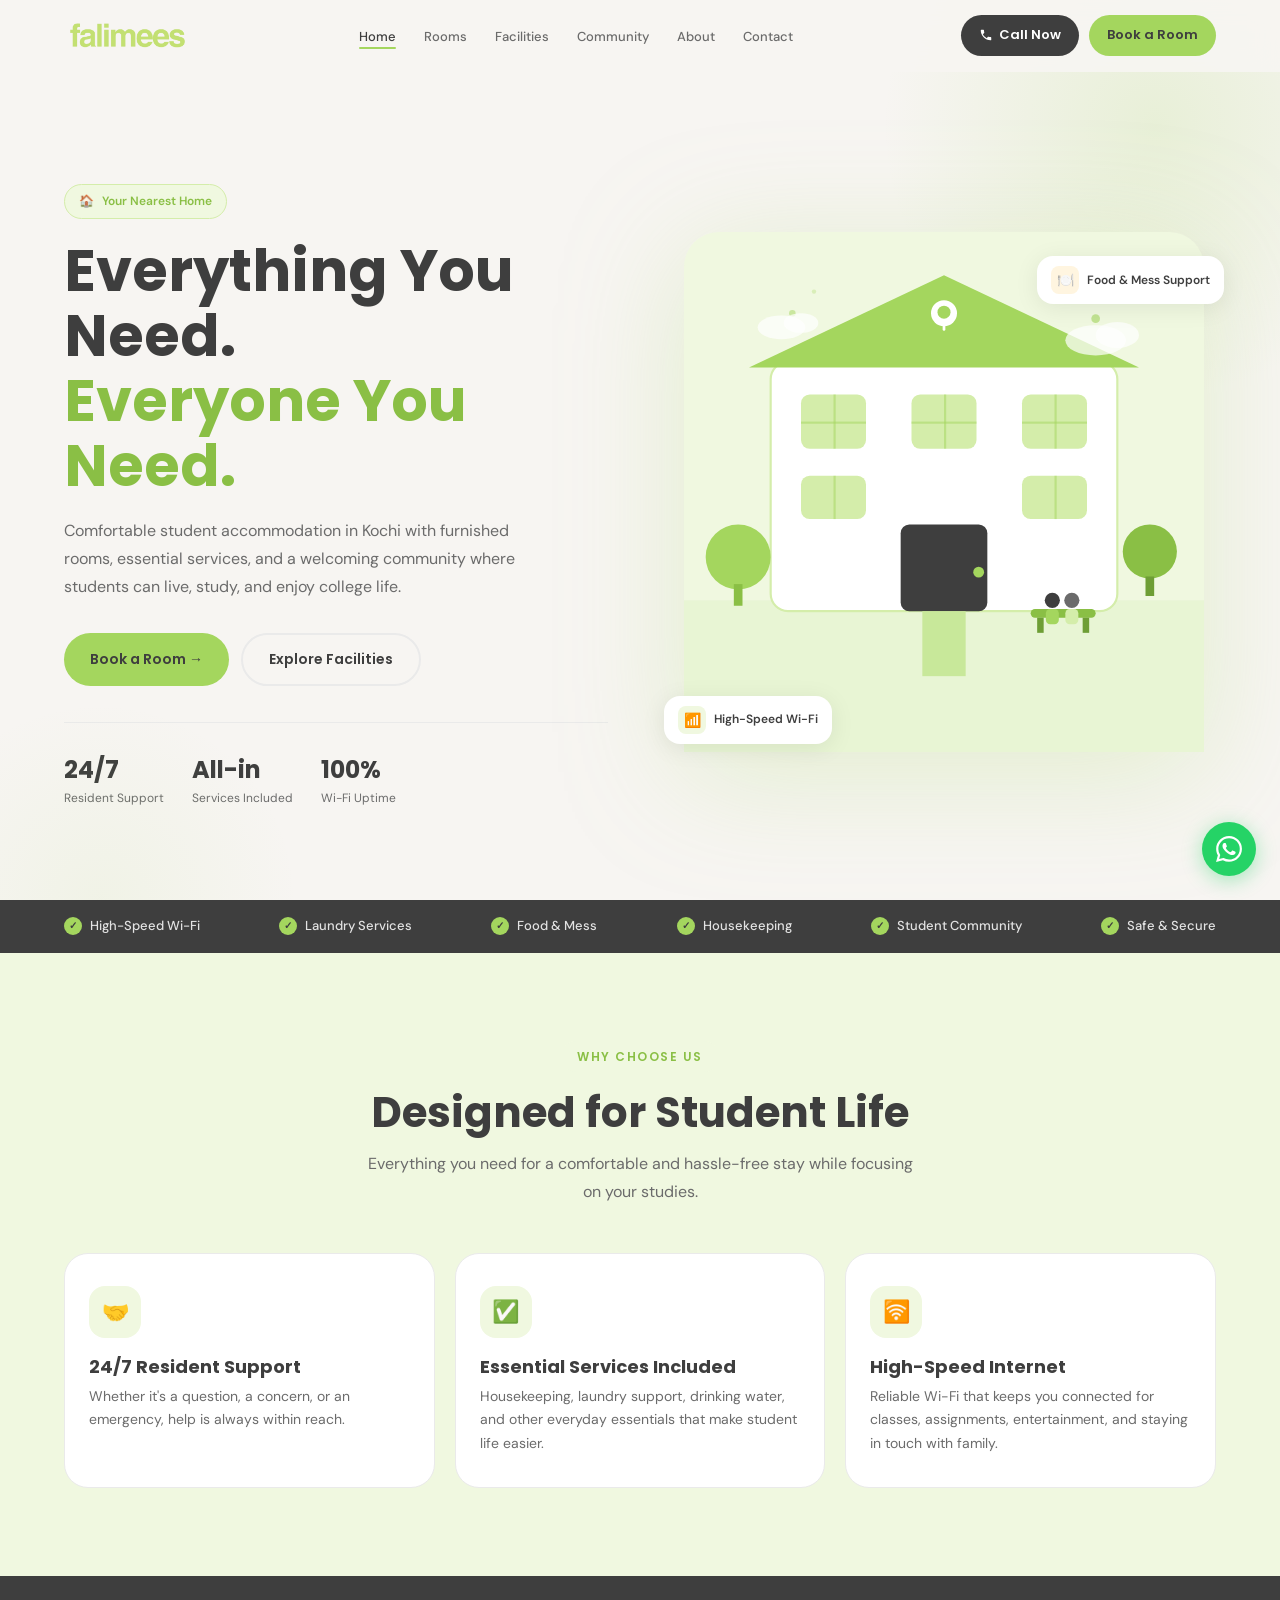
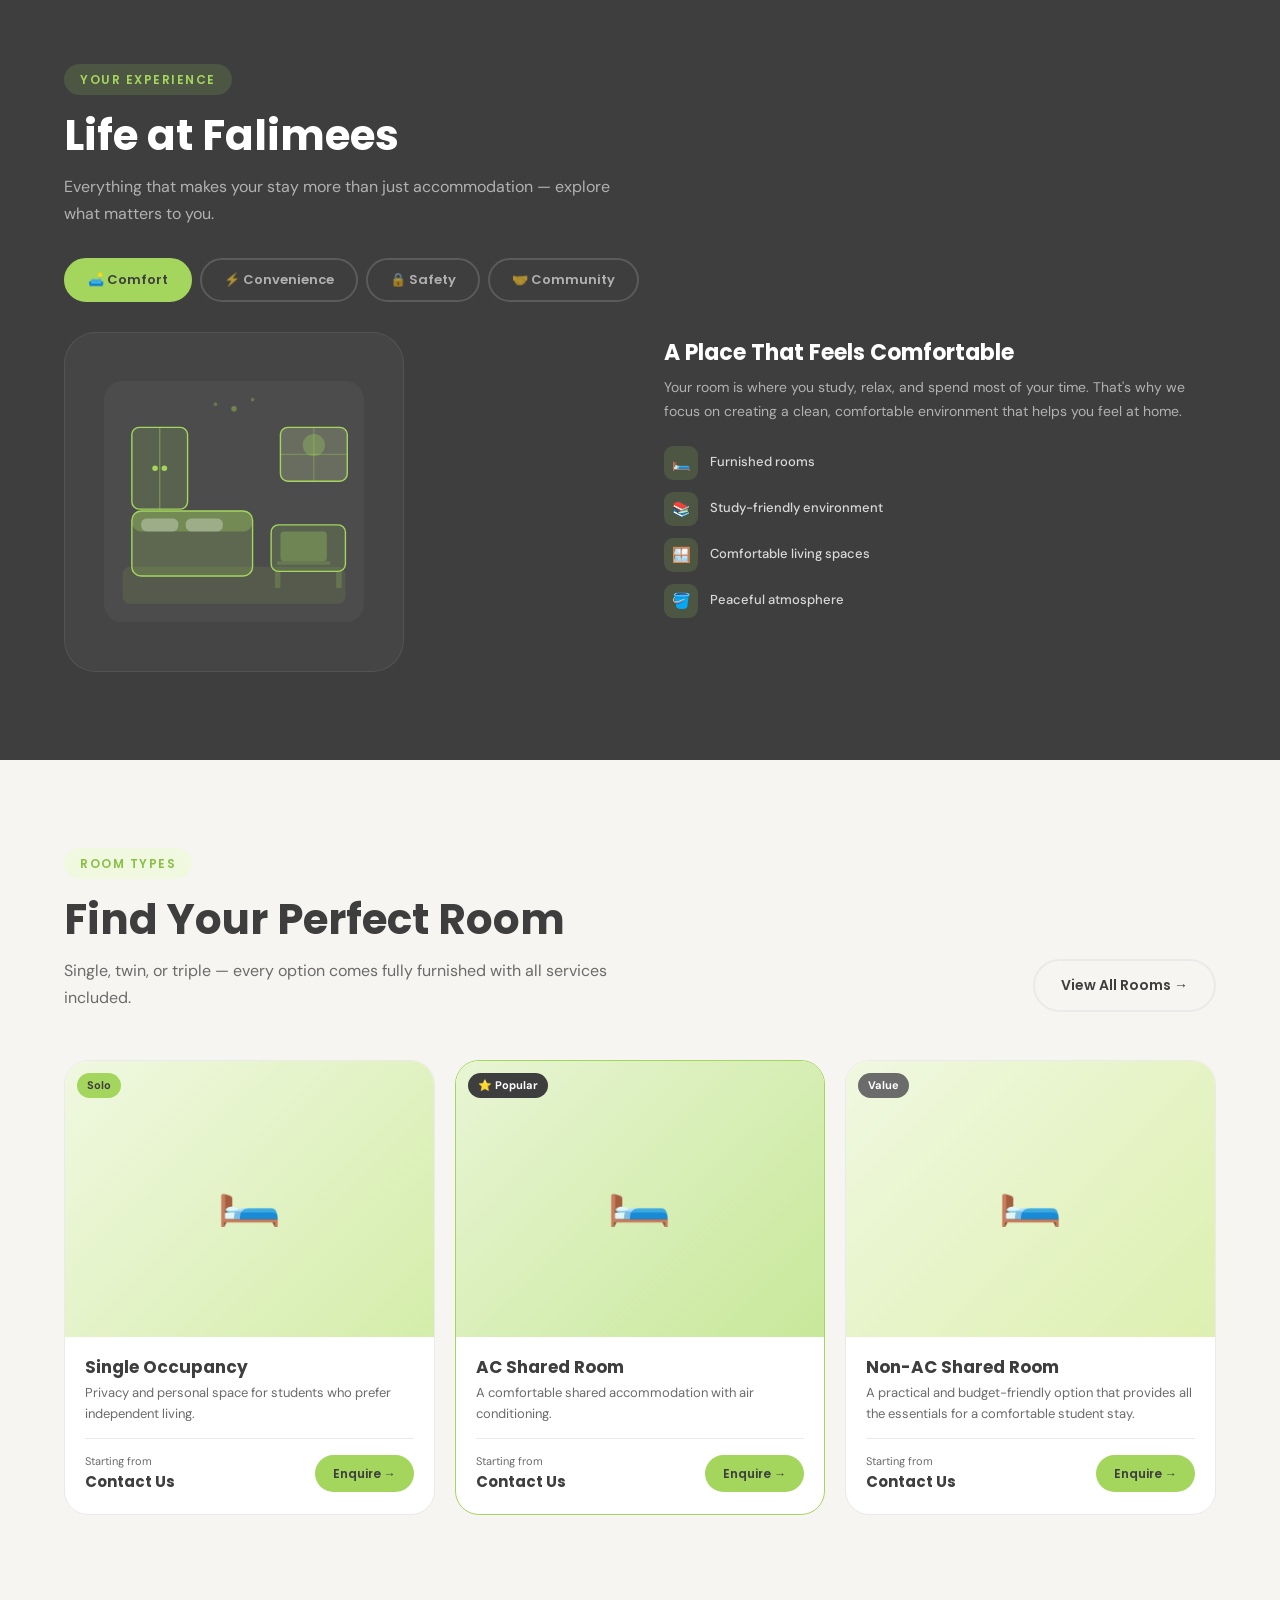
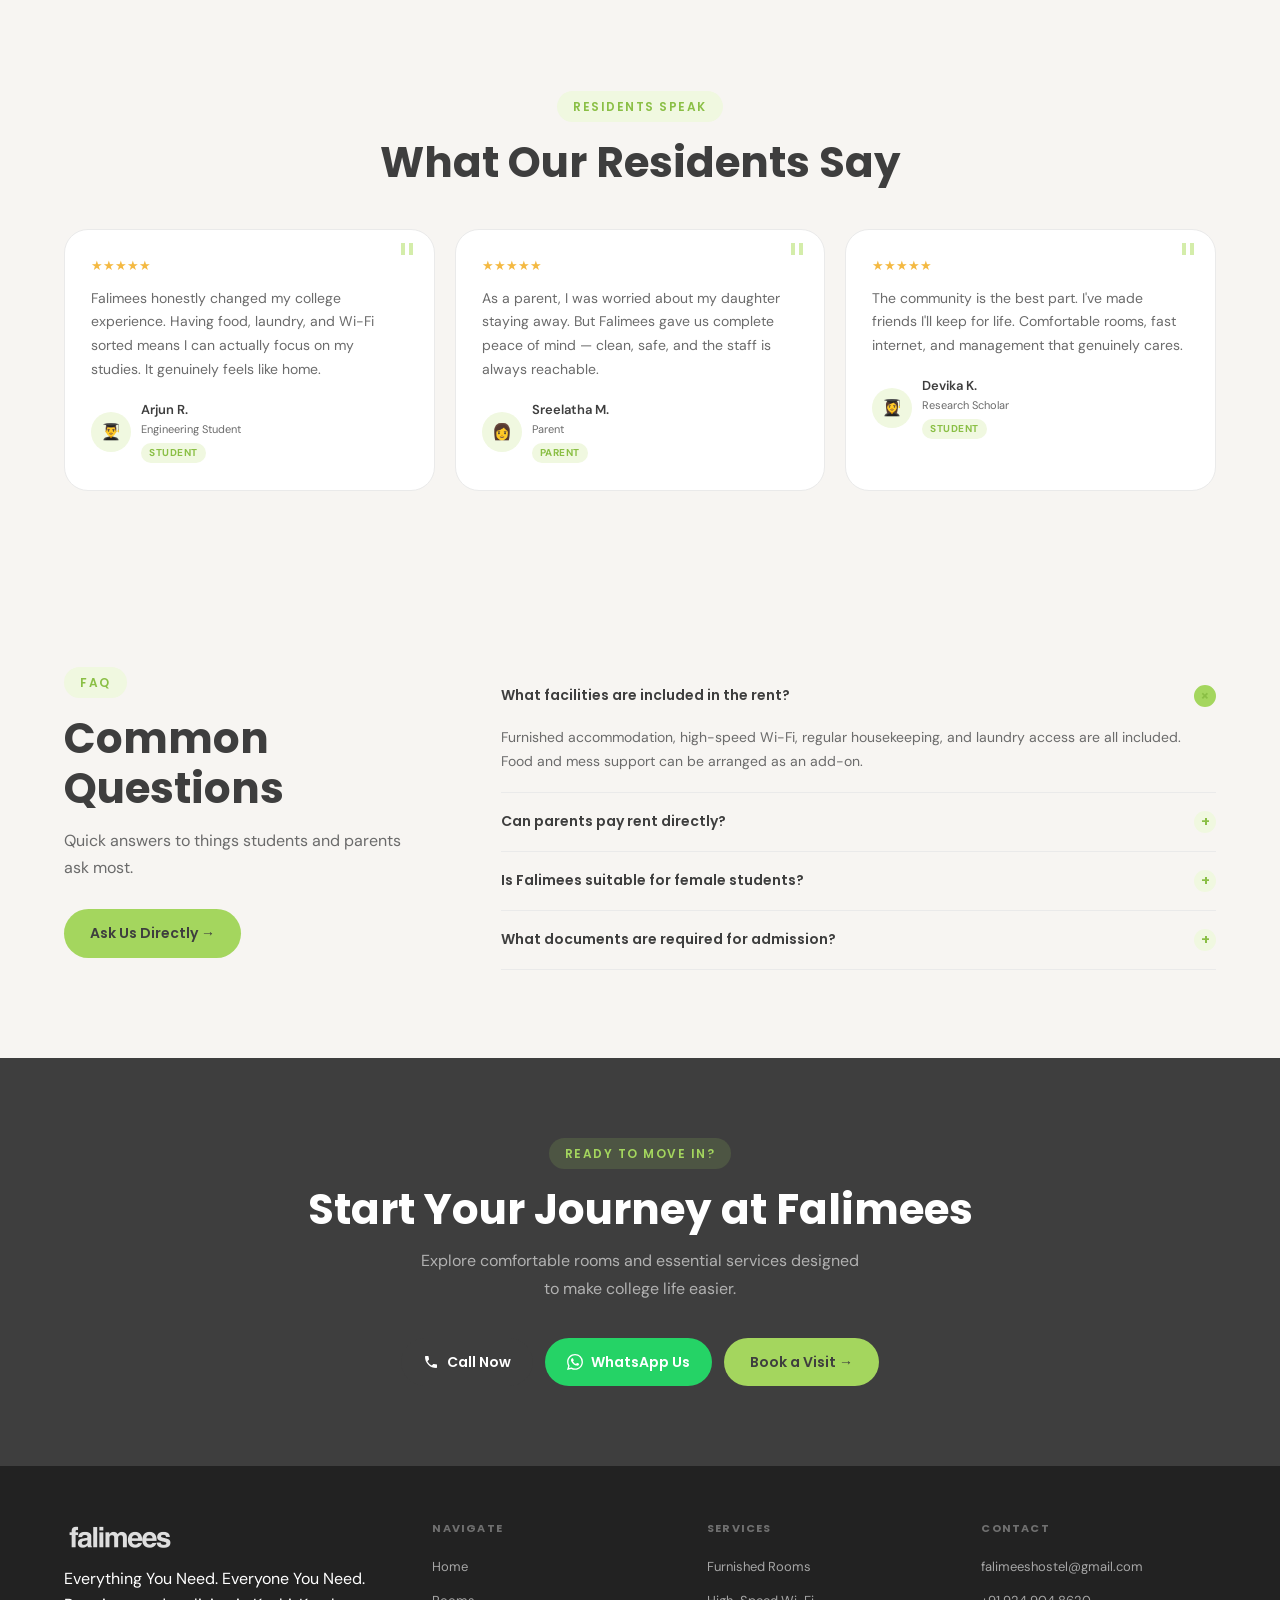
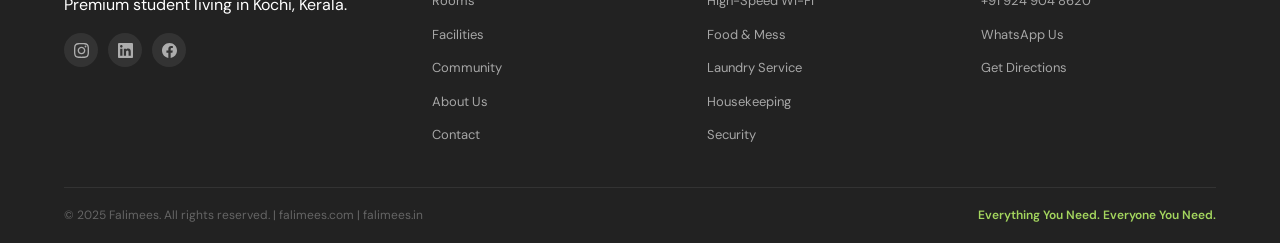
==== commit 8dbf14c6: "Home page contents(index.html) edited" ====
--- a/index.html
+++ b/index.html
@@ -74,7 +74,7 @@
 
       <div class="hero-content">
         <div class="hero-badge">
-          <svg width="14" height="14" viewBox="0 0 24 24" fill="currentColor" style="color:var(--brand-green-dark)"><path d="M12 2C8.13 2 5 5.13 5 9c0 5.25 7 13 7 13s7-7.75 7-13c0-3.87-3.13-7-7-7zm0 9.5c-1.38 0-2.5-1.12-2.5-2.5s1.12-2.5 2.5-2.5 2.5 1.12 2.5 2.5-1.12 2.5-2.5 2.5z"/></svg>
+          <!-- <svg width="14" height="14" viewBox="0 0 24 24" fill="currentColor" style="color:var(--brand-green-dark)"><path d="M12 2C8.13 2 5 5.13 5 9c0 5.25 7 13 7 13s7-7.75 7-13c0-3.87-3.13-7-7-7zm0 9.5c-1.38 0-2.5-1.12-2.5-2.5s1.12-2.5 2.5-2.5 2.5 1.12 2.5 2.5-1.12 2.5-2.5 2.5z"/></svg> -->
           <!-- Student Living · Kochi, Kerala -->
           <span>🏠</span> Your Nearest Home
         </div>
@@ -82,7 +82,7 @@
           Everything You Need.<br><em>Everyone You Need.</em>
         </h1>
         <p class="hero-sub">
-          More than a hostel — a complete student living experience. Comfortable rooms, all essential services, and a community that feels like home.
+          Comfortable student accommodation in Kochi with furnished rooms, essential services, and a welcoming community where students can live, study, and enjoy college life.
         </p>
         <div class="hero-actions">
           <a href="contact.html" class="btn-primary">Book a Room →</a>
@@ -201,24 +201,24 @@
   <div class="container">
     <div class="text-center fade-up">
       <div class="section-tag">Why Choose Us</div>
-      <h2 class="section-title" id="why-title">More Than A Place To Stay</h2>
-      <p class="section-sub">Three things that set us apart from every other student accommodation.</p>
+      <h2 class="section-title" id="why-title">Designed for Student Life</h2>
+      <p class="section-sub">Everything you need for a comfortable and hassle-free stay while focusing on your studies.</p>
     </div>
     <div class="why-grid">
       <div class="why-card fade-up">
         <div class="why-icon">🤝</div>
-        <h3>Community</h3>
-        <p>You don't just get a room — you get a community of students who support, inspire, and grow with you throughout your college journey.</p>
+        <h3>24/7 Resident Support</h3>
+        <p>Whether it's a question, a concern, or an emergency, help is always within reach.</p>
       </div>
       <div class="why-card fade-up" style="transition-delay:0.1s;">
-        <div class="why-icon">🛏️</div>
-        <h3>Comfort</h3>
-        <p>Thoughtfully designed spaces with quality furnishing, reliable services, and a clean environment — because comfort enables focus.</p>
+        <div class="why-icon">✅</div>
+        <h3>Essential Services Included</h3>
+        <p>Housekeeping, laundry support, drinking water, and other everyday essentials that make student life easier.</p>
       </div>
       <div class="why-card fade-up" style="transition-delay:0.2s;">
-        <div class="why-icon">❤️</div>
-        <h3>Care</h3>
-        <p>A dedicated team that looks out for every resident. We treat the people here like family — and that's the Falimees promise.</p>
+        <div class="why-icon">🛜</div>
+        <h3>High-Speed Internet</h3>
+        <p>Reliable Wi-Fi that keeps you connected for classes, assignments, entertainment, and staying in touch with family.</p>
       </div>
     </div>
   </div>
@@ -279,14 +279,13 @@
         </svg>
       </div>
       <div class="life-text">
-        <h3>Designed for Your Comfort</h3>
-        <p>Every room at Falimees is thoughtfully furnished — so you can focus on your studies and enjoy your personal space without compromise.</p>
+        <h3>A Place That Feels Comfortable</h3>
+        <p>Your room is where you study, relax, and spend most of your time. That's why we focus on creating a clean, comfortable environment that helps you feel at home.</p>
         <div class="life-features">
-          <div class="life-feat"><div class="life-feat-icon">🛏️</div><span>Comfortable bed & quality mattress</span></div>
-          <div class="life-feat"><div class="life-feat-icon">📚</div><span>Dedicated study desk and chair</span></div>
-          <div class="life-feat"><div class="life-feat-icon">🪟</div><span>Well-ventilated, well-lit rooms</span></div>
-          <div class="life-feat"><div class="life-feat-icon">🪣</div><span>Personal wardrobe and storage</span></div>
-          <div class="life-feat"><div class="life-feat-icon">💧</div><span>Clean filtered drinking water always available</span></div>
+          <div class="life-feat"><div class="life-feat-icon">🛏️</div><span>Furnished rooms</span></div>
+          <div class="life-feat"><div class="life-feat-icon">📚</div><span>Study-friendly environment</span></div>
+          <div class="life-feat"><div class="life-feat-icon">🪟</div><span>Comfortable living spaces</span></div>
+          <div class="life-feat"><div class="life-feat-icon">🪣</div><span>Peaceful atmosphere</span></div>
         </div>
       </div>
     </div>
@@ -324,14 +323,14 @@
         </svg>
       </div>
       <div class="life-text">
-        <h3>Everything Within Reach</h3>
-        <p>Stop spending time on chores and logistics. At Falimees, all the essentials are handled — giving you more time for what actually matters.</p>
+        <h3>Everything You Need Within Reach</h3>
+        <p>From internet access to housekeeping, everyday essentials are taken care of so you can spend more time focusing on college life.</p>
         <div class="life-features">
-          <div class="life-feat"><div class="life-feat-icon">📶</div><span>High-speed Wi-Fi throughout the building</span></div>
-          <div class="life-feat"><div class="life-feat-icon">👕</div><span>In-house laundry facilities — no trips out</span></div>
-          <div class="life-feat"><div class="life-feat-icon">🍽️</div><span>Home-style food & mess support</span></div>
-          <div class="life-feat"><div class="life-feat-icon">🧹</div><span>Regular housekeeping — always clean</span></div>
-          <div class="life-feat"><div class="life-feat-icon">💡</div><span>Power backup — zero disruptions</span></div>
+          <div class="life-feat"><div class="life-feat-icon">📶</div><span>High-speed WiFi</span></div>
+          <div class="life-feat"><div class="life-feat-icon">👕</div><span>Laundry support</span></div>
+          <div class="life-feat"><div class="life-feat-icon">🍽️</div><span>Out mess support</span></div>
+          <div class="life-feat"><div class="life-feat-icon">🧹</div><span>Housekeeping</span></div>
+          <div class="life-feat"><div class="life-feat-icon">💧</div><span>Drinking water</span></div>
         </div>
       </div>
     </div>
@@ -361,14 +360,13 @@
         </svg>
       </div>
       <div class="life-text">
-        <h3>Safe, Monitored & Secure</h3>
-        <p>Parents and students can rest easy. Falimees maintains rigorous safety standards — because your peace of mind is non-negotiable.</p>
+        <h3>A Secure Place To Stay</h3>
+        <p>Students and parents should feel confident about where they live. We maintain a safe and well-managed environment for all residents.</p>
         <div class="life-features">
-          <div class="life-feat"><div class="life-feat-icon">🔒</div><span>Gated premises with controlled entry</span></div>
-          <div class="life-feat"><div class="life-feat-icon">📹</div><span>CCTV monitoring in common areas</span></div>
-          <div class="life-feat"><div class="life-feat-icon">🧑‍💼</div><span>On-site management & resident support</span></div>
-          <div class="life-feat"><div class="life-feat-icon">🧼</div><span>Daily hygiene and cleanliness standards</span></div>
-          <div class="life-feat"><div class="life-feat-icon">📞</div><span>Direct parental communication channel</span></div>
+          <div class="life-feat"><div class="life-feat-icon">🔒</div><span>Secure premises</span></div>
+          <div class="life-feat"><div class="life-feat-icon">🧑‍💼</div><span>Resident support</span></div>
+          <div class="life-feat"><div class="life-feat-icon">🧼</div><span>Well-managed accommodation</span></div>
+          <div class="life-feat"><div class="life-feat-icon">📞</div><span>Responsive assistance</span></div>
         </div>
       </div>
     </div>
@@ -411,13 +409,12 @@
       </div>
       <div class="life-text">
         <h3>You're Never Alone Here</h3>
-        <p>Falimees is a place where friendships form naturally. Shared spaces, shared experiences — and people who become your second family.</p>
+        <p>Living with fellow students creates opportunities to make friends, share experiences, and build meaningful connections beyond the classroom.</p>
         <div class="life-features">
-          <div class="life-feat"><div class="life-feat-icon">🤝</div><span>Students from different colleges & courses</span></div>
-          <div class="life-feat"><div class="life-feat-icon">🛋️</div><span>Common areas for relaxing and connecting</span></div>
-          <div class="life-feat"><div class="life-feat-icon">🎓</div><span>Peer support through academic stress</span></div>
-          <div class="life-feat"><div class="life-feat-icon">🌐</div><span>Build a network that lasts beyond college</span></div>
-          <div class="life-feat"><div class="life-feat-icon">✨</div><span>Shared memories that make college life worth it</span></div>
+          <div class="life-feat"><div class="life-feat-icon">🤝</div><span>Student community</span></div>
+          <div class="life-feat"><div class="life-feat-icon">🎓</div><span>Supportive environment</span></div>
+          <div class="life-feat"><div class="life-feat-icon">🌐</div><span>Friendship Networks</span></div>
+          <div class="life-feat"><div class="life-feat-icon">✨</div><span>Shared experiences</span></div>
         </div>
       </div>
     </div>
@@ -445,12 +442,12 @@
         </div>
         <div class="room-body">
           <h3>Single Occupancy</h3>
-          <p>Full privacy, your own space to focus and rest. Best for students who value quiet and independence.</p>
-          <div class="room-tags">
+          <p>Privacy and personal space for students who prefer independent living.</p>
+          <!-- <div class="room-tags">
             <span class="room-tag">Private Room</span>
             <span class="room-tag">Study Desk</span>
             <span class="room-tag">Wardrobe</span>
-          </div>
+          </div> -->
           <div class="room-footer">
             <div><div class="room-price-label">Starting from</div><div class="room-price-val">Contact Us</div></div>
             <a href="contact.html" class="btn-primary" style="font-size:12px;padding:9px 18px;">Enquire →</a>
@@ -464,13 +461,13 @@
           🛏️
         </div>
         <div class="room-body">
-          <h3>Twin Sharing</h3>
-          <p>Share with a fellow student. Great value, great company — our most chosen option.</p>
-          <div class="room-tags">
+          <h3>AC Shared Room</h3>
+          <p>A comfortable shared accommodation with air conditioning.</p>
+          <!-- <div class="room-tags">
             <span class="room-tag">2-Person Room</span>
             <span class="room-tag">2 Study Desks</span>
             <span class="room-tag">2 Wardrobes</span>
-          </div>
+          </div>-->
           <div class="room-footer">
             <div><div class="room-price-label">Starting from</div><div class="room-price-val">Contact Us</div></div>
             <a href="contact.html" class="btn-primary" style="font-size:12px;padding:9px 18px;">Enquire →</a>
@@ -484,13 +481,13 @@
           🛏️
         </div>
         <div class="room-body">
-          <h3>Triple Sharing</h3>
-          <p>Best-value option with a vibrant social atmosphere. Great for making friends from day one.</p>
-          <div class="room-tags">
+          <h3>Non-AC Shared Room</h3>
+          <p>A practical and budget-friendly option that provides all the essentials for a comfortable student stay.</p>
+          <!-- <div class="room-tags">
             <span class="room-tag">3-Person Room</span>
             <span class="room-tag">Study Area</span>
-            <span class="room-tag">Storage</span>
-          </div>
+            <span class="room-tag">Storage</span> 
+          </div> -->
           <div class="room-footer">
             <div><div class="room-price-label">Starting from</div><div class="room-price-val">Contact Us</div></div>
             <a href="contact.html" class="btn-primary" style="font-size:12px;padding:9px 18px;">Enquire →</a>
@@ -588,7 +585,7 @@
     <div class="cta-inner fade-up">
       <div class="section-tag">Ready to Move In?</div>
       <h2 class="section-title">Start Your Journey at Falimees</h2>
-      <p>Reach out today — we'll help you find the right room and answer every question you have.</p>
+      <p>Explore comfortable rooms and essential services designed to make college life easier.</p>
       <div class="cta-buttons">
         <!-- EDIT: Replace XXXXXXXXXX with your phone number -->
         <a href="tel:+919249048620" class="btn-call">
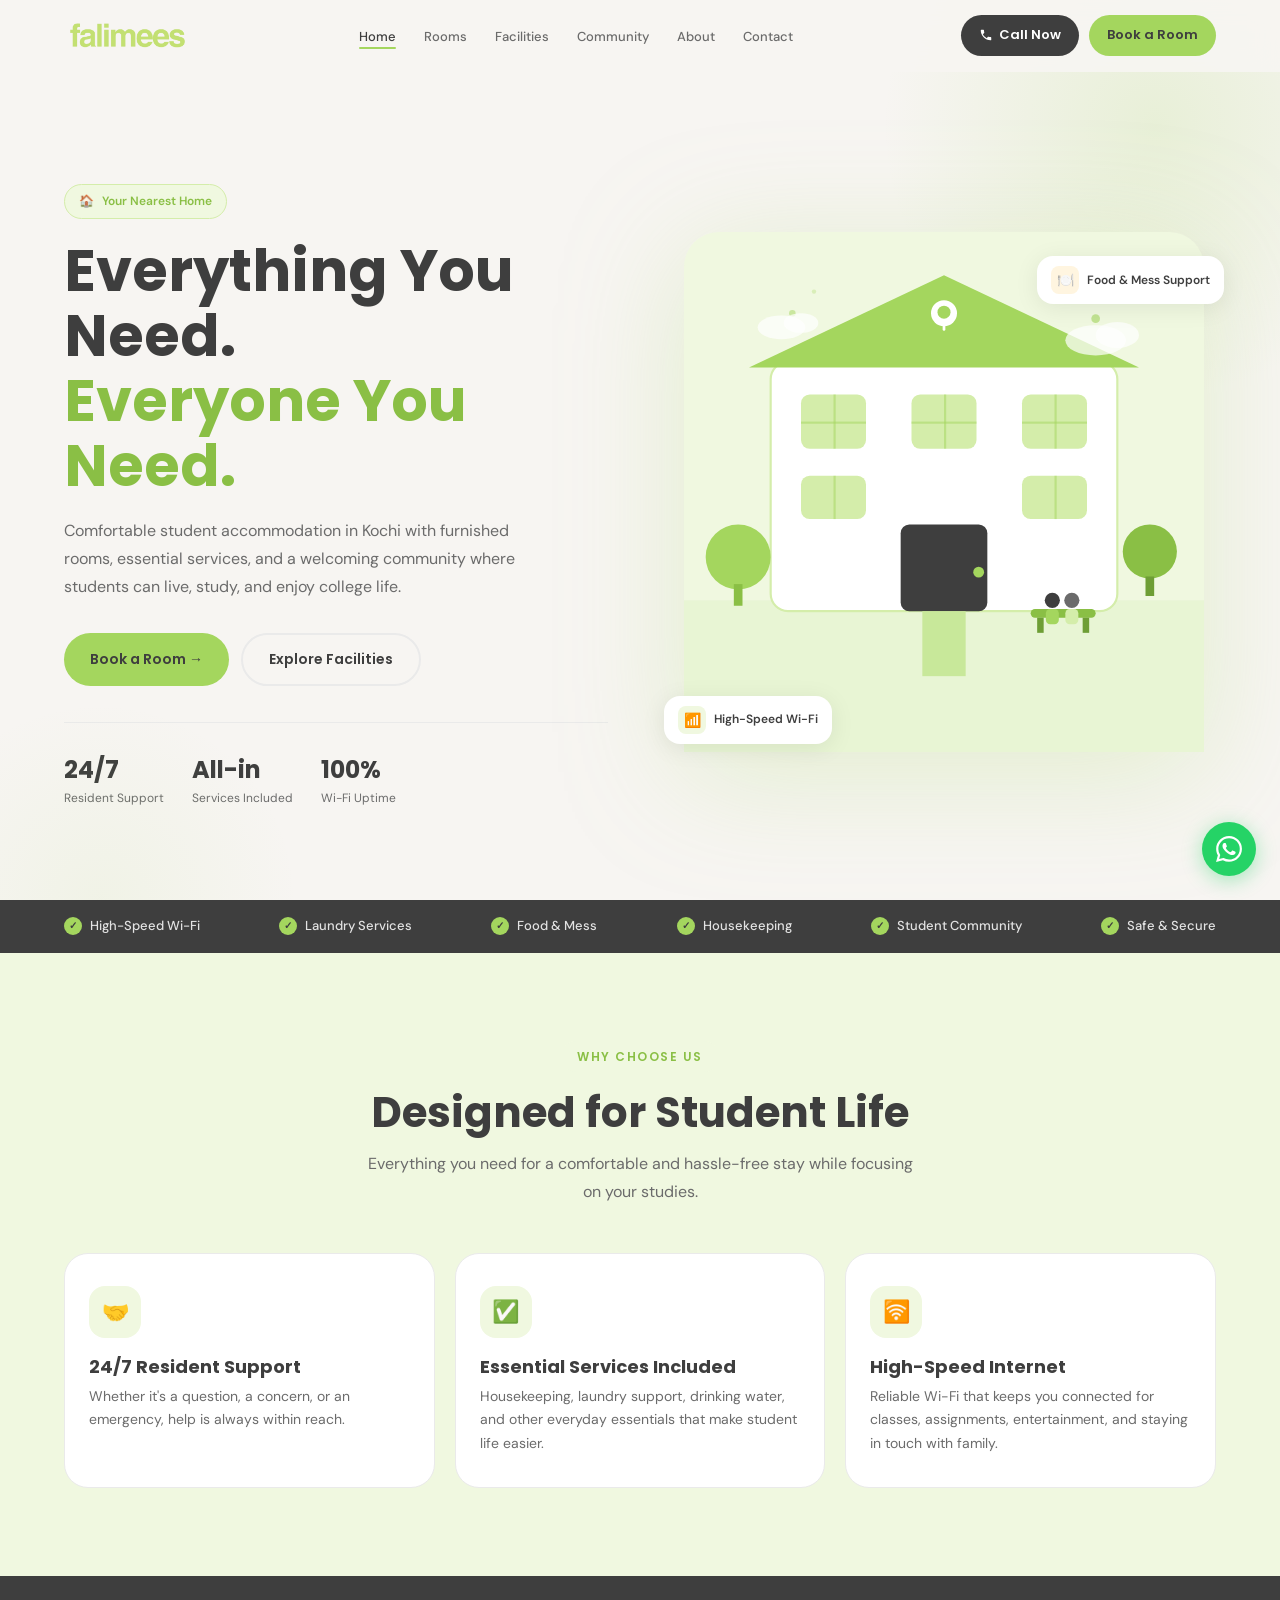
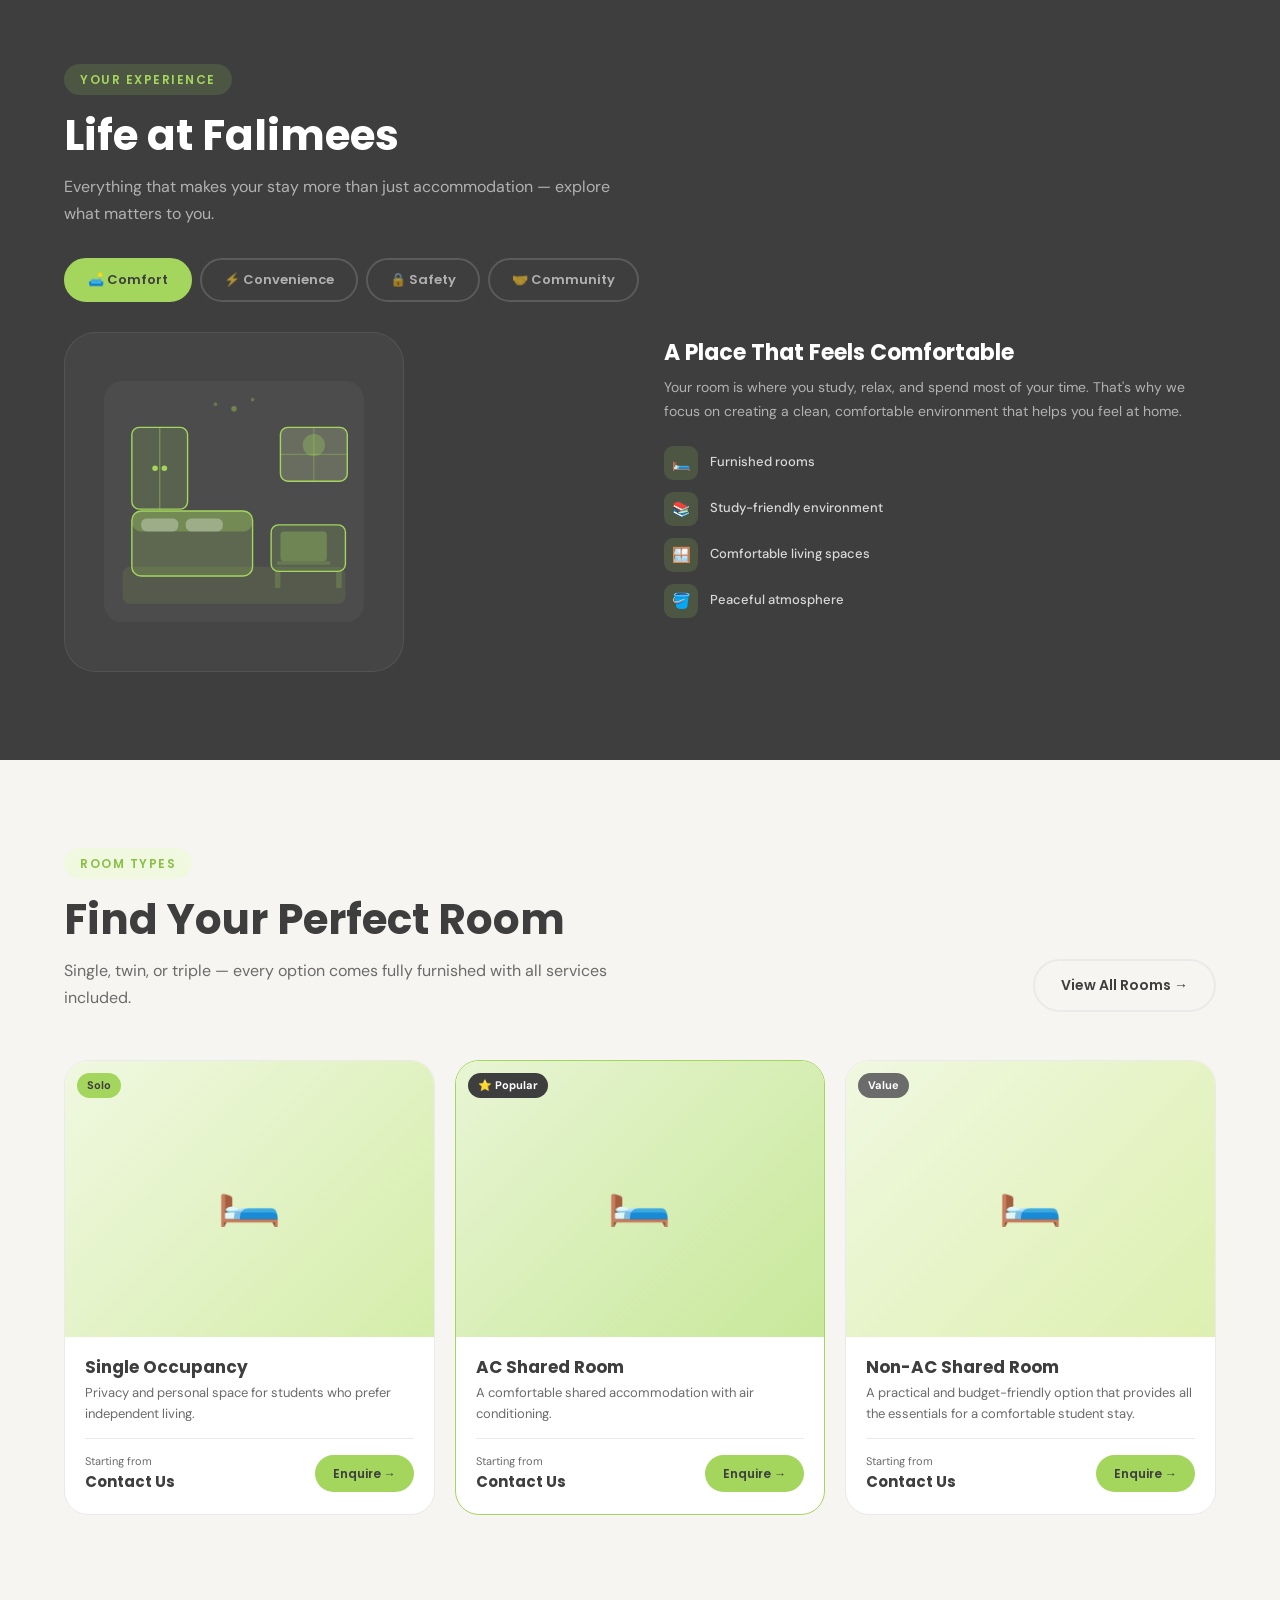
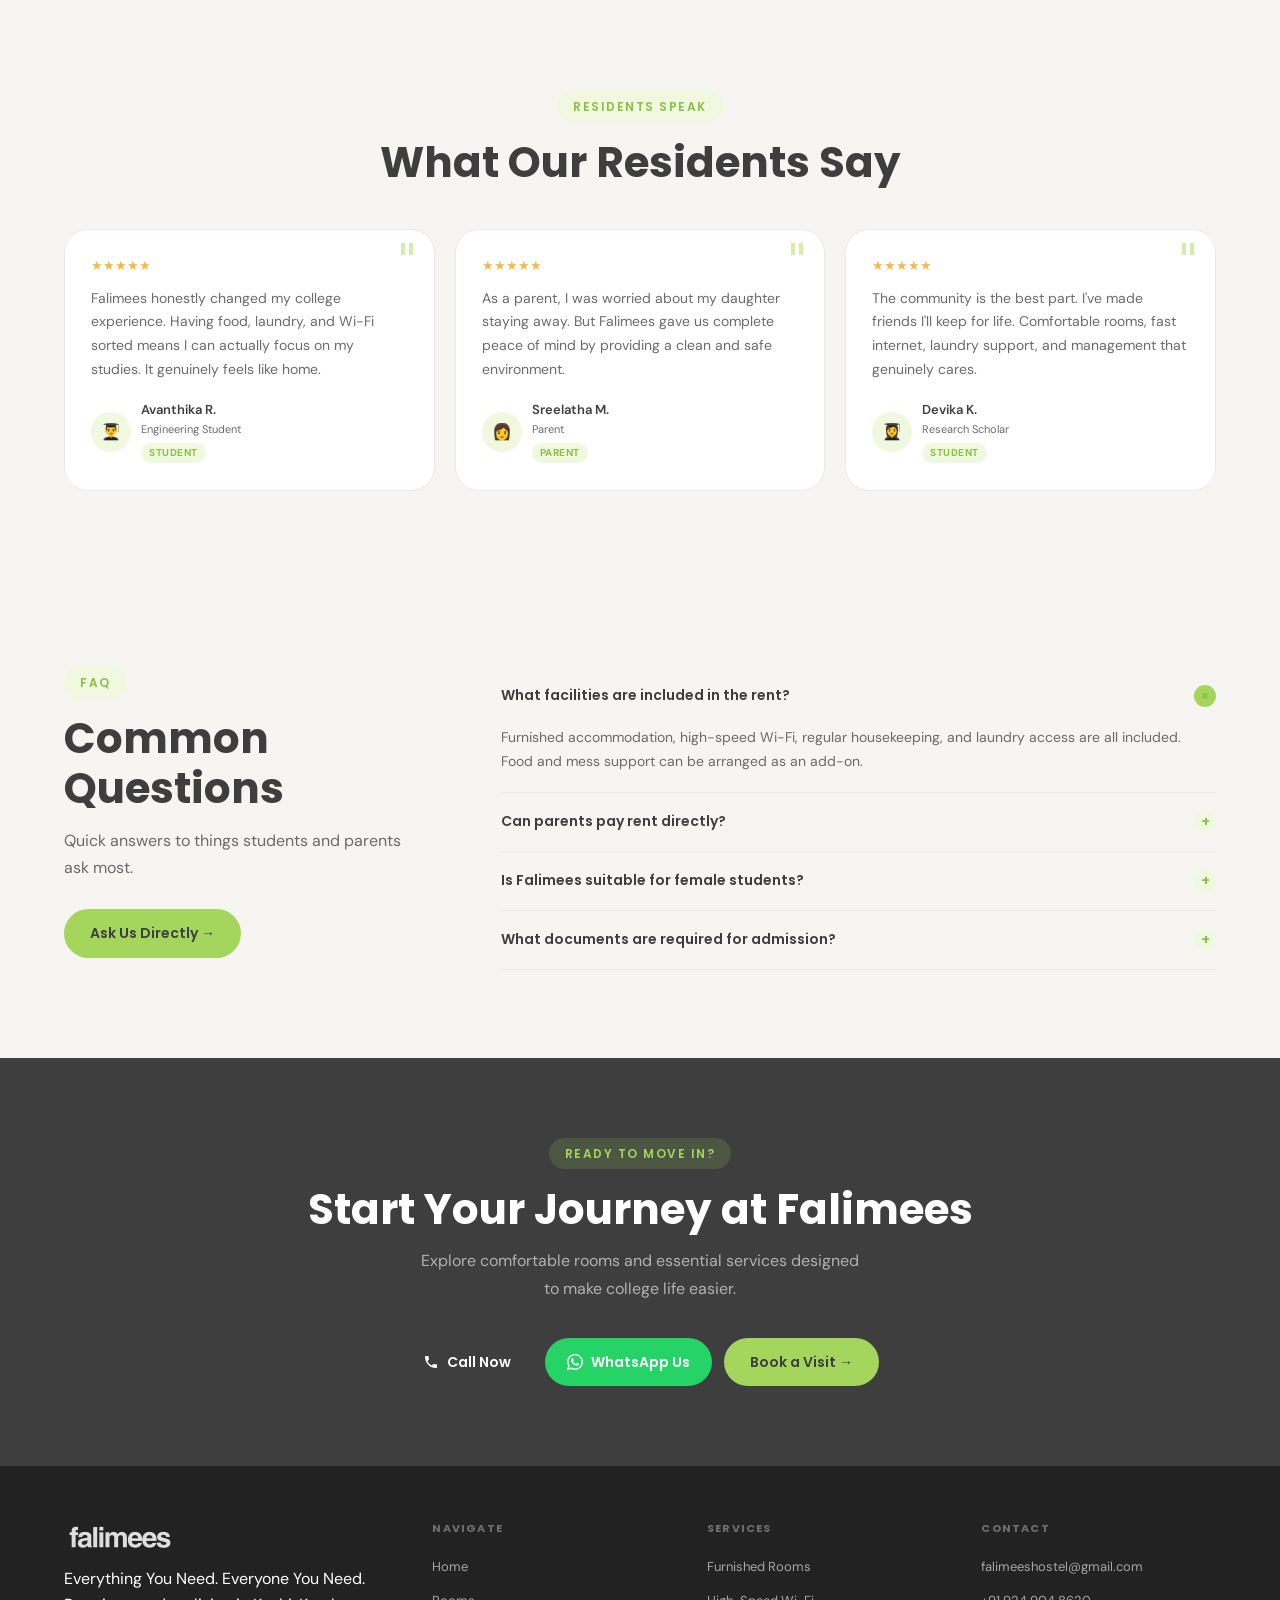
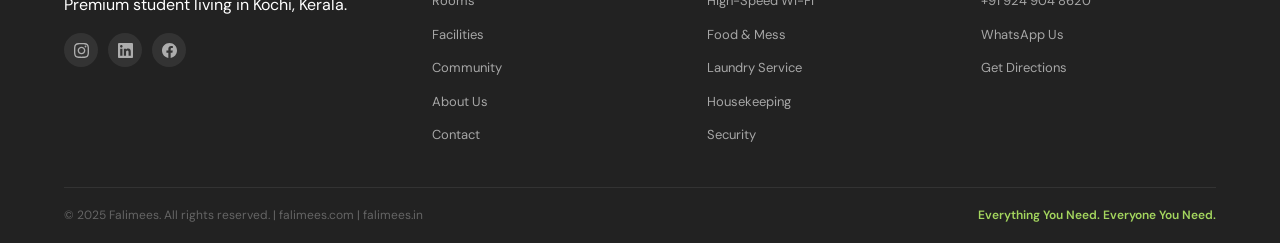
==== commit e815c153: "icon updated to new icon, name in testimonial section changed" ====
--- a/index.html
+++ b/index.html
@@ -512,7 +512,7 @@
         <div class="testi-author">
           <div class="testi-avatar">👨‍🎓</div>
           <div>
-            <div class="testi-name">Arjun R.</div>
+            <div class="testi-name">Avanthika R.</div>
             <div class="testi-role">Engineering Student</div>
             <div class="testi-type-badge">Student</div>
           </div>
@@ -520,7 +520,7 @@
       </div>
       <div class="testi-card fade-up" style="transition-delay:0.1s;">
         <div class="testi-stars">★★★★★</div>
-        <p>As a parent, I was worried about my daughter staying away. But Falimees gave us complete peace of mind — clean, safe, and the staff is always reachable.</p>
+        <p>As a parent, I was worried about my daughter staying away. But Falimees gave us complete peace of mind by providing a clean and safe environment.</p>
         <div class="testi-author">
           <div class="testi-avatar">👩</div>
           <div>
@@ -532,7 +532,7 @@
       </div>
       <div class="testi-card fade-up" style="transition-delay:0.2s;">
         <div class="testi-stars">★★★★★</div>
-        <p>The community is the best part. I've made friends I'll keep for life. Comfortable rooms, fast internet, and management that genuinely cares.</p>
+        <p>The community is the best part. I've made friends I'll keep for life. Comfortable rooms, fast internet, laundry support, and management that genuinely cares.</p>
         <div class="testi-author">
           <div class="testi-avatar">👩‍🎓</div>
           <div>
